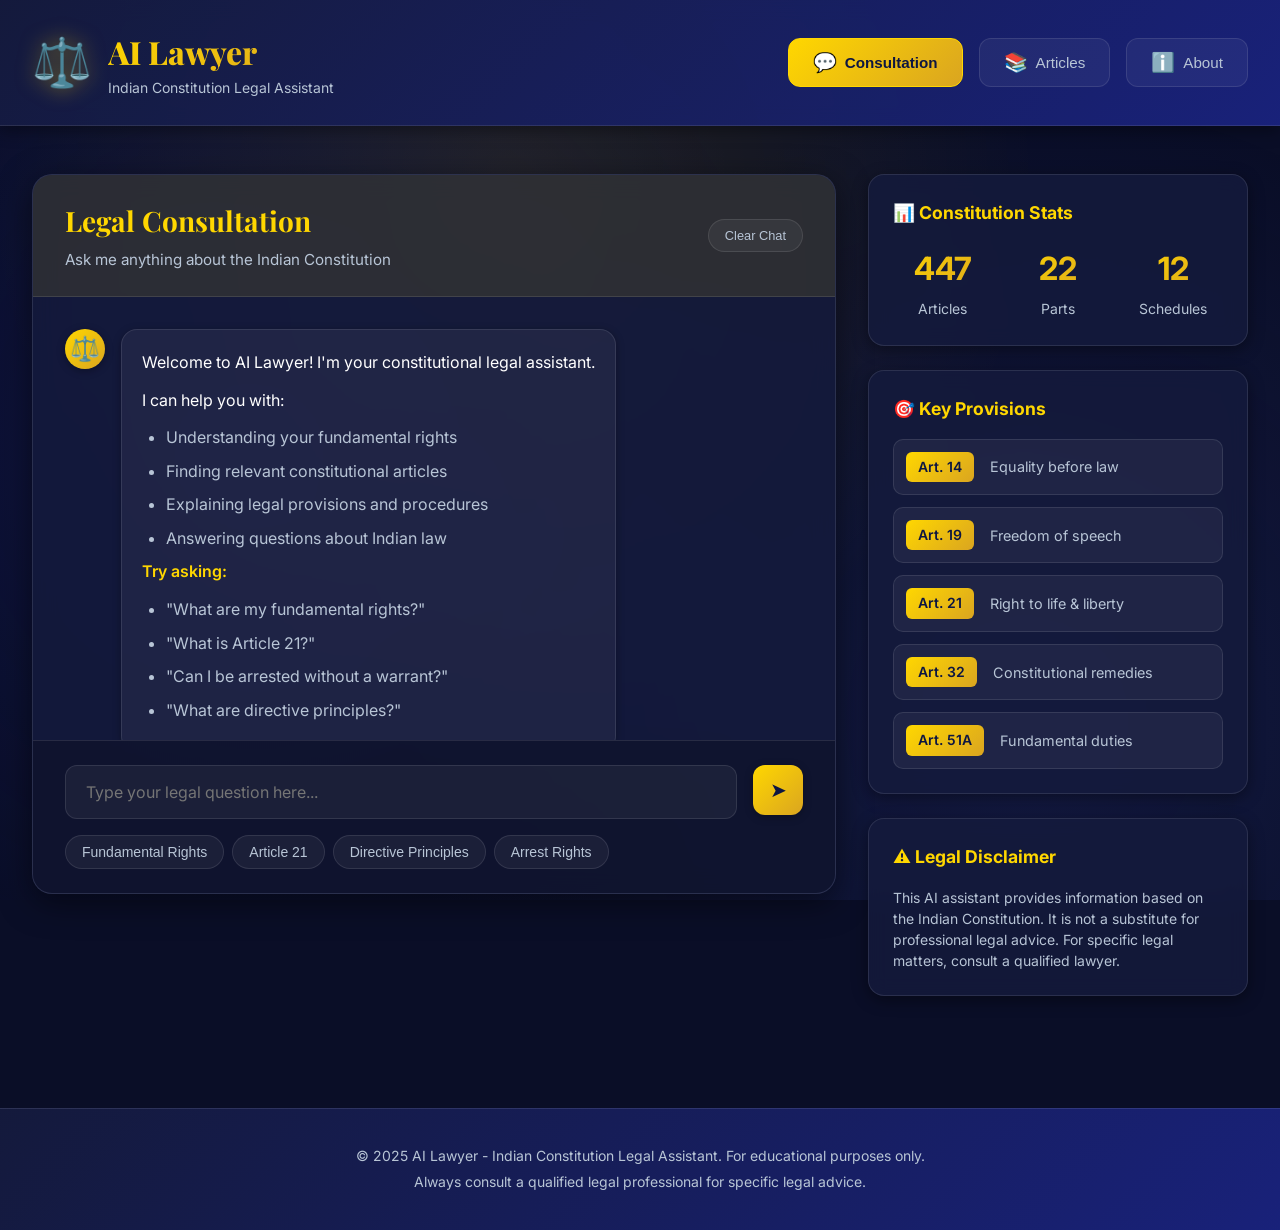
==== index.html @ a1a030ba "Added files" ====
<!DOCTYPE html>
<html lang="en">

<head>
    <meta charset="UTF-8">
    <meta name="viewport" content="width=device-width, initial-scale=1.0">
    <meta http-equiv="Cache-Control" content="no-cache, no-store, must-revalidate">
    <meta http-equiv="Pragma" content="no-cache">
    <meta http-equiv="Expires" content="0">
    <title>AI Lawyer - Indian Constitution Legal Assistant</title>
    <meta name="description"
        content="AI-powered legal consultation based on the Indian Constitution. Get instant legal advice and explore constitutional provisions.">
    <link rel="preconnect" href="https://fonts.googleapis.com">
    <link rel="preconnect" href="https://fonts.gstatic.com" crossorigin>
    <link
        href="https://fonts.googleapis.com/css2?family=Inter:wght@300;400;500;600;700;800&family=Playfair+Display:wght@600;700;800&display=swap"
        rel="stylesheet">
    <link rel="stylesheet" href="static/style.css">
</head>

<body>
    <!-- Header -->
    <header class="header">
        <div class="container">
            <div class="header-content">
                <div class="logo">
                    <div class="logo-icon">⚖️</div>
                    <div class="logo-text">
                        <h1>AI Lawyer</h1>
                        <p>Indian Constitution Legal Assistant</p>
                    </div>
                </div>
                <nav class="nav">
                    <button class="nav-btn active" data-section="consultation">
                        <span class="icon">💬</span>
                        Consultation
                    </button>
                    <button class="nav-btn" data-section="articles">
                        <span class="icon">📚</span>
                        Articles
                    </button>
                    <button class="nav-btn" data-section="about">
                        <span class="icon">ℹ️</span>
                        About
                    </button>
                </nav>
            </div>
        </div>
    </header>

    <!-- Main Content -->
    <main class="main">
        <div class="container">
            <!-- Consultation Section -->
            <section id="consultation" class="section active">
                <div class="consultation-layout">
                    <!-- Chat Interface -->
                    <div class="chat-container">
                        <div class="chat-header">
                            <div class="chat-header-info">
                                <h2>Legal Consultation</h2>
                                <p>Ask me anything about the Indian Constitution</p>
                            </div>
                            <button id="clearChat" class="quick-btn" style="margin-left: auto; padding: 0.5rem 1rem; font-size: 0.8rem;">Clear Chat</button>
                        </div>

                        <div class="chat-messages" id="chatMessages">
                            <div class="message bot-message">
                                <div class="message-avatar">⚖️</div>
                                <div class="message-content">
                                    <div class="message-text">
                                        <p>Welcome to AI Lawyer! I'm your constitutional legal assistant.</p>
                                        <p>I can help you with:</p>
                                        <ul>
                                            <li>Understanding your fundamental rights</li>
                                            <li>Finding relevant constitutional articles</li>
                                            <li>Explaining legal provisions and procedures</li>
                                            <li>Answering questions about Indian law</li>
                                        </ul>
                                        <p><strong>Try asking:</strong></p>
                                        <ul>
                                            <li>"What are my fundamental rights?"</li>
                                            <li>"What is Article 21?"</li>
                                            <li>"Can I be arrested without a warrant?"</li>
                                            <li>"What are directive principles?"</li>
                                        </ul>
                                    </div>
                                </div>
                            </div>
                        </div>

                        <div class="chat-input-container">
                            <div class="chat-input-wrapper">
                                <textarea id="chatInput" class="chat-input"
                                    placeholder="Type your legal question here..." rows="1"></textarea>
                                <button id="sendBtn" class="send-btn">
                                    <span class="send-icon">➤</span>
                                </button>
                            </div>
                            <div class="quick-questions">
                                <button class="quick-btn" data-question="What are my fundamental rights?">Fundamental
                                    Rights</button>
                                <button class="quick-btn" data-question="What is Article 21?">Article 21</button>
                                <button class="quick-btn" data-question="What are directive principles?">Directive
                                    Principles</button>
                                <button class="quick-btn" data-question="What are my rights if arrested?">Arrest
                                    Rights</button>
                            </div>
                        </div>
                    </div>

                    <!-- Sidebar Info -->
                    <div class="sidebar">
                        <div class="info-card">
                            <h3>📊 Constitution Stats</h3>
                            <div class="stats">
                                <div class="stat-item">
                                    <div class="stat-number">447</div>
                                    <div class="stat-label">Articles</div>
                                </div>
                                <div class="stat-item">
                                    <div class="stat-number">22</div>
                                    <div class="stat-label">Parts</div>
                                </div>
                                <div class="stat-item">
                                    <div class="stat-number">12</div>
                                    <div class="stat-label">Schedules</div>
                                </div>
                            </div>
                        </div>

                        <div class="info-card">
                            <h3>🎯 Key Provisions</h3>
                            <div class="provisions-list">
                                <a href="#" class="provision-item" data-article="14">
                                    <span class="provision-number">Art. 14</span>
                                    <span class="provision-text">Equality before law</span>
                                </a>
                                <a href="#" class="provision-item" data-article="19">
                                    <span class="provision-number">Art. 19</span>
                                    <span class="provision-text">Freedom of speech</span>
                                </a>
                                <a href="#" class="provision-item" data-article="21">
                                    <span class="provision-number">Art. 21</span>
                                    <span class="provision-text">Right to life & liberty</span>
                                </a>
                                <a href="#" class="provision-item" data-article="32">
                                    <span class="provision-number">Art. 32</span>
                                    <span class="provision-text">Constitutional remedies</span>
                                </a>
                                <a href="#" class="provision-item" data-article="51A">
                                    <span class="provision-number">Art. 51A</span>
                                    <span class="provision-text">Fundamental duties</span>
                                </a>
                            </div>
                        </div>

                        <div class="info-card disclaimer-card">
                            <h3>⚠️ Legal Disclaimer</h3>
                            <p>This AI assistant provides information based on the Indian Constitution. It is not a
                                substitute for professional legal advice. For specific legal matters, consult a
                                qualified lawyer.</p>
                        </div>
                    </div>
                </div>
            </section>

            <!-- Articles Section -->
            <section id="articles" class="section">
                <div class="articles-header">
                    <h2>Browse Constitutional Articles</h2>
                    <div class="search-container">
                        <input type="text" id="articleSearch" class="search-input"
                            placeholder="Search articles by number, title, or keyword...">
                        <button class="search-btn">🔍</button>
                    </div>
                </div>

                <div class="parts-grid" id="partsGrid">
                    <!-- Parts will be loaded dynamically -->
                </div>

                <div class="articles-list" id="articlesList">
                    <!-- Articles will be loaded dynamically -->
                </div>
            </section>

            <!-- About Section -->
            <section id="about" class="section">
                <div class="about-content">
                    <h2>About AI Lawyer</h2>

                    <div class="about-card">
                        <h3>🏛️ What is AI Lawyer?</h3>
                        <p>AI Lawyer is an intelligent legal assistant that helps you understand and navigate the Indian
                            Constitution. Built with advanced AI technology, it provides instant access to the
                            articles of the Constitution and offers contextual legal guidance.</p>
                    </div>

                    <div class="about-card">
                        <h3>⚡ Features</h3>
                        <ul class="features-list">
                            <li><strong>AI-Powered Consultation:</strong> Ask legal questions in natural language and
                                get instant, relevant answers based on constitutional provisions.</li>
                            <li><strong>Comprehensive Database:</strong> Access articles of the Indian
                                Constitution, organized by parts and topics.</li>
                            <li><strong>Smart Search:</strong> Find specific articles, rights, and provisions quickly
                                with intelligent keyword matching.</li>
                            <li><strong>Contextual Advice:</strong> Get explanations tailored to your specific legal
                                queries with relevant article citations.</li>
                            <li><strong>User-Friendly Interface:</strong> Modern, intuitive design makes legal research
                                accessible to everyone.</li>
                        </ul>
                    </div>

                    <div class="about-card">
                        <h3>📖 Coverage</h3>
                        <div class="coverage-grid">
                            <div class="coverage-item">
                                <h4>Part III</h4>
                                <p>Fundamental Rights (Articles 12-35)</p>
                            </div>
                            <div class="coverage-item">
                                <h4>Part IV</h4>
                                <p>Directive Principles (Articles 36-51)</p>
                            </div>
                            <div class="coverage-item">
                                <h4>Part IVA</h4>
                                <p>Fundamental Duties (Article 51A)</p>
                            </div>
                            <div class="coverage-item">
                                <h4>Part V</h4>
                                <p>The Union (Articles 52-151)</p>
                            </div>
                            <div class="coverage-item">
                                <h4>All Parts</h4>
                                <p>Complete Constitution Coverage</p>
                            </div>
                            <div class="coverage-item">
                                <h4>Amendments</h4>
                                <p>Including Latest Updates</p>
                            </div>
                        </div>
                    </div>

                    <div class="about-card">
                        <h3>🔒 Privacy & Accuracy</h3>
                        <p>Your queries are processed securely and are not stored. All constitutional text is sourced
                            from official government publications. However, this tool is for informational purposes only
                            and does not constitute legal advice.</p>
                    </div>

                    <div class="about-card tech-stack">
                        <h3>🛠️ Technology Stack</h3>
                        <div class="tech-tags">
                            <span class="tech-tag">HTML5</span>
                            <span class="tech-tag">CSS3</span>
                            <span class="tech-tag">JavaScript</span>
                        </div>
                    </div>
                </div>
            </section>
        </div>
    </main>

    <!-- Footer -->
    <footer class="footer">
        <div class="container">
            <p>&copy; 2025 AI Lawyer - Indian Constitution Legal Assistant. For educational purposes only.</p>
            <p>Always consult a qualified legal professional for specific legal advice.</p>
        </div>
    </footer>

    <!-- Loading Overlay -->
    <div class="loading-overlay" id="loadingOverlay">
        <div class="loading-spinner"></div>
        <p>Processing your query...</p>
    </div>

    <!-- Article Detail Modal -->
    <div class="article-modal" id="articleModal">
        <div class="article-modal-backdrop"></div>
        <div class="article-modal-container">
            <div class="article-modal-header">
                <div class="article-modal-number" id="modalArticleNumber"></div>
                <div class="article-modal-title-section">
                    <h2 class="article-modal-title" id="modalArticleTitle"></h2>
                    <p class="article-modal-part" id="modalArticlePart"></p>
                </div>
                <button class="article-modal-close" id="modalCloseBtn" aria-label="Close modal">
                    <span>✕</span>
                </button>
            </div>
            <div class="article-modal-body">
                <div class="article-modal-text" id="modalArticleText"></div>
            </div>
        </div>
    </div>

    <button id="scrollTopBtn" class="scroll-top-btn" title="Go to top">↑</button>

    <script src="static/script.js"></script>
</body>

</html>
---- static/style.css ----
/* ===== CSS Variables ===== */
:root {
    --primary-color: #1a237e;
    --primary-light: #3949ab;
    --primary-dark: #0d1642;
    --accent-gold: #ffd700;
    --accent-gold-dark: #daa520;
    --bg-dark: #0a0e27;
    --bg-card: #151b3d;
    --bg-card-hover: #1e2651;
    --text-primary: #ffffff;
    --text-secondary: #b8c5d6;
    --text-muted: #7a8ba3;
    --border-color: rgba(255, 255, 255, 0.1);
    --success-color: #4caf50;
    --error-color: #f44336;
    --shadow-sm: 0 2px 8px rgba(0, 0, 0, 0.3);
    --shadow-md: 0 4px 16px rgba(0, 0, 0, 0.4);
    --shadow-lg: 0 8px 32px rgba(0, 0, 0, 0.5);
    --gradient-primary: linear-gradient(135deg, #1a237e 0%, #3949ab 100%);
    --gradient-gold: linear-gradient(135deg, #ffd700 0%, #daa520 100%);
    --gradient-card: linear-gradient(135deg, rgba(21, 27, 61, 0.95) 0%, rgba(26, 35, 126, 0.95) 100%);
}

/* ===== Reset & Base Styles ===== */
* {
    margin: 0;
    padding: 0;
    box-sizing: border-box;
}

body {
    font-family: 'Inter', -apple-system, BlinkMacSystemFont, 'Segoe UI', Roboto, sans-serif;
    background: var(--bg-dark);
    color: var(--text-primary);
    line-height: 1.6;
    overflow-x: hidden;
}

/* Animated background */
body::before {
    content: '';
    position: fixed;
    top: 0;
    left: 0;
    width: 100%;
    height: 100%;
    background:
        radial-gradient(circle at 20% 50%, rgba(26, 35, 126, 0.3) 0%, transparent 50%),
        radial-gradient(circle at 80% 80%, rgba(57, 73, 171, 0.2) 0%, transparent 50%),
        radial-gradient(circle at 40% 20%, rgba(255, 215, 0, 0.1) 0%, transparent 50%);
    z-index: -1;
    animation: backgroundShift 20s ease-in-out infinite;
}

@keyframes backgroundShift {

    0%,
    100% {
        opacity: 1;
        transform: scale(1);
    }

    50% {
        opacity: 0.8;
        transform: scale(1.1);
    }
}

.container {
    max-width: 1400px;
    margin: 0 auto;
    padding: 0 2rem;
}

/* ===== Header ===== */
.header {
    background: var(--gradient-card);
    backdrop-filter: blur(10px);
    border-bottom: 1px solid var(--border-color);
    padding: 1.5rem 0;
    position: sticky;
    top: 0;
    z-index: 100;
    box-shadow: var(--shadow-md);
}

.header-content {
    display: flex;
    justify-content: space-between;
    align-items: center;
    gap: 2rem;
}

.logo {
    display: flex;
    align-items: center;
    gap: 1rem;
}

.logo-icon {
    font-size: 3rem;
    filter: drop-shadow(0 0 10px rgba(255, 215, 0, 0.5));
    animation: pulse 3s ease-in-out infinite;
}

@keyframes pulse {

    0%,
    100% {
        transform: scale(1);
    }

    50% {
        transform: scale(1.1);
    }
}

.logo-text h1 {
    font-family: 'Playfair Display', serif;
    font-size: 2rem;
    font-weight: 800;
    background: var(--gradient-gold);
    -webkit-background-clip: text;
    -webkit-text-fill-color: transparent;
    background-clip: text;
    margin: 0;
}

.logo-text p {
    font-size: 0.875rem;
    color: var(--text-secondary);
    margin: 0;
}

.nav {
    display: flex;
    gap: 1rem;
}

.nav-btn {
    background: rgba(255, 255, 255, 0.05);
    border: 1px solid var(--border-color);
    color: var(--text-secondary);
    padding: 0.75rem 1.5rem;
    border-radius: 12px;
    cursor: pointer;
    font-size: 0.95rem;
    font-weight: 500;
    display: flex;
    align-items: center;
    gap: 0.5rem;
    transition: all 0.3s ease;
}

.nav-btn:hover {
    background: rgba(255, 255, 255, 0.1);
    border-color: var(--accent-gold);
    color: var(--text-primary);
    transform: translateY(-2px);
}

.nav-btn.active {
    background: var(--gradient-gold);
    border-color: var(--accent-gold);
    color: var(--primary-dark);
    font-weight: 600;
}

.nav-btn .icon {
    font-size: 1.2rem;
}

/* ===== Main Content ===== */
.main {
    padding: 3rem 0;
    min-height: calc(100vh - 200px);
}

.section {
    display: none;
    animation: fadeIn 0.5s ease;
}

.section.active {
    display: block;
}

@keyframes fadeIn {
    from {
        opacity: 0;
        transform: translateY(20px);
    }

    to {
        opacity: 1;
        transform: translateY(0);
    }
}

/* ===== Consultation Section ===== */
.consultation-layout {
    display: grid;
    grid-template-columns: 1fr 380px;
    gap: 2rem;
}

.chat-container {
    background: rgba(21, 27, 61, 0.85);
    backdrop-filter: blur(12px);
    border: 1px solid rgba(255, 255, 255, 0.1);
    border-radius: 20px;
    overflow: hidden;
    box-shadow: var(--shadow-lg);
    display: flex;
    flex-direction: column;
    height: calc(100vh - 180px);
}

.chat-header {
    background: rgba(255, 215, 0, 0.1);
    border-bottom: 1px solid var(--border-color);
    padding: 1.5rem 2rem;
    display: flex;
    align-items: center;
}

.chat-header h2 {
    font-family: 'Playfair Display', serif;
    font-size: 1.75rem;
    margin-bottom: 0.25rem;
    color: var(--accent-gold);
}

.chat-header p {
    color: var(--text-secondary);
    font-size: 0.95rem;
}

.chat-messages {
    flex: 1;
    overflow-y: auto;
    padding: 2rem;
    display: flex;
    flex-direction: column;
    gap: 1.5rem;
}

/* Custom scrollbar */
.chat-messages::-webkit-scrollbar {
    width: 8px;
}

.chat-messages::-webkit-scrollbar-track {
    background: rgba(255, 255, 255, 0.05);
}

.chat-messages::-webkit-scrollbar-thumb {
    background: var(--accent-gold);
    border-radius: 4px;
}

.message {
    display: flex;
    gap: 1rem;
    animation: messageSlide 0.4s ease;
}

@keyframes messageSlide {
    from {
        opacity: 0;
        transform: translateX(-20px);
    }

    to {
        opacity: 1;
        transform: translateX(0);
    }
}

.user-message {
    flex-direction: row-reverse;
}

.user-message .message-content {
    background: var(--gradient-primary);
}

.message-avatar {
    width: 40px;
    height: 40px;
    border-radius: 50%;
    background: var(--gradient-gold);
    display: flex;
    align-items: center;
    justify-content: center;
    font-size: 1.5rem;
    flex-shrink: 0;
    box-shadow: var(--shadow-sm);
}

.user-message .message-avatar {
    background: var(--gradient-primary);
}

.message-content {
    background: rgba(255, 255, 255, 0.05);
    border: 1px solid var(--border-color);
    border-radius: 16px;
    padding: 1.25rem;
    max-width: 75%;
    box-shadow: var(--shadow-sm);
}

.message-text {
    color: var(--text-primary);
    line-height: 1.6;
}

.message-text p {
    margin-bottom: 0.75rem;
}

.message-text p:last-child {
    margin-bottom: 0;
}

.message-text ul {
    margin: 0.5rem 0;
    padding-left: 1.5rem;
}

.message-text li {
    margin: 0.5rem 0;
    color: var(--text-secondary);
}

.message-text strong {
    color: var(--accent-gold);
    font-weight: 600;
}

.article-reference {
    background: rgba(255, 215, 0, 0.1);
    border-left: 3px solid var(--accent-gold);
    padding: 1rem;
    margin: 1rem 0;
    border-radius: 8px;
}

.article-reference h4 {
    color: var(--accent-gold);
    margin-bottom: 0.5rem;
    font-size: 1.1rem;
}

.disclaimer {
    background: rgba(244, 67, 54, 0.1);
    border-left: 3px solid var(--error-color);
    padding: 0.75rem 1rem;
    margin-top: 1rem;
    border-radius: 8px;
    font-size: 0.875rem;
    color: var(--text-secondary);
}

.chat-input-container {
    border-top: 1px solid var(--border-color);
    padding: 1.5rem 2rem;
    background: rgba(0, 0, 0, 0.2);
}

.chat-input-wrapper {
    display: flex;
    gap: 1rem;
    margin-bottom: 1rem;
}

.chat-input {
    flex: 1;
    background: rgba(255, 255, 255, 0.05);
    border: 1px solid var(--border-color);
    border-radius: 12px;
    padding: 1rem 1.25rem;
    color: var(--text-primary);
    font-size: 1rem;
    font-family: inherit;
    resize: none;
    max-height: 120px;
    transition: all 0.3s ease;
}

.chat-input:focus {
    outline: none;
    border-color: var(--accent-gold);
    background: rgba(255, 255, 255, 0.08);
    box-shadow: 0 0 0 3px rgba(255, 215, 0, 0.1);
}

.send-btn {
    background: var(--gradient-gold);
    border: none;
    width: 50px;
    height: 50px;
    border-radius: 12px;
    cursor: pointer;
    display: flex;
    align-items: center;
    justify-content: center;
    transition: all 0.3s ease;
    box-shadow: var(--shadow-sm);
}

.send-btn:hover {
    transform: translateY(-2px);
    box-shadow: var(--shadow-md);
}

.send-btn:active {
    transform: translateY(0);
}

.send-icon {
    font-size: 1.25rem;
    color: var(--primary-dark);
}

.quick-questions {
    display: flex;
    flex-wrap: wrap;
    gap: 0.5rem;
}

.quick-btn {
    background: rgba(255, 255, 255, 0.05);
    border: 1px solid var(--border-color);
    color: var(--text-secondary);
    padding: 0.5rem 1rem;
    border-radius: 20px;
    font-size: 0.875rem;
    cursor: pointer;
    transition: all 0.3s ease;
}

.quick-btn:hover {
    background: rgba(255, 215, 0, 0.1);
    border-color: var(--accent-gold);
    color: var(--accent-gold);
}

/* ===== Sidebar ===== */
.sidebar {
    display: flex;
    flex-direction: column;
    gap: 1.5rem;
}

.info-card {
    background: rgba(21, 27, 61, 0.85);
    backdrop-filter: blur(10px);
    border: 1px solid rgba(255, 255, 255, 0.1);
    border-radius: 16px;
    padding: 1.5rem;
    box-shadow: var(--shadow-md);
    transition: all 0.3s ease;
}

.info-card:hover {
    transform: translateY(-4px);
    box-shadow: var(--shadow-lg);
}

.info-card h3 {
    font-size: 1.1rem;
    margin-bottom: 1rem;
    color: var(--accent-gold);
    display: flex;
    align-items: center;
    gap: 0.5rem;
}

.stats {
    display: grid;
    grid-template-columns: repeat(3, 1fr);
    gap: 1rem;
}

.stat-item {
    text-align: center;
}

.stat-number {
    font-size: 2rem;
    font-weight: 700;
    background: var(--gradient-gold);
    -webkit-background-clip: text;
    -webkit-text-fill-color: transparent;
    background-clip: text;
}

.stat-label {
    font-size: 0.875rem;
    color: var(--text-secondary);
    margin-top: 0.25rem;
}

.provisions-list {
    display: flex;
    flex-direction: column;
    gap: 0.75rem;
}

.provision-item {
    display: flex;
    align-items: center;
    gap: 1rem;
    padding: 0.75rem;
    background: rgba(255, 255, 255, 0.05);
    border: 1px solid var(--border-color);
    border-radius: 10px;
    text-decoration: none;
    transition: all 0.3s ease;
}

.provision-item:hover {
    background: rgba(255, 215, 0, 0.1);
    border-color: var(--accent-gold);
    transform: translateX(5px);
}

.provision-number {
    background: var(--gradient-gold);
    color: var(--primary-dark);
    padding: 0.25rem 0.75rem;
    border-radius: 6px;
    font-weight: 600;
    font-size: 0.875rem;
    white-space: nowrap;
}

.provision-text {
    color: var(--text-secondary);
    font-size: 0.9rem;
}

.disclaimer-card p {
    color: var(--text-secondary);
    font-size: 0.875rem;
    line-height: 1.5;
}

/* ===== Articles Section ===== */
.articles-header {
    margin-bottom: 2rem;
}

.articles-header h2 {
    font-family: 'Playfair Display', serif;
    font-size: 2.5rem;
    margin-bottom: 1.5rem;
    background: var(--gradient-gold);
    -webkit-background-clip: text;
    -webkit-text-fill-color: transparent;
    background-clip: text;
}

.search-container {
    display: flex;
    gap: 1rem;
    max-width: 600px;
}

.search-input {
    flex: 1;
    background: rgba(255, 255, 255, 0.05);
    border: 1px solid var(--border-color);
    border-radius: 12px;
    padding: 1rem 1.5rem;
    color: var(--text-primary);
    font-size: 1rem;
    transition: all 0.3s ease;
}

.search-input:focus {
    outline: none;
    border-color: var(--accent-gold);
    background: rgba(255, 255, 255, 0.08);
    box-shadow: 0 0 0 3px rgba(255, 215, 0, 0.1);
}

.search-btn {
    background: var(--gradient-gold);
    border: none;
    padding: 1rem 1.5rem;
    border-radius: 12px;
    cursor: pointer;
    font-size: 1.25rem;
    transition: all 0.3s ease;
}

.search-btn:hover {
    transform: translateY(-2px);
    box-shadow: var(--shadow-md);
}

.parts-grid {
    display: grid;
    grid-template-columns: repeat(auto-fill, minmax(280px, 1fr));
    gap: 1.5rem;
    margin-bottom: 3rem;
}

.part-card {
    background: var(--gradient-card);
    border: 1px solid var(--border-color);
    border-radius: 16px;
    padding: 1.5rem;
    cursor: pointer;
    transition: all 0.3s ease;
    box-shadow: var(--shadow-md);
}

.part-card:hover {
    transform: translateY(-5px);
    box-shadow: var(--shadow-lg);
    border-color: var(--accent-gold);
}

.part-number {
    font-size: 2rem;
    font-weight: 700;
    background: var(--gradient-gold);
    -webkit-background-clip: text;
    -webkit-text-fill-color: transparent;
    background-clip: text;
    margin-bottom: 0.5rem;
}

.part-title {
    font-size: 1.1rem;
    font-weight: 600;
    color: var(--text-primary);
    margin-bottom: 0.5rem;
}

.part-count {
    font-size: 0.875rem;
    color: var(--text-secondary);
}

.articles-list {
    display: flex;
    flex-direction: column;
    gap: 1.5rem;
}

.article-card {
    background: rgba(21, 27, 61, 0.85);
    backdrop-filter: blur(10px);
    border: 1px solid rgba(255, 255, 255, 0.1);
    border-radius: 16px;
    padding: 2rem;
    box-shadow: var(--shadow-md);
    transition: all 0.3s ease;
}

.article-card:hover {
    transform: translateY(-3px);
    box-shadow: var(--shadow-lg);
    border-color: var(--accent-gold);
}

.article-header {
    display: flex;
    align-items: flex-start;
    gap: 1.5rem;
    margin-bottom: 1rem;
}

.article-number-badge {
    background: var(--gradient-gold);
    color: var(--primary-dark);
    padding: 0.5rem 1rem;
    border-radius: 10px;
    font-weight: 700;
    font-size: 1.1rem;
    white-space: nowrap;
}

.article-title-section {
    flex: 1;
}

.article-title {
    font-size: 1.3rem;
    font-weight: 600;
    color: var(--text-primary);
    margin-bottom: 0.5rem;
}

.article-part {
    font-size: 0.875rem;
    color: var(--text-secondary);
}

.article-text {
    color: var(--text-secondary);
    line-height: 1.8;
    margin-top: 1rem;
}

/* ===== About Section ===== */
.about-content {
    max-width: 900px;
    margin: 0 auto;
}

.about-content h2 {
    font-family: 'Playfair Display', serif;
    font-size: 2.5rem;
    margin-bottom: 2rem;
    background: var(--gradient-gold);
    -webkit-background-clip: text;
    -webkit-text-fill-color: transparent;
    background-clip: text;
    text-align: center;
}

.about-card {
    background: var(--gradient-card);
    border: 1px solid var(--border-color);
    border-radius: 16px;
    padding: 2rem;
    margin-bottom: 2rem;
    box-shadow: var(--shadow-md);
}

.about-card h3 {
    font-size: 1.5rem;
    margin-bottom: 1rem;
    color: var(--accent-gold);
}

.about-card p {
    color: var(--text-secondary);
    line-height: 1.8;
    margin-bottom: 1rem;
}

.about-card p:last-child {
    margin-bottom: 0;
}

.features-list {
    list-style: none;
    padding: 0;
}

.features-list li {
    padding: 1rem;
    margin-bottom: 1rem;
    background: rgba(255, 255, 255, 0.05);
    border-left: 3px solid var(--accent-gold);
    border-radius: 8px;
    color: var(--text-secondary);
    line-height: 1.6;
}

.features-list li:last-child {
    margin-bottom: 0;
}

.coverage-grid {
    display: grid;
    grid-template-columns: repeat(auto-fit, minmax(200px, 1fr));
    gap: 1rem;
    margin-top: 1rem;
}

.coverage-item {
    background: rgba(255, 255, 255, 0.05);
    border: 1px solid var(--border-color);
    border-radius: 12px;
    padding: 1.5rem;
    text-align: center;
    transition: all 0.3s ease;
}

.coverage-item:hover {
    background: rgba(255, 215, 0, 0.1);
    border-color: var(--accent-gold);
    transform: translateY(-3px);
}

.coverage-item h4 {
    color: var(--accent-gold);
    font-size: 1.2rem;
    margin-bottom: 0.5rem;
}

.coverage-item p {
    color: var(--text-secondary);
    font-size: 0.9rem;
    margin: 0;
}

.tech-stack {
    margin-top: 0;
}

.tech-tags {
    display: flex;
    flex-wrap: wrap;
    gap: 0.75rem;
    margin-top: 1rem;
}

.tech-tag {
    background: var(--gradient-primary);
    color: var(--text-primary);
    padding: 0.5rem 1rem;
    border-radius: 20px;
    font-size: 0.875rem;
    font-weight: 500;
}

/* ===== Footer ===== */
.footer {
    background: var(--gradient-card);
    border-top: 1px solid var(--border-color);
    padding: 2rem 0;
    text-align: center;
    margin-top: 4rem;
}

.footer p {
    color: var(--text-secondary);
    font-size: 0.875rem;
    margin: 0.25rem 0;
}

/* ===== Loading Overlay ===== */
.loading-overlay {
    position: fixed;
    top: 0;
    left: 0;
    width: 100%;
    height: 100%;
    background: rgba(10, 14, 39, 0.95);
    display: none;
    align-items: center;
    justify-content: center;
    flex-direction: column;
    gap: 1rem;
    z-index: 1000;
}

.loading-overlay.active {
    display: flex;
}

.loading-spinner {
    width: 60px;
    height: 60px;
    border: 4px solid rgba(255, 215, 0, 0.2);
    border-top-color: var(--accent-gold);
    border-radius: 50%;
    animation: spin 1s linear infinite;
}

@keyframes spin {
    to {
        transform: rotate(360deg);
    }
}

.loading-overlay p {
    color: var(--text-secondary);
    font-size: 1.1rem;
}

/* ===== Scroll Top Button ===== */
.scroll-top-btn {
    position: fixed;
    bottom: 30px;
    right: 30px;
    width: 50px;
    height: 50px;
    background: var(--gradient-gold);
    color: var(--primary-dark);
    border: none;
    border-radius: 50%;
    font-size: 1.5rem;
    font-weight: bold;
    cursor: pointer;
    box-shadow: var(--shadow-lg);
    display: none;
    align-items: center;
    justify-content: center;
    z-index: 999;
    transition: all 0.3s ease;
}

.scroll-top-btn:hover {
    transform: translateY(-5px);
    box-shadow: 0 0 20px rgba(255, 215, 0, 0.4);
}

.copy-btn {
    background: rgba(255, 255, 255, 0.1);
    border: 1px solid var(--border-color);
    color: var(--accent-gold);
    padding: 4px 8px;
    border-radius: 4px;
    font-size: 0.7rem;
    cursor: pointer;
    margin-left: 10px;
    transition: all 0.2s ease;
}

.copy-btn:hover {
    background: var(--accent-gold);
    color: var(--primary-dark);
}

/* ===== Responsive Design ===== */
@media (max-width: 1024px) {
    .consultation-layout {
        grid-template-columns: 1fr;
    }

    .sidebar {
        display: grid;
        grid-template-columns: repeat(auto-fit, minmax(250px, 1fr));
        gap: 1.5rem;
    }
}

@media (max-width: 768px) {
    .container {
        padding: 0 1rem;
    }

    .header-content {
        flex-direction: column;
        gap: 1rem;
    }

    .nav {
        width: 100%;
        justify-content: center;
    }

    .nav-btn {
        flex: 1;
        justify-content: center;
        padding: 0.75rem 1rem;
        font-size: 0.875rem;
    }

    .logo-text h1 {
        font-size: 1.5rem;
    }

    .chat-container {
        height: calc(100vh - 300px);
    }

    .message-content {
        max-width: 85%;
    }

    .parts-grid {
        grid-template-columns: 1fr;
    }

    .stats {
        grid-template-columns: repeat(3, 1fr);
    }
}

@media (max-width: 480px) {
    .logo-icon {
        font-size: 2rem;
    }

    .logo-text h1 {
        font-size: 1.25rem;
    }

    .nav-btn .icon {
        font-size: 1rem;
    }

    .chat-header h2 {
        font-size: 1.5rem;
    }

    .about-content h2,
    .articles-header h2 {
        font-size: 2rem;
    }
}

/* ===== Article Detail Modal ===== */
.article-modal {
    position: fixed;
    top: 0;
    left: 0;
    width: 100%;
    height: 100%;
    z-index: 2000;
    display: none;
    align-items: center;
    justify-content: center;
    padding: 2rem;
}

.article-modal.active {
    display: flex;
    animation: modalFadeIn 0.3s ease;
}

.article-modal-backdrop {
    position: absolute;
    top: 0;
    left: 0;
    width: 100%;
    height: 100%;
    background: rgba(10, 14, 39, 0.95);
    backdrop-filter: blur(8px);
    cursor: pointer;
}

.article-modal-container {
    position: relative;
    max-width: 900px;
    width: 100%;
    max-height: 85vh;
    background: rgba(21, 27, 61, 0.95);
    backdrop-filter: blur(15px);
    border: 1px solid rgba(255, 255, 255, 0.1);
    border-radius: 24px;
    box-shadow: var(--shadow-lg);
    display: flex;
    flex-direction: column;
    overflow: hidden;
    animation: modalSlideIn 0.4s cubic-bezier(0.34, 1.56, 0.64, 1);
}

@keyframes modalFadeIn {
    from {
        opacity: 0;
    }

    to {
        opacity: 1;
    }
}

@keyframes modalSlideIn {
    from {
        opacity: 0;
        transform: translateY(30px) scale(0.95);
    }

    to {
        opacity: 1;
        transform: translateY(0) scale(1);
    }
}

.article-modal-header {
    display: flex;
    align-items: flex-start;
    gap: 1.5rem;
    padding: 2rem;
    background: rgba(255, 215, 0, 0.1);
    border-bottom: 1px solid var(--border-color);
}

.article-modal-number {
    background: var(--gradient-gold);
    color: var(--primary-dark);
    padding: 0.75rem 1.25rem;
    border-radius: 12px;
    font-weight: 700;
    font-size: 1.25rem;
    white-space: nowrap;
    box-shadow: var(--shadow-sm);
}

.article-modal-title-section {
    flex: 1;
}

.article-modal-title {
    font-family: 'Playfair Display', serif;
    font-size: 1.75rem;
    font-weight: 700;
    color: var(--text-primary);
    margin: 0 0 0.5rem 0;
    line-height: 1.3;
}

.article-modal-part {
    color: var(--text-secondary);
    font-size: 0.95rem;
    margin: 0;
}

.article-modal-close {
    background: rgba(255, 255, 255, 0.1);
    border: 1px solid var(--border-color);
    width: 40px;
    height: 40px;
    border-radius: 10px;
    cursor: pointer;
    display: flex;
    align-items: center;
    justify-content: center;
    transition: all 0.3s ease;
    flex-shrink: 0;
}

.article-modal-close:hover {
    background: var(--accent-gold);
    border-color: var(--accent-gold);
    transform: rotate(90deg);
}

.article-modal-close span {
    font-size: 1.5rem;
    color: var(--text-primary);
    font-weight: 300;
    line-height: 1;
}

.article-modal-close:hover span {
    color: var(--primary-dark);
}

.article-modal-body {
    flex: 1;
    overflow-y: auto;
    padding: 2rem;
}

.article-modal-body::-webkit-scrollbar {
    width: 8px;
}

.article-modal-body::-webkit-scrollbar-track {
    background: rgba(255, 255, 255, 0.05);
}

.article-modal-body::-webkit-scrollbar-thumb {
    background: var(--accent-gold);
    border-radius: 4px;
}

.article-modal-text {
    color: var(--text-secondary);
    font-size: 1.05rem;
    line-height: 1.8;
    white-space: pre-wrap;
}

.article-modal-text p {
    margin-bottom: 1rem;
}

.article-modal-text p:last-child {
    margin-bottom: 0;
}
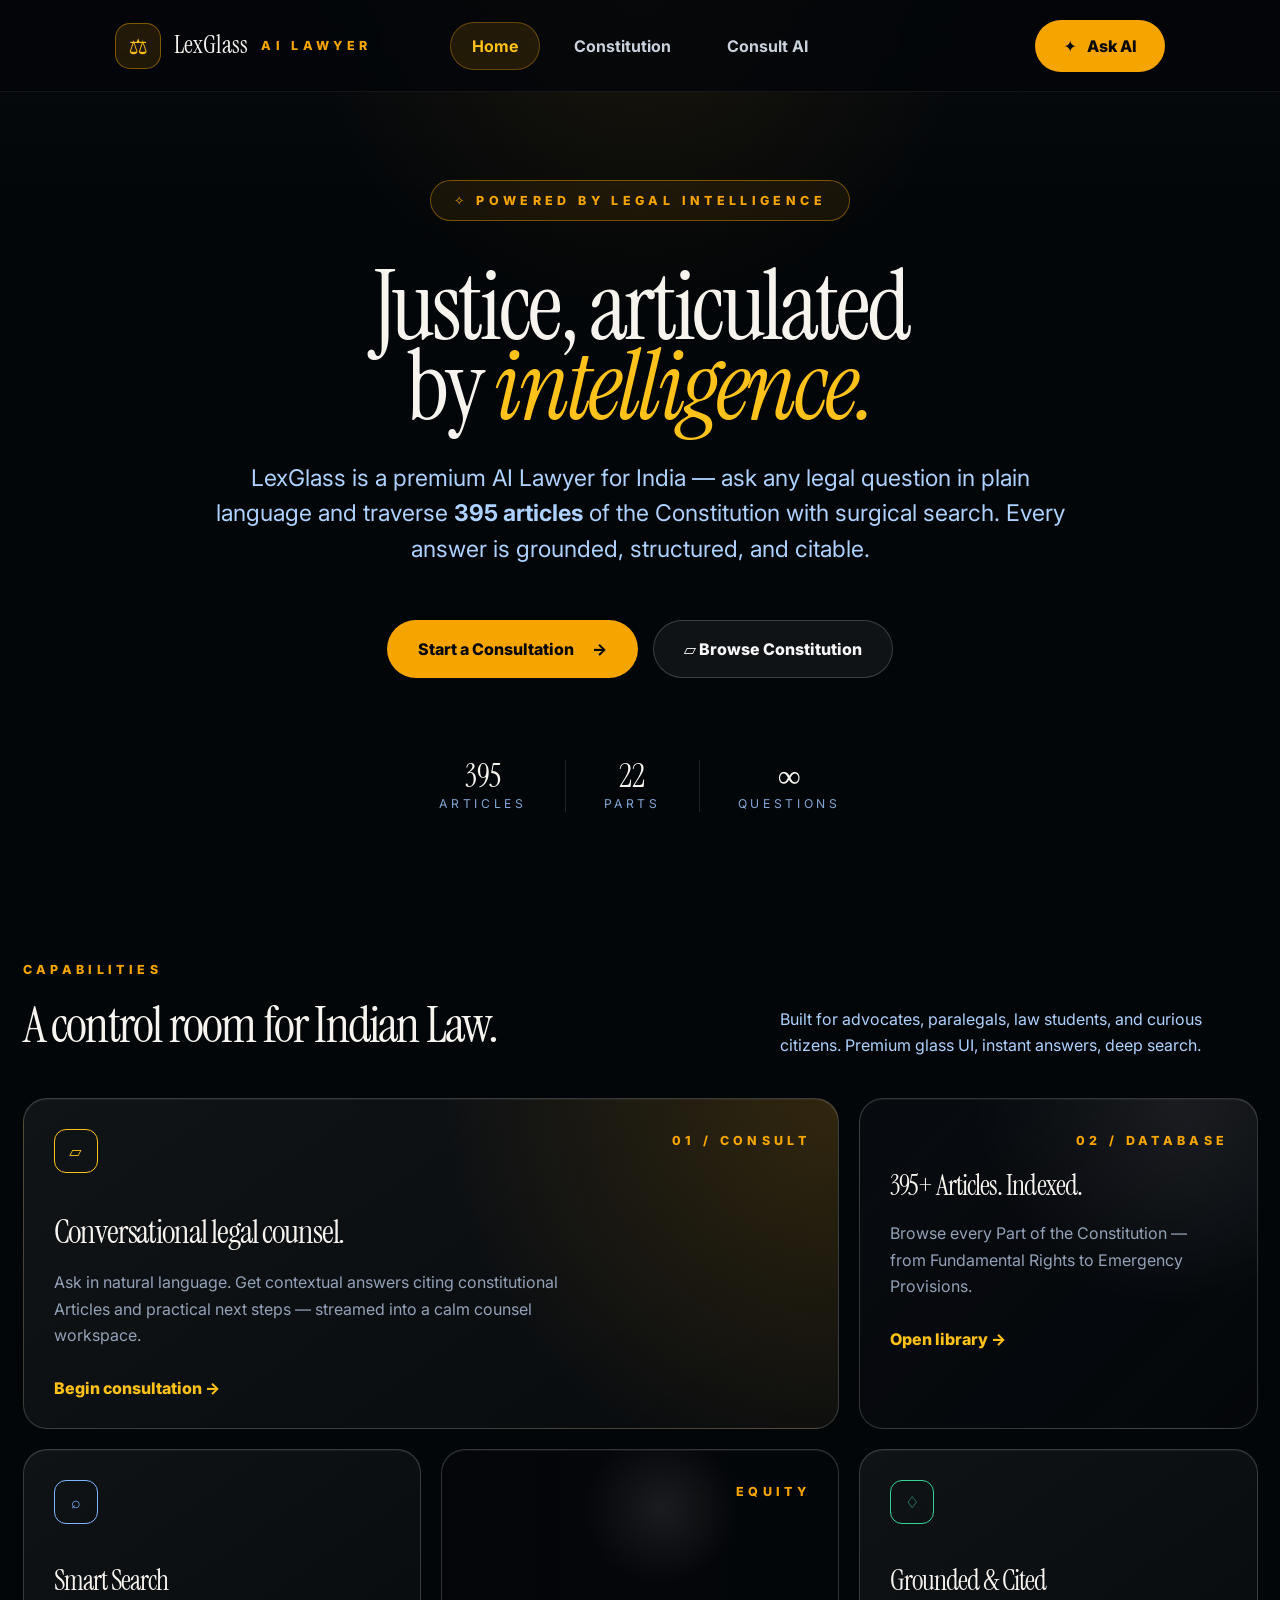
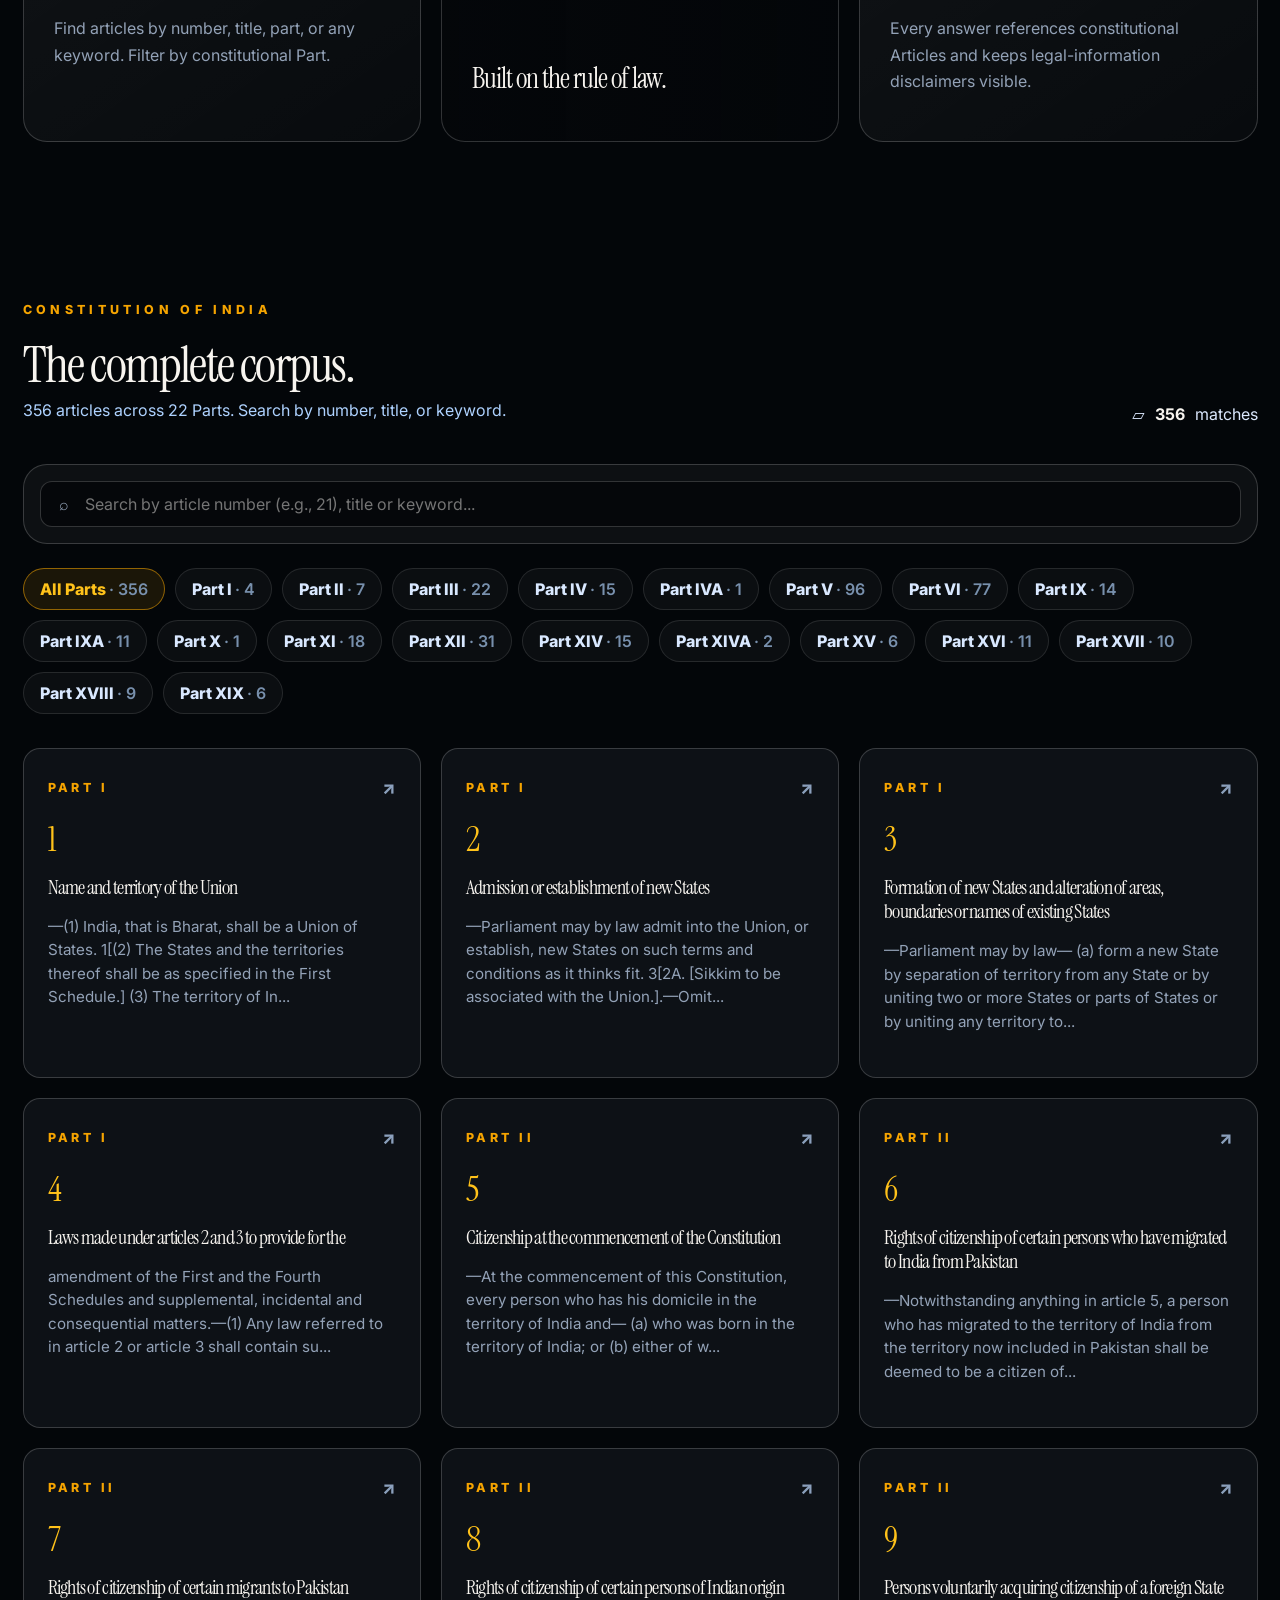
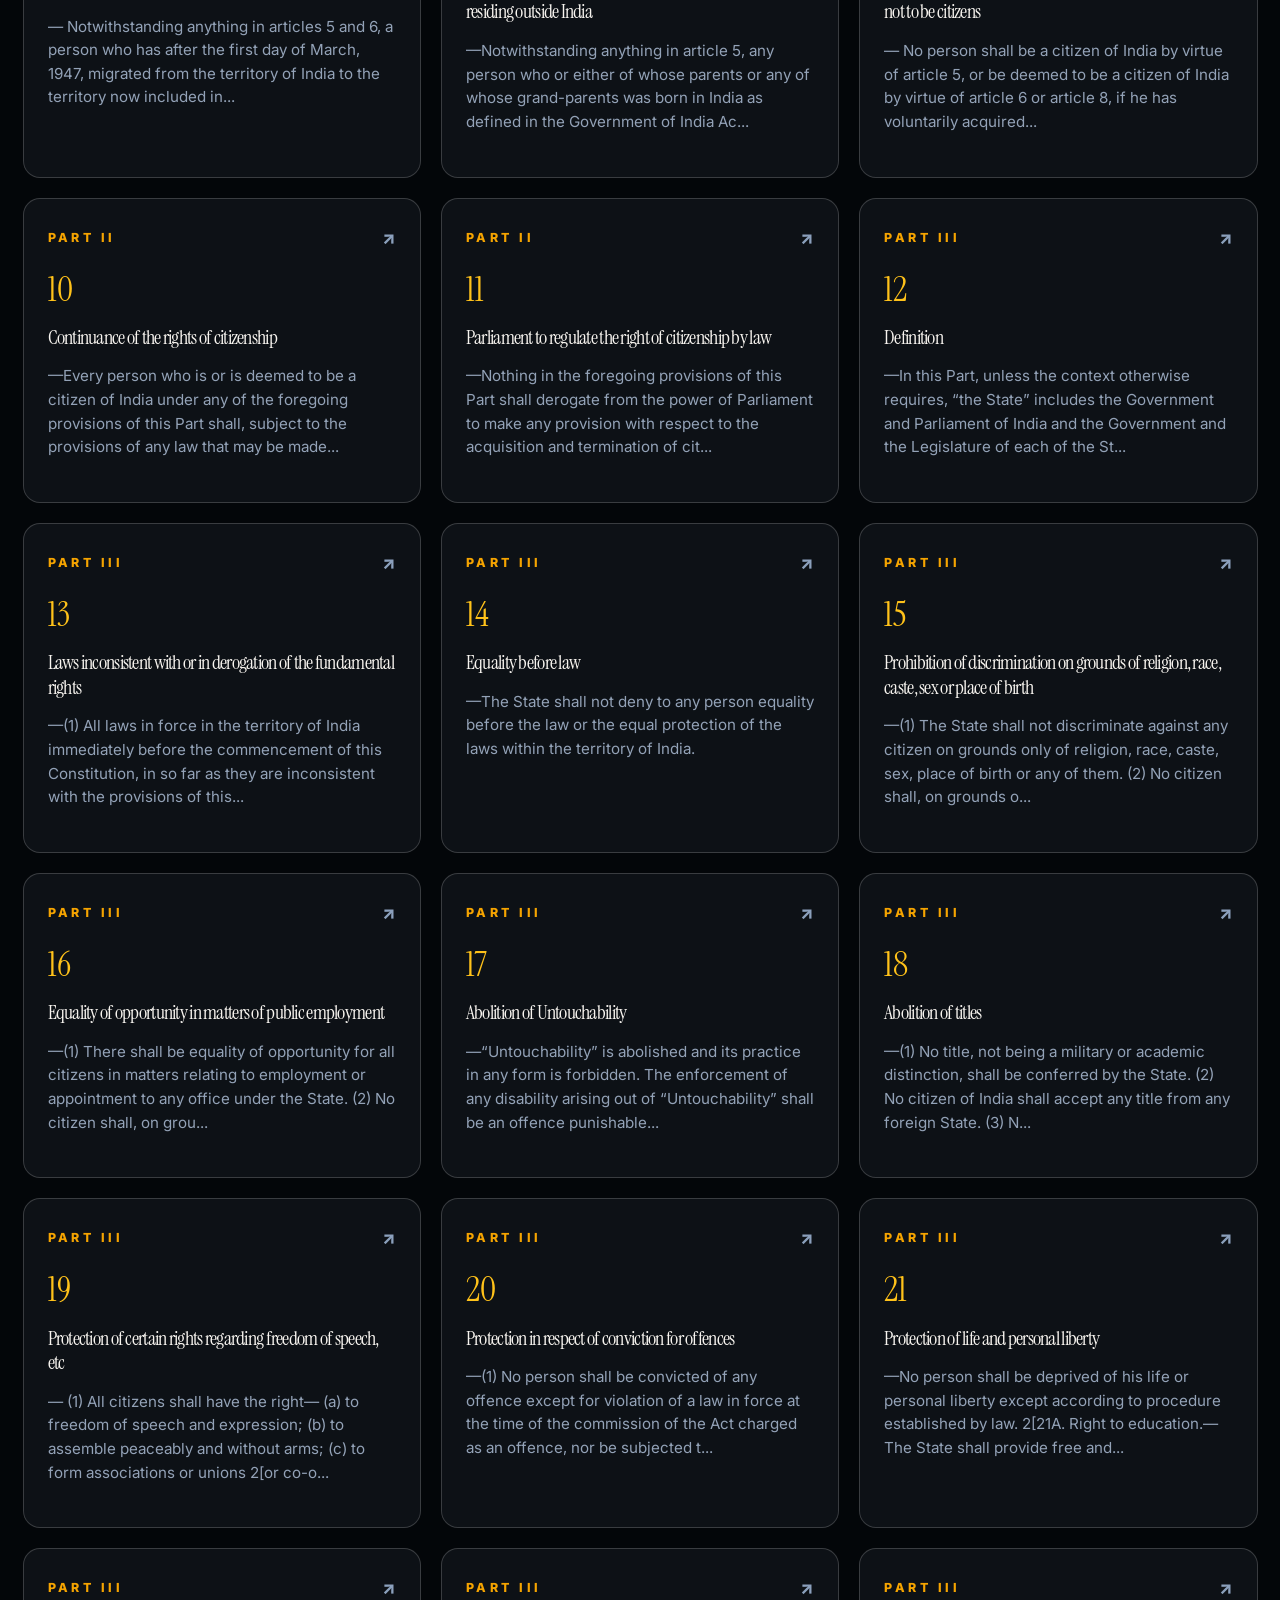
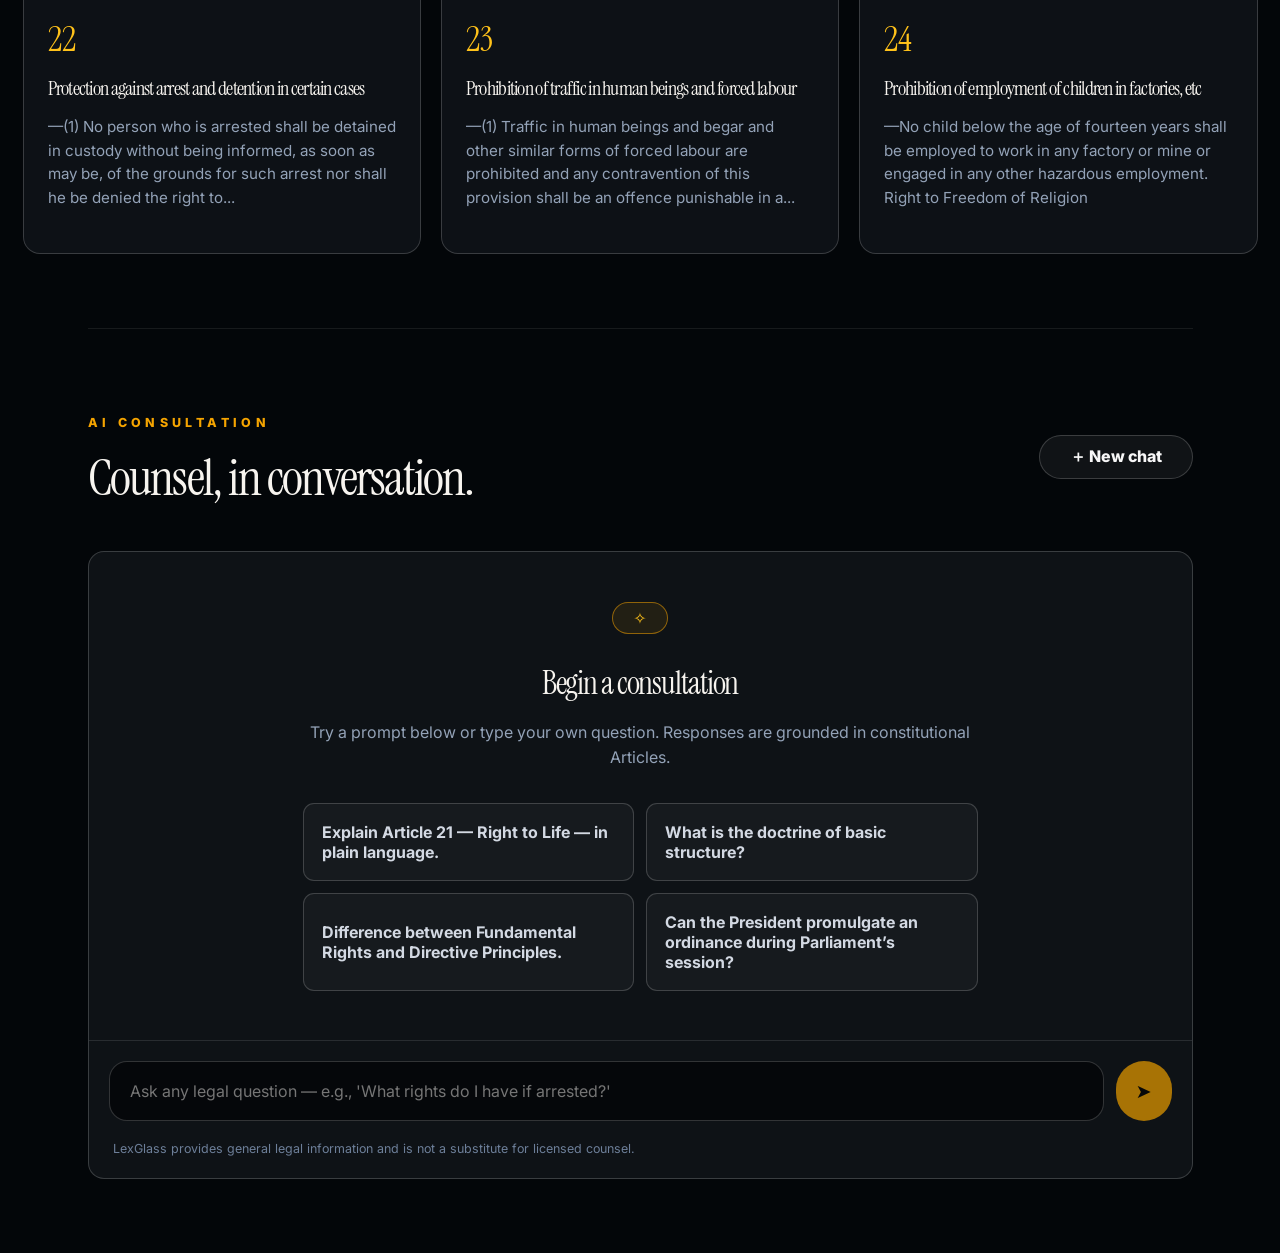
==== commit e05bd009: "Modified Files and changed the UI and Logic of the Web app" ====
--- a/index.html
+++ b/index.html
@@ -1,305 +1,132 @@
-<!DOCTYPE html>
+<!doctype html>
 <html lang="en">
+<head>
+  <meta charset="utf-8">
+  <meta name="viewport" content="width=device-width, initial-scale=1">
+  <title>LexGlass AI Lawyer — Indian Constitutional Intelligence</title>
+  <link rel="preconnect" href="https://fonts.googleapis.com">
+  <link rel="preconnect" href="https://fonts.gstatic.com" crossorigin>
+  <link href="https://fonts.googleapis.com/css2?family=Instrument+Serif:ital@0;1&family=Inter:wght@400;500;600;700;800&display=swap" rel="stylesheet">
+  <link rel="stylesheet" href="static/styles.css">
+</head>
+<body>
+  <header class="topbar">
+    <a class="brand" href="#home" aria-label="LexGlass home">
+      <span class="brand-mark">⚖</span>
+      <span class="brand-name">LexGlass</span>
+      <span class="brand-kicker">AI Lawyer</span>
+    </a>
+    <nav class="nav" aria-label="Primary navigation">
+      <a class="active" href="#home">Home</a>
+      <a href="#constitution">Constitution</a>
+      <a href="#consult">Consult AI</a>
+    </nav>
+    <a class="ask-pill" href="#consult">✦ <span>Ask AI</span></a>
+  </header>
 
-<head>
-    <meta charset="UTF-8">
-    <meta name="viewport" content="width=device-width, initial-scale=1.0">
-    <meta http-equiv="Cache-Control" content="no-cache, no-store, must-revalidate">
-    <meta http-equiv="Pragma" content="no-cache">
-    <meta http-equiv="Expires" content="0">
-    <title>AI Lawyer - Indian Constitution Legal Assistant</title>
-    <meta name="description"
-        content="AI-powered legal consultation based on the Indian Constitution. Get instant legal advice and explore constitutional provisions.">
-    <link rel="preconnect" href="https://fonts.googleapis.com">
-    <link rel="preconnect" href="https://fonts.gstatic.com" crossorigin>
-    <link
-        href="https://fonts.googleapis.com/css2?family=Inter:wght@300;400;500;600;700;800&family=Playfair+Display:wght@600;700;800&display=swap"
-        rel="stylesheet">
-    <link rel="stylesheet" href="static/style.css">
-</head>
+  <main>
+    <section id="home" class="hero section-shell">
+      <div class="model-pill">✧ Powered by legal intelligence</div>
+      <h1>Justice, articulated<br>by <em>intelligence.</em></h1>
+      <p class="hero-copy">LexGlass is a premium AI Lawyer for India — ask any legal question in plain language and traverse <strong>395 articles</strong> of the Constitution with surgical search. Every answer is grounded, structured, and citable.</p>
+      <div class="hero-actions">
+        <a class="primary-btn" href="#consult">Start a Consultation <span>→</span></a>
+        <a class="secondary-btn" href="#constitution">▱ Browse Constitution</a>
+      </div>
+      <div class="stats" aria-label="Platform statistics">
+        <div><strong>395</strong><span>Articles</span></div>
+        <div><strong>22</strong><span>Parts</span></div>
+        <div><strong>∞</strong><span>Questions</span></div>
+      </div>
+    </section>
 
-<body>
-    <!-- Header -->
-    <header class="header">
-        <div class="container">
-            <div class="header-content">
-                <div class="logo">
-                    <div class="logo-icon">⚖️</div>
-                    <div class="logo-text">
-                        <h1>AI Lawyer</h1>
-                        <p>Indian Constitution Legal Assistant</p>
-                    </div>
-                </div>
-                <nav class="nav">
-                    <button class="nav-btn active" data-section="consultation">
-                        <span class="icon">💬</span>
-                        Consultation
-                    </button>
-                    <button class="nav-btn" data-section="articles">
-                        <span class="icon">📚</span>
-                        Articles
-                    </button>
-                    <button class="nav-btn" data-section="about">
-                        <span class="icon">ℹ️</span>
-                        About
-                    </button>
-                </nav>
+    <section class="capabilities section-shell" aria-labelledby="capabilities-title">
+      <div class="section-heading split">
+        <div>
+          <p class="eyebrow">Capabilities</p>
+          <h2 id="capabilities-title">A control room for Indian Law.</h2>
+        </div>
+        <p>Built for advocates, paralegals, law students, and curious citizens. Premium glass UI, instant answers, deep search.</p>
+      </div>
+      <div class="feature-grid">
+        <article class="feature-card feature-wide warm-card">
+          <span class="icon-box amber">▱</span>
+          <span class="card-index">01 / Consult</span>
+          <h3>Conversational legal counsel.</h3>
+          <p>Ask in natural language. Get contextual answers citing constitutional Articles and practical next steps — streamed into a calm counsel workspace.</p>
+          <a href="#consult">Begin consultation →</a>
+        </article>
+        <article class="feature-card book-card">
+          <span class="card-index">02 / Database</span>
+          <h3>395+ Articles. Indexed.</h3>
+          <p>Browse every Part of the Constitution — from Fundamental Rights to Emergency Provisions.</p>
+          <a href="#constitution">Open library →</a>
+        </article>
+        <article class="feature-card compact-card">
+          <span class="icon-box blue">⌕</span>
+          <h3>Smart Search</h3>
+          <p>Find articles by number, title, part, or any keyword. Filter by constitutional Part.</p>
+        </article>
+        <article class="feature-card statue-card">
+          <span class="card-index">Equity</span>
+          <h3>Built on the rule of law.</h3>
+        </article>
+        <article class="feature-card compact-card">
+          <span class="icon-box green">♢</span>
+          <h3>Grounded &amp; Cited</h3>
+          <p>Every answer references constitutional Articles and keeps legal-information disclaimers visible.</p>
+        </article>
+      </div>
+    </section>
+
+    <section id="constitution" class="library section-shell" aria-labelledby="constitution-title">
+      <div class="section-heading split">
+        <div>
+          <p class="eyebrow">Constitution of India</p>
+          <h2 id="constitution-title">The complete corpus.</h2>
+          <p class="subline"><span id="articleTotal">395</span> articles across 22 Parts. Search by number, title, or keyword.</p>
+        </div>
+        <div class="match-count">▱ <strong id="matchCount">395</strong> matches</div>
+      </div>
+      <div class="search-panel">
+        <label class="search-box" for="search"><span>⌕</span><input id="search" type="search" placeholder="Search by article number (e.g., 21), title or keyword..."></label>
+      </div>
+      <div id="partFilters" class="part-filters" aria-label="Constitution part filters"></div>
+      <div id="results" class="article-grid"></div>
+    </section>
+
+    <section id="consult" class="consult section-shell" aria-labelledby="consult-title">
+      <div class="section-heading split consult-heading">
+        <div>
+          <p class="eyebrow">AI Consultation</p>
+          <h2 id="consult-title">Counsel, in conversation.</h2>
+        </div>
+        <button id="newChat" type="button" class="ghost-btn">＋ New chat</button>
+      </div>
+      <div class="chat-shell">
+        <div id="answer" class="chat-window">
+          <div class="empty-state">
+            <span class="spark">✧</span>
+            <h3>Begin a consultation</h3>
+            <p>Try a prompt below or type your own question. Responses are grounded in constitutional Articles.</p>
+            <div class="prompt-grid">
+              <button type="button" class="prompt">Explain Article 21 — Right to Life — in plain language.</button>
+              <button type="button" class="prompt">What is the doctrine of basic structure?</button>
+              <button type="button" class="prompt">Difference between Fundamental Rights and Directive Principles.</button>
+              <button type="button" class="prompt">Can the President promulgate an ordinance during Parliament’s session?</button>
             </div>
+          </div>
         </div>
-    </header>
+        <form id="consultForm" class="composer">
+          <input id="question" autocomplete="off" placeholder="Ask any legal question — e.g., 'What rights do I have if arrested?'">
+          <button type="submit" aria-label="Send question">➤</button>
+        </form>
+        <p class="fineprint">LexGlass provides general legal information and is not a substitute for licensed counsel.</p>
+      </div>
+    </section>
+  </main>
 
-    <!-- Main Content -->
-    <main class="main">
-        <div class="container">
-            <!-- Consultation Section -->
-            <section id="consultation" class="section active">
-                <div class="consultation-layout">
-                    <!-- Chat Interface -->
-                    <div class="chat-container">
-                        <div class="chat-header">
-                            <div class="chat-header-info">
-                                <h2>Legal Consultation</h2>
-                                <p>Ask me anything about the Indian Constitution</p>
-                            </div>
-                            <button id="clearChat" class="quick-btn" style="margin-left: auto; padding: 0.5rem 1rem; font-size: 0.8rem;">Clear Chat</button>
-                        </div>
-
-                        <div class="chat-messages" id="chatMessages">
-                            <div class="message bot-message">
-                                <div class="message-avatar">⚖️</div>
-                                <div class="message-content">
-                                    <div class="message-text">
-                                        <p>Welcome to AI Lawyer! I'm your constitutional legal assistant.</p>
-                                        <p>I can help you with:</p>
-                                        <ul>
-                                            <li>Understanding your fundamental rights</li>
-                                            <li>Finding relevant constitutional articles</li>
-                                            <li>Explaining legal provisions and procedures</li>
-                                            <li>Answering questions about Indian law</li>
-                                        </ul>
-                                        <p><strong>Try asking:</strong></p>
-                                        <ul>
-                                            <li>"What are my fundamental rights?"</li>
-                                            <li>"What is Article 21?"</li>
-                                            <li>"Can I be arrested without a warrant?"</li>
-                                            <li>"What are directive principles?"</li>
-                                        </ul>
-                                    </div>
-                                </div>
-                            </div>
-                        </div>
-
-                        <div class="chat-input-container">
-                            <div class="chat-input-wrapper">
-                                <textarea id="chatInput" class="chat-input"
-                                    placeholder="Type your legal question here..." rows="1"></textarea>
-                                <button id="sendBtn" class="send-btn">
-                                    <span class="send-icon">➤</span>
-                                </button>
-                            </div>
-                            <div class="quick-questions">
-                                <button class="quick-btn" data-question="What are my fundamental rights?">Fundamental
-                                    Rights</button>
-                                <button class="quick-btn" data-question="What is Article 21?">Article 21</button>
-                                <button class="quick-btn" data-question="What are directive principles?">Directive
-                                    Principles</button>
-                                <button class="quick-btn" data-question="What are my rights if arrested?">Arrest
-                                    Rights</button>
-                            </div>
-                        </div>
-                    </div>
-
-                    <!-- Sidebar Info -->
-                    <div class="sidebar">
-                        <div class="info-card">
-                            <h3>📊 Constitution Stats</h3>
-                            <div class="stats">
-                                <div class="stat-item">
-                                    <div class="stat-number">447</div>
-                                    <div class="stat-label">Articles</div>
-                                </div>
-                                <div class="stat-item">
-                                    <div class="stat-number">22</div>
-                                    <div class="stat-label">Parts</div>
-                                </div>
-                                <div class="stat-item">
-                                    <div class="stat-number">12</div>
-                                    <div class="stat-label">Schedules</div>
-                                </div>
-                            </div>
-                        </div>
-
-                        <div class="info-card">
-                            <h3>🎯 Key Provisions</h3>
-                            <div class="provisions-list">
-                                <a href="#" class="provision-item" data-article="14">
-                                    <span class="provision-number">Art. 14</span>
-                                    <span class="provision-text">Equality before law</span>
-                                </a>
-                                <a href="#" class="provision-item" data-article="19">
-                                    <span class="provision-number">Art. 19</span>
-                                    <span class="provision-text">Freedom of speech</span>
-                                </a>
-                                <a href="#" class="provision-item" data-article="21">
-                                    <span class="provision-number">Art. 21</span>
-                                    <span class="provision-text">Right to life & liberty</span>
-                                </a>
-                                <a href="#" class="provision-item" data-article="32">
-                                    <span class="provision-number">Art. 32</span>
-                                    <span class="provision-text">Constitutional remedies</span>
-                                </a>
-                                <a href="#" class="provision-item" data-article="51A">
-                                    <span class="provision-number">Art. 51A</span>
-                                    <span class="provision-text">Fundamental duties</span>
-                                </a>
-                            </div>
-                        </div>
-
-                        <div class="info-card disclaimer-card">
-                            <h3>⚠️ Legal Disclaimer</h3>
-                            <p>This AI assistant provides information based on the Indian Constitution. It is not a
-                                substitute for professional legal advice. For specific legal matters, consult a
-                                qualified lawyer.</p>
-                        </div>
-                    </div>
-                </div>
-            </section>
-
-            <!-- Articles Section -->
-            <section id="articles" class="section">
-                <div class="articles-header">
-                    <h2>Browse Constitutional Articles</h2>
-                    <div class="search-container">
-                        <input type="text" id="articleSearch" class="search-input"
-                            placeholder="Search articles by number, title, or keyword...">
-                        <button class="search-btn">🔍</button>
-                    </div>
-                </div>
-
-                <div class="parts-grid" id="partsGrid">
-                    <!-- Parts will be loaded dynamically -->
-                </div>
-
-                <div class="articles-list" id="articlesList">
-                    <!-- Articles will be loaded dynamically -->
-                </div>
-            </section>
-
-            <!-- About Section -->
-            <section id="about" class="section">
-                <div class="about-content">
-                    <h2>About AI Lawyer</h2>
-
-                    <div class="about-card">
-                        <h3>🏛️ What is AI Lawyer?</h3>
-                        <p>AI Lawyer is an intelligent legal assistant that helps you understand and navigate the Indian
-                            Constitution. Built with advanced AI technology, it provides instant access to the
-                            articles of the Constitution and offers contextual legal guidance.</p>
-                    </div>
-
-                    <div class="about-card">
-                        <h3>⚡ Features</h3>
-                        <ul class="features-list">
-                            <li><strong>AI-Powered Consultation:</strong> Ask legal questions in natural language and
-                                get instant, relevant answers based on constitutional provisions.</li>
-                            <li><strong>Comprehensive Database:</strong> Access articles of the Indian
-                                Constitution, organized by parts and topics.</li>
-                            <li><strong>Smart Search:</strong> Find specific articles, rights, and provisions quickly
-                                with intelligent keyword matching.</li>
-                            <li><strong>Contextual Advice:</strong> Get explanations tailored to your specific legal
-                                queries with relevant article citations.</li>
-                            <li><strong>User-Friendly Interface:</strong> Modern, intuitive design makes legal research
-                                accessible to everyone.</li>
-                        </ul>
-                    </div>
-
-                    <div class="about-card">
-                        <h3>📖 Coverage</h3>
-                        <div class="coverage-grid">
-                            <div class="coverage-item">
-                                <h4>Part III</h4>
-                                <p>Fundamental Rights (Articles 12-35)</p>
-                            </div>
-                            <div class="coverage-item">
-                                <h4>Part IV</h4>
-                                <p>Directive Principles (Articles 36-51)</p>
-                            </div>
-                            <div class="coverage-item">
-                                <h4>Part IVA</h4>
-                                <p>Fundamental Duties (Article 51A)</p>
-                            </div>
-                            <div class="coverage-item">
-                                <h4>Part V</h4>
-                                <p>The Union (Articles 52-151)</p>
-                            </div>
-                            <div class="coverage-item">
-                                <h4>All Parts</h4>
-                                <p>Complete Constitution Coverage</p>
-                            </div>
-                            <div class="coverage-item">
-                                <h4>Amendments</h4>
-                                <p>Including Latest Updates</p>
-                            </div>
-                        </div>
-                    </div>
-
-                    <div class="about-card">
-                        <h3>🔒 Privacy & Accuracy</h3>
-                        <p>Your queries are processed securely and are not stored. All constitutional text is sourced
-                            from official government publications. However, this tool is for informational purposes only
-                            and does not constitute legal advice.</p>
-                    </div>
-
-                    <div class="about-card tech-stack">
-                        <h3>🛠️ Technology Stack</h3>
-                        <div class="tech-tags">
-                            <span class="tech-tag">HTML5</span>
-                            <span class="tech-tag">CSS3</span>
-                            <span class="tech-tag">JavaScript</span>
-                        </div>
-                    </div>
-                </div>
-            </section>
-        </div>
-    </main>
-
-    <!-- Footer -->
-    <footer class="footer">
-        <div class="container">
-            <p>&copy; 2025 AI Lawyer - Indian Constitution Legal Assistant. For educational purposes only.</p>
-            <p>Always consult a qualified legal professional for specific legal advice.</p>
-        </div>
-    </footer>
-
-    <!-- Loading Overlay -->
-    <div class="loading-overlay" id="loadingOverlay">
-        <div class="loading-spinner"></div>
-        <p>Processing your query...</p>
-    </div>
-
-    <!-- Article Detail Modal -->
-    <div class="article-modal" id="articleModal">
-        <div class="article-modal-backdrop"></div>
-        <div class="article-modal-container">
-            <div class="article-modal-header">
-                <div class="article-modal-number" id="modalArticleNumber"></div>
-                <div class="article-modal-title-section">
-                    <h2 class="article-modal-title" id="modalArticleTitle"></h2>
-                    <p class="article-modal-part" id="modalArticlePart"></p>
-                </div>
-                <button class="article-modal-close" id="modalCloseBtn" aria-label="Close modal">
-                    <span>✕</span>
-                </button>
-            </div>
-            <div class="article-modal-body">
-                <div class="article-modal-text" id="modalArticleText"></div>
-            </div>
-        </div>
-    </div>
-
-    <button id="scrollTopBtn" class="scroll-top-btn" title="Go to top">↑</button>
-
-    <script src="static/script.js"></script>
+  <script src="static/constitution-data.js"></script>
+  <script src="static/app.js"></script>
 </body>
-
 </html>
--- a/static/styles.css
+++ b/static/styles.css
@@ -0,0 +1,797 @@
+:root {
+  color-scheme: dark;
+  --bg: #030609;
+  --panel: #0d1116;
+  --panel-2: #11161b;
+  --line: rgba(255, 255, 255, .11);
+  --line-strong: rgba(255, 255, 255, .18);
+  --text: #f7f4ef;
+  --muted: #93a2b7;
+  --blue: #aed2ff;
+  --gold: #f5a400;
+  --gold-2: #ffc21a;
+  --green: #36d399;
+  --radius: 24px;
+  --serif: 'Instrument Serif', Georgia, serif;
+  --sans: Inter, ui-sans-serif, system-ui, -apple-system, Segoe UI, sans-serif;
+}
+
+* {
+  box-sizing: border-box;
+}
+
+html {
+  scroll-behavior: smooth;
+}
+
+body {
+  margin: 0;
+  min-height: 100vh;
+  background: var(--bg);
+  color: var(--text);
+  font-family: var(--sans);
+  overflow-x: hidden;
+}
+
+body::before {
+  content: '';
+  position: fixed;
+  inset: 0;
+  pointer-events: none;
+  background: radial-gradient(circle at 50% 0, rgba(245, 164, 0, .08), transparent 30%), linear-gradient(180deg, rgba(255, 255, 255, .025), transparent 28%);
+}
+
+a {
+  color: inherit;
+  text-decoration: none;
+}
+
+button,
+input {
+  font: inherit;
+}
+
+.topbar {
+  position: sticky;
+  top: 0;
+  z-index: 20;
+  height: 92px;
+  display: grid;
+  grid-template-columns: 1fr auto 1fr;
+  align-items: center;
+  padding: 0 clamp(22px, 9vw, 185px);
+  background: rgba(3, 6, 9, .82);
+  backdrop-filter: blur(20px);
+  border-bottom: 1px solid rgba(255, 255, 255, .06);
+}
+
+.brand,
+.nav,
+.ask-pill {
+  display: flex;
+  align-items: center;
+}
+
+.brand {
+  gap: 13px;
+  justify-self: start;
+}
+
+.brand-mark {
+  display: grid;
+  place-items: center;
+  width: 46px;
+  height: 46px;
+  border-radius: 15px;
+  color: var(--gold-2);
+  background: rgba(245, 164, 0, .13);
+  border: 1px solid rgba(245, 164, 0, .45);
+  font-size: 1.35rem;
+}
+
+.brand-name {
+  font: 1.55rem/1 var(--serif);
+}
+
+.brand-kicker,
+.eyebrow,
+.model-pill,
+.card-index {
+  color: var(--gold);
+  text-transform: uppercase;
+  letter-spacing: .35em;
+  font-weight: 800;
+  font-size: .78rem;
+}
+
+.nav {
+  gap: 12px;
+  padding: 4px;
+  border-radius: 999px;
+}
+
+.nav a {
+  color: #c9d1dd;
+  padding: 14px 22px;
+  border-radius: 999px;
+  font-weight: 700;
+}
+
+.nav a.active,
+.nav a:hover {
+  color: var(--gold-2);
+  background: rgba(245, 164, 0, .12);
+  box-shadow: inset 0 0 0 1px rgba(245, 164, 0, .32);
+}
+
+.ask-pill {
+  justify-self: end;
+  gap: 10px;
+  background: var(--gold);
+  color: #070707;
+  border-radius: 999px;
+  padding: 16px 28px;
+  font-weight: 800;
+}
+
+.section-shell {
+  width: min(1235px, calc(100% - 36px));
+  margin: 0 auto;
+}
+
+.hero {
+  min-height: 760px;
+  display: grid;
+  justify-items: center;
+  align-content: center;
+  text-align: center;
+  padding: 88px 0 64px;
+}
+
+.model-pill {
+  border: 1px solid rgba(245, 164, 0, .42);
+  background: rgba(245, 164, 0, .08);
+  border-radius: 999px;
+  padding: 12px 23px;
+  margin-bottom: 46px;
+}
+
+h1,
+h2,
+h3 {
+  margin: 0;
+  font-family: var(--serif);
+  font-weight: 500;
+  letter-spacing: -.035em;
+}
+
+h1 {
+  font-size: clamp(4.4rem, 7.6vw, 7.9rem);
+  line-height: .82;
+  max-width: 950px;
+}
+
+h1 em {
+  color: var(--gold-2);
+}
+
+.hero-copy {
+  max-width: 870px;
+  color: var(--blue);
+  font-size: clamp(1.15rem, 1.8vw, 1.46rem);
+  line-height: 1.55;
+  margin: 34px 0 0;
+}
+
+.hero-actions {
+  display: flex;
+  gap: 15px;
+  margin-top: 52px;
+  flex-wrap: wrap;
+  justify-content: center;
+}
+
+.primary-btn,
+.secondary-btn,
+.ghost-btn {
+  min-height: 58px;
+  display: inline-flex;
+  align-items: center;
+  justify-content: center;
+  border-radius: 999px;
+  font-weight: 800;
+}
+
+.primary-btn {
+  gap: 18px;
+  background: var(--gold);
+  color: #050505;
+  padding: 0 31px;
+}
+
+.secondary-btn,
+.ghost-btn {
+  color: #f7f7f7;
+  background: rgba(255, 255, 255, .055);
+  border: 1px solid var(--line-strong);
+  padding: 0 30px;
+}
+
+.stats {
+  display: flex;
+  gap: 0;
+  margin-top: 82px;
+}
+
+.stats div {
+  min-width: 130px;
+  padding: 0 38px;
+  border-right: 1px solid var(--line);
+}
+
+.stats div:last-child {
+  border-right: 0;
+}
+
+.stats strong {
+  display: block;
+  font: 2rem/1 var(--serif);
+}
+
+.stats span {
+  color: #80a4d3;
+  letter-spacing: .3em;
+  text-transform: uppercase;
+  font-size: .76rem;
+}
+
+.capabilities,
+.library,
+.consult {
+  padding: 74px 0;
+}
+
+.section-heading {
+  margin-bottom: 40px;
+}
+
+.split {
+  display: grid;
+  grid-template-columns: 1.2fr .8fr;
+  gap: 40px;
+  align-items: end;
+}
+
+.section-heading h2 {
+  font-size: clamp(2.7rem, 4vw, 4.25rem);
+  margin-top: 14px;
+}
+
+.section-heading p:not(.eyebrow),
+.subline {
+  color: var(--blue);
+  line-height: 1.6;
+  margin: 0;
+}
+
+.feature-grid {
+  display: grid;
+  grid-template-columns: repeat(6, 1fr);
+  gap: 20px;
+}
+
+.feature-card {
+  min-height: 240px;
+  position: relative;
+  overflow: hidden;
+  border-radius: var(--radius);
+  border: 1px solid var(--line-strong);
+  background: linear-gradient(145deg, rgba(255, 255, 255, .055), rgba(255, 255, 255, .022));
+  padding: 30px;
+  box-shadow: inset 0 1px 0 rgba(255, 255, 255, .06);
+}
+
+.feature-wide {
+  grid-column: span 4;
+  min-height: 320px;
+}
+
+.book-card {
+  grid-column: span 2;
+  background: linear-gradient(135deg, rgba(10, 13, 18, .75), rgba(10, 13, 18, .2)), radial-gradient(circle at 80% 0, rgba(255, 255, 255, .16), transparent 45%);
+}
+
+.compact-card,
+.statue-card {
+  grid-column: span 2;
+}
+
+.warm-card {
+  background: radial-gradient(circle at 100% 0, rgba(245, 164, 0, .16), transparent 45%), linear-gradient(145deg, rgba(255, 255, 255, .06), rgba(255, 255, 255, .025));
+}
+
+.statue-card {
+  display: flex;
+  flex-direction: column;
+  justify-content: end;
+  background: linear-gradient(90deg, rgba(5, 7, 10, .8), rgba(5, 7, 10, .38)), radial-gradient(circle at 55% 20%, rgba(255, 255, 255, .2), transparent 24%);
+}
+
+.icon-box {
+  display: grid;
+  place-items: center;
+  width: 44px;
+  height: 44px;
+  border-radius: 12px;
+  margin-bottom: 34px;
+  border: 1px solid currentColor;
+}
+
+.amber,
+.feature-card a {
+  color: var(--gold-2);
+}
+
+.blue {
+  color: #7db5ff;
+}
+
+.green {
+  color: var(--green);
+}
+
+.card-index {
+  position: absolute;
+  right: 28px;
+  top: 34px;
+}
+
+.feature-card h3 {
+  font-size: 2.05rem;
+  margin: 38px 0 14px;
+}
+
+.compact-card h3,
+.statue-card h3,
+.book-card h3 {
+  font-size: 1.75rem;
+}
+
+.feature-card p {
+  color: var(--muted);
+  line-height: 1.65;
+  max-width: 560px;
+}
+
+.feature-card a {
+  display: inline-block;
+  margin-top: 14px;
+  font-weight: 800;
+}
+
+.match-count {
+  justify-self: end;
+  color: #dce9ff;
+}
+
+.match-count strong {
+  color: var(--text);
+  margin: 0 6px;
+}
+
+.search-panel {
+  padding: 16px;
+  border-radius: var(--radius);
+  border: 1px solid var(--line-strong);
+  background: rgba(255, 255, 255, .045);
+}
+
+.search-box {
+  min-height: 46px;
+  display: flex;
+  align-items: center;
+  gap: 14px;
+  border: 1px solid var(--line-strong);
+  border-radius: 12px;
+  background: #05070a;
+  padding: 0 18px;
+  color: var(--muted);
+}
+
+.search-box input {
+  width: 100%;
+  border: 0;
+  outline: 0;
+  color: var(--text);
+  background: transparent;
+}
+
+.part-filters {
+  display: flex;
+  gap: 10px;
+  flex-wrap: wrap;
+  margin: 24px 0 34px;
+}
+
+.part-chip {
+  border: 1px solid var(--line);
+  color: #d9e8ff;
+  background: rgba(255, 255, 255, .035);
+  border-radius: 999px;
+  padding: 10px 16px;
+  cursor: pointer;
+  font-weight: 800;
+}
+
+.part-chip span {
+  color: #7890ad;
+  font-weight: 600;
+}
+
+.part-chip.active {
+  color: var(--gold-2);
+  border-color: rgba(245, 164, 0, .55);
+  background: rgba(245, 164, 0, .1);
+}
+
+.article-grid {
+  display: grid;
+  grid-template-columns: repeat(3, 1fr);
+  gap: 20px;
+}
+
+.article-card {
+  min-height: 245px;
+  border-radius: 17px;
+  border: 1px solid var(--line-strong);
+  background: var(--panel);
+  padding: 28px 24px;
+}
+
+.article-top {
+  display: flex;
+  justify-content: space-between;
+  align-items: center;
+  color: var(--gold);
+  text-transform: uppercase;
+  letter-spacing: .28em;
+  font-weight: 800;
+  font-size: .78rem;
+}
+
+.article-top a {
+  color: #8ba0bc;
+  font-size: 1.1rem;
+  letter-spacing: 0;
+}
+
+.article-card strong {
+  display: block;
+  color: var(--gold-2);
+  font: 2.2rem/1 var(--serif);
+  margin: 24px 0 18px;
+}
+
+.article-card h3 {
+  font-size: 1.28rem;
+  line-height: 1.2;
+}
+
+.article-card p {
+  color: var(--muted);
+  line-height: 1.55;
+  font-size: .95rem;
+}
+
+.empty-results {
+  color: var(--muted);
+  grid-column: 1/-1;
+}
+
+.consult {
+  border-top: 1px solid rgba(255, 255, 255, .08);
+}
+
+.consult.section-shell {
+  width: min(1105px, calc(100% - 36px));
+}
+
+.consult-heading {
+  align-items: center;
+}
+
+.ghost-btn {
+  justify-self: end;
+  min-height: 44px;
+  cursor: pointer;
+}
+
+.chat-shell {
+  border: 1px solid var(--line-strong);
+  border-radius: 16px;
+  background: #0e1216;
+  overflow: hidden;
+}
+
+.chat-window {
+  min-height: 488px;
+  display: grid;
+  place-items: center;
+  padding: 42px;
+}
+
+.empty-state {
+  max-width: 675px;
+  text-align: center;
+}
+
+.spark {
+  display: inline-grid;
+  place-items: center;
+  color: var(--gold-2);
+  width: 56px;
+  height: 32px;
+  border-radius: 999px;
+  border: 1px solid rgba(245, 164, 0, .52);
+  background: rgba(245, 164, 0, .09);
+}
+
+.empty-state h3 {
+  font-size: 2rem;
+  margin-top: 28px;
+}
+
+.empty-state p {
+  color: var(--muted);
+  line-height: 1.6;
+}
+
+.prompt-grid {
+  display: grid;
+  grid-template-columns: repeat(2, 1fr);
+  gap: 12px;
+  margin-top: 32px;
+}
+
+.prompt {
+  text-align: left;
+  color: #d3d9e3;
+  border: 1px solid var(--line-strong);
+  background: rgba(255, 255, 255, .035);
+  border-radius: 11px;
+  padding: 18px;
+  min-height: 74px;
+  cursor: pointer;
+  font-weight: 700;
+}
+
+.composer {
+  display: grid;
+  grid-template-columns: 1fr 56px;
+  gap: 12px;
+  padding: 20px;
+  border-top: 1px solid var(--line);
+}
+
+.composer input {
+  min-height: 60px;
+  border-radius: 18px;
+  border: 1px solid var(--line-strong);
+  background: #05070a;
+  color: var(--text);
+  outline: 0;
+  padding: 0 20px;
+}
+
+.composer button {
+  border: 0;
+  border-radius: 999px;
+  background: #a87305;
+  color: #080808;
+  font-size: 1.2rem;
+  cursor: pointer;
+}
+
+.fineprint {
+  color: #6d7f99;
+  font-size: .78rem;
+  padding: 0 24px 22px;
+  margin: 0;
+}
+
+.message {
+  width: 100%;
+  max-width: 760px;
+  display: grid;
+  gap: 18px;
+}
+
+.question-bubble {
+  justify-self: end;
+  max-width: 78%;
+  background: rgba(245, 164, 0, .15);
+  border: 1px solid rgba(245, 164, 0, .34);
+  border-radius: 18px 18px 4px 18px;
+  padding: 14px 18px;
+}
+
+.answer-card {
+  background: rgba(255, 255, 255, .045);
+  border: 1px solid var(--line-strong);
+  border-radius: 18px;
+  padding: 22px;
+}
+
+.answer-card span {
+  color: var(--gold);
+  text-transform: uppercase;
+  letter-spacing: .2em;
+  font-size: .75rem;
+  font-weight: 900;
+}
+
+.answer-card p {
+  color: #d6e2f2;
+  line-height: 1.65;
+}
+
+.answer-card ul {
+  display: grid;
+  gap: 8px;
+  padding: 0;
+  margin: 18px 0 0;
+  list-style: none;
+}
+
+.answer-card li {
+  color: var(--gold-2);
+  font-weight: 800;
+}
+
+.answer-card li span {
+  display: block;
+  color: var(--muted);
+  text-transform: none;
+  letter-spacing: 0;
+  font-size: .88rem;
+  font-weight: 600;
+}
+
+.answer-body {
+  color: #d6e2f2;
+  line-height: 1.7;
+}
+
+.cursor-blink {
+  animation: blink 1s steps(1) infinite;
+  color: var(--gold-2);
+  font-weight: 300;
+}
+
+@keyframes blink {
+
+  0%,
+  100% {
+    opacity: 1;
+  }
+
+  50% {
+    opacity: 0;
+  }
+}
+
+.answer-body p {
+  margin: 0 0 10px;
+}
+
+.answer-body p:last-child {
+  margin-bottom: 0;
+}
+
+.answer-body strong {
+  color: var(--text);
+}
+
+.answer-body ol {
+  margin: 10px 0 14px 18px;
+  padding: 0;
+  display: flex;
+  flex-direction: column;
+  gap: 8px;
+}
+
+.answer-body li {
+  color: #d6e2f2;
+}
+
+.related-list {
+  display: grid;
+  gap: 8px;
+  padding: 0;
+  margin: 18px 0 0;
+  list-style: none;
+  border-top: 1px solid var(--line);
+  padding-top: 16px;
+}
+
+.related-list li {
+  color: var(--gold-2);
+  font-weight: 800;
+}
+
+.related-list li span {
+  display: block;
+  color: var(--muted);
+  text-transform: none;
+  letter-spacing: 0;
+  font-size: .88rem;
+  font-weight: 600;
+}
+
+@media (max-width: 960px) {
+  .topbar {
+    grid-template-columns: 1fr;
+    height: auto;
+    gap: 14px;
+    padding: 18px;
+  }
+
+  .brand,
+  .ask-pill {
+    justify-self: center;
+  }
+
+  .nav {
+    order: 3;
+    overflow-x: auto;
+    max-width: 100%;
+  }
+
+  .split,
+  .article-grid {
+    grid-template-columns: 1fr;
+  }
+
+  .feature-wide,
+  .book-card,
+  .compact-card,
+  .statue-card {
+    grid-column: 1 / -1;
+  }
+
+  .hero {
+    min-height: auto;
+  }
+
+  .stats {
+    flex-wrap: wrap;
+    justify-content: center;
+  }
+
+  .prompt-grid {
+    grid-template-columns: 1fr;
+  }
+}
+
+@media (max-width: 620px) {
+  h1 {
+    font-size: 4rem;
+  }
+
+  .hero-copy {
+    font-size: 1rem;
+  }
+
+  .topbar {
+    position: relative;
+  }
+
+  .stats div {
+    min-width: 95px;
+    padding: 0 16px;
+  }
+
+  .composer {
+    grid-template-columns: 1fr;
+  }
+}
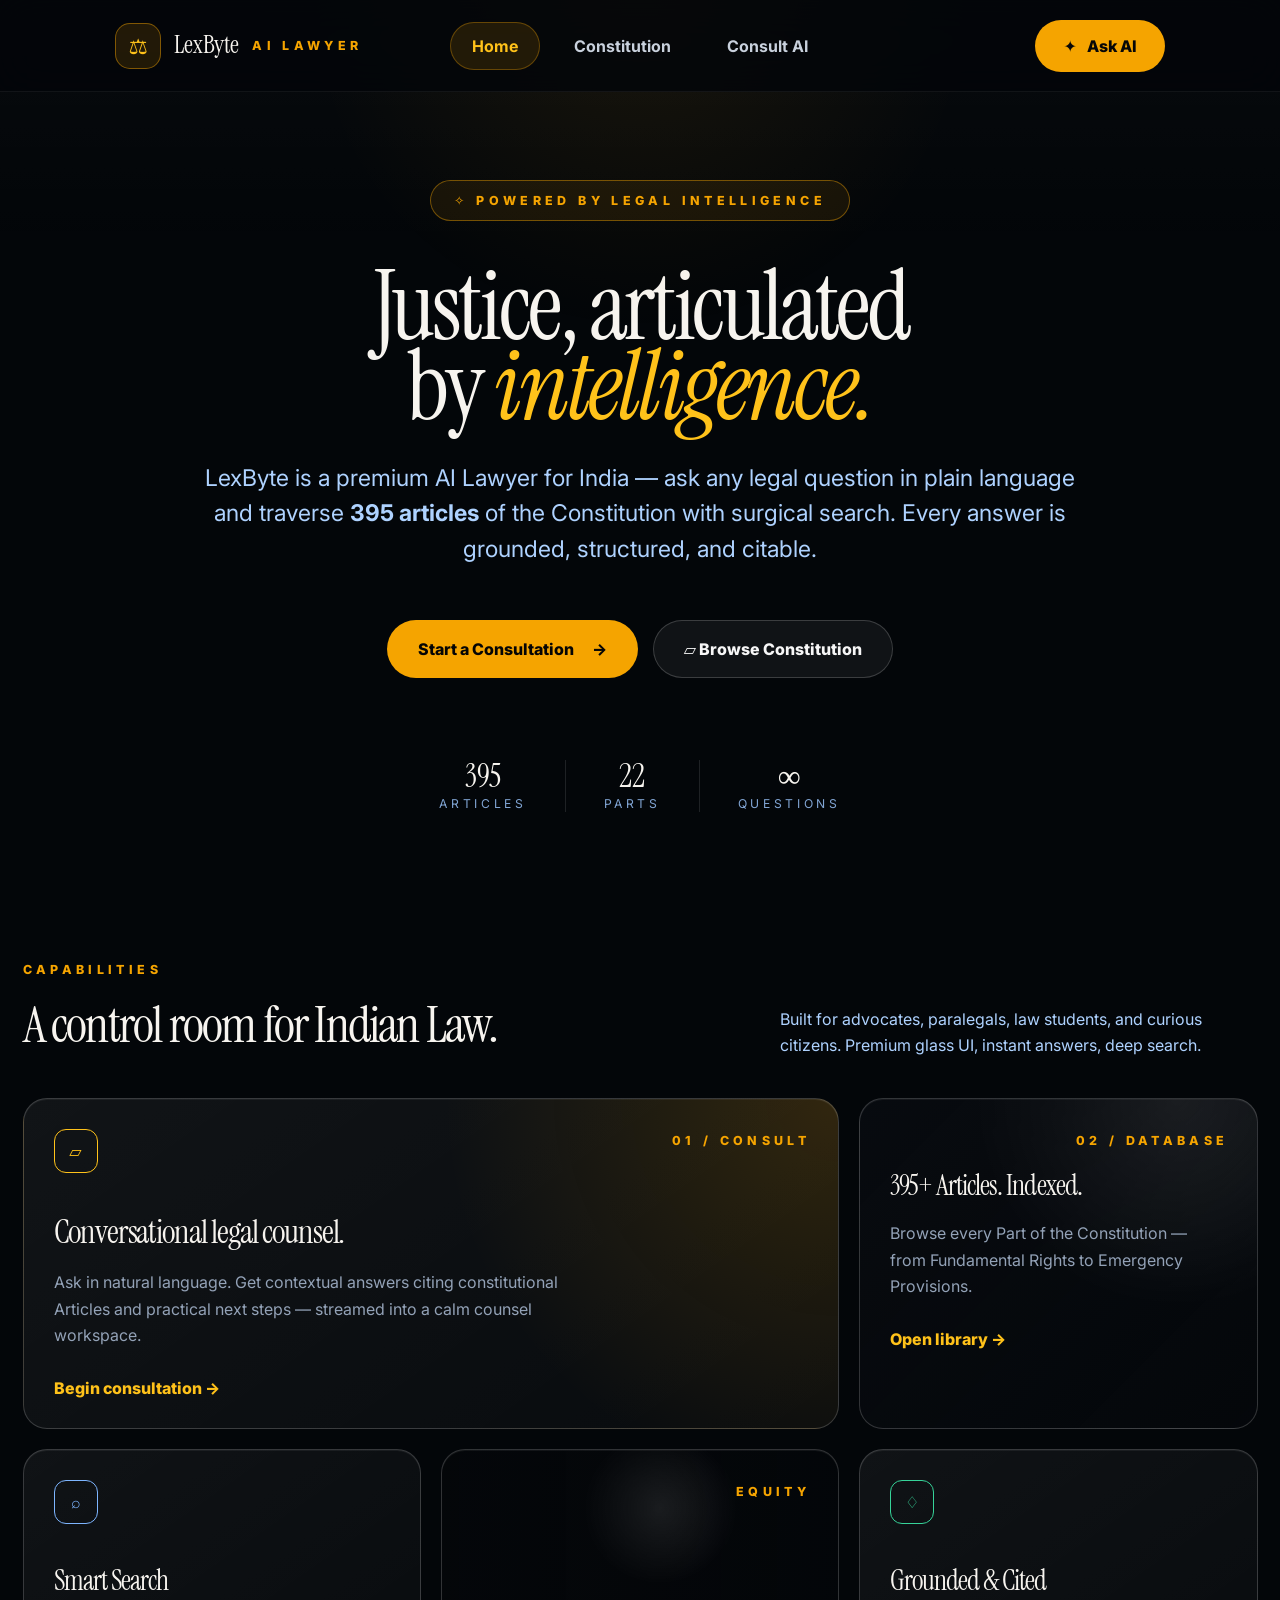
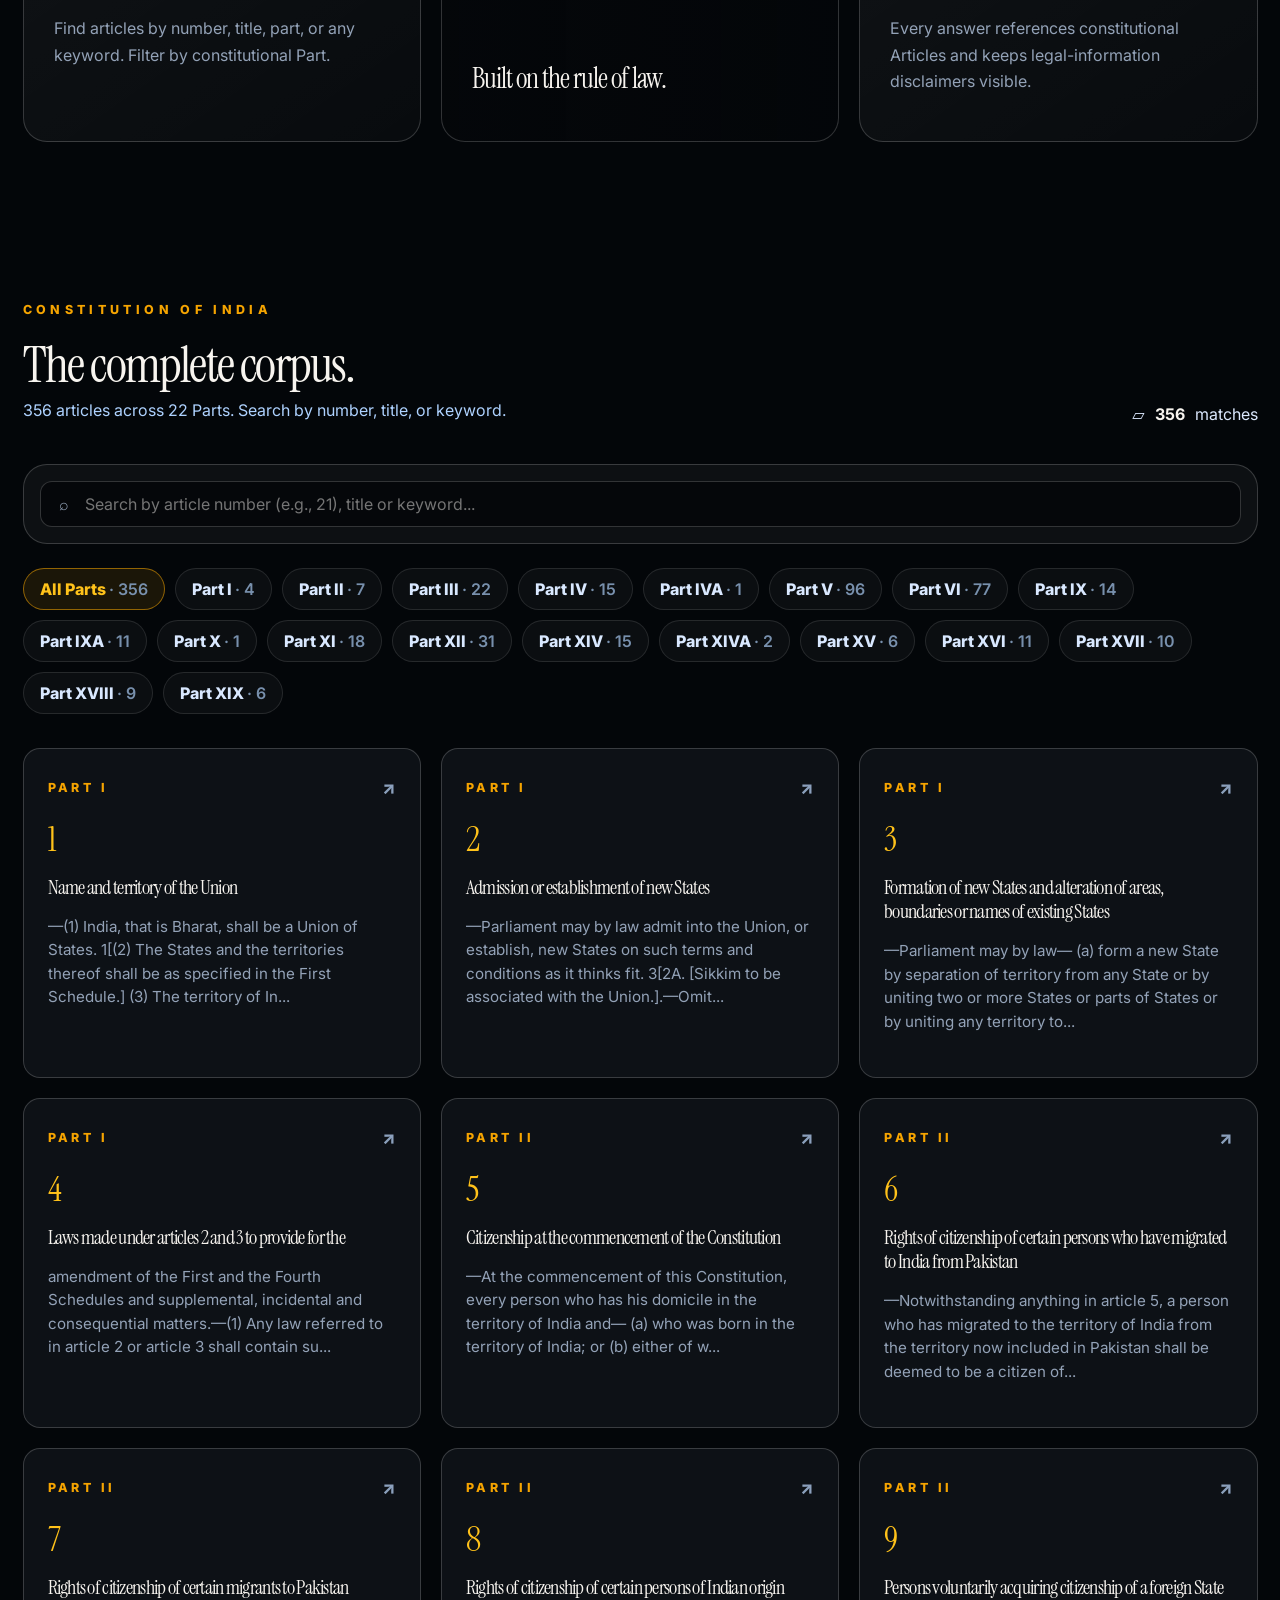
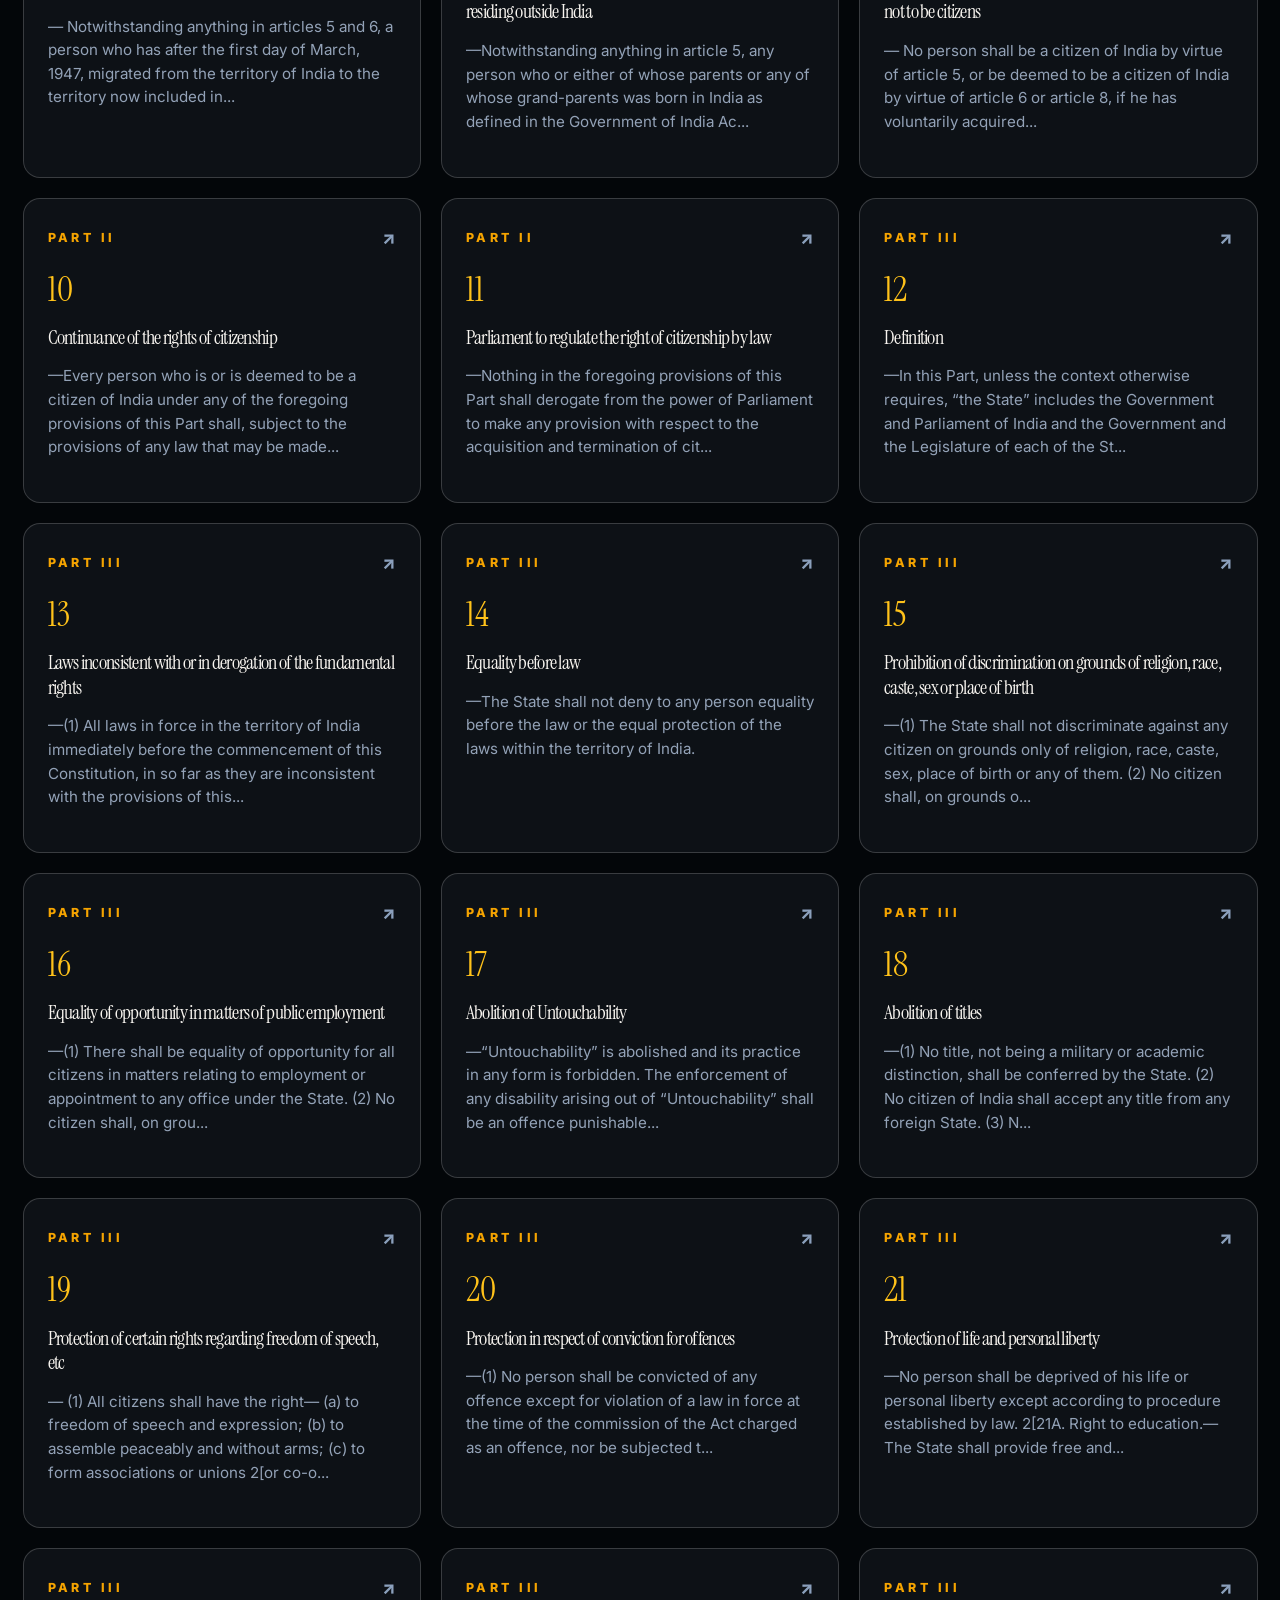
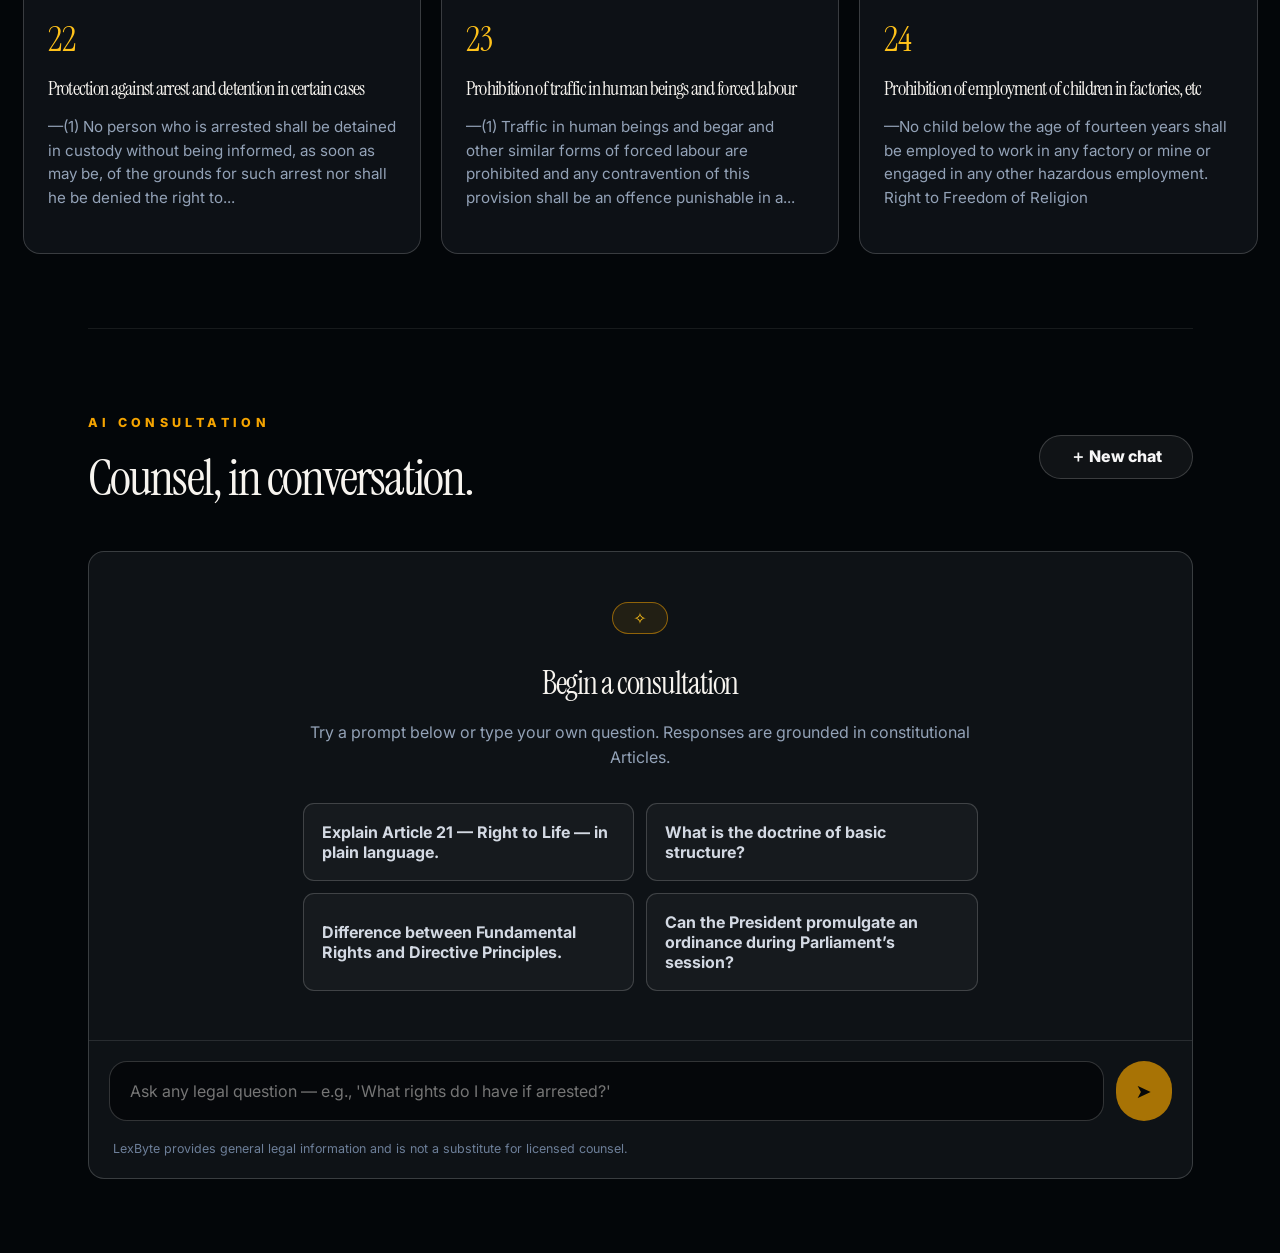
==== commit 785e2577: "Modified Files" ====
--- a/index.html
+++ b/index.html
@@ -1,19 +1,23 @@
 <!doctype html>
 <html lang="en">
+
 <head>
   <meta charset="utf-8">
   <meta name="viewport" content="width=device-width, initial-scale=1">
-  <title>LexGlass AI Lawyer — Indian Constitutional Intelligence</title>
+  <title>LexByte AI Lawyer — Indian Constitutional Intelligence</title>
   <link rel="preconnect" href="https://fonts.googleapis.com">
   <link rel="preconnect" href="https://fonts.gstatic.com" crossorigin>
-  <link href="https://fonts.googleapis.com/css2?family=Instrument+Serif:ital@0;1&family=Inter:wght@400;500;600;700;800&display=swap" rel="stylesheet">
+  <link
+    href="https://fonts.googleapis.com/css2?family=Instrument+Serif:ital@0;1&family=Inter:wght@400;500;600;700;800&display=swap"
+    rel="stylesheet">
   <link rel="stylesheet" href="static/styles.css">
 </head>
+
 <body>
   <header class="topbar">
-    <a class="brand" href="#home" aria-label="LexGlass home">
+    <a class="brand" href="#home" aria-label="LexByte home">
       <span class="brand-mark">⚖</span>
-      <span class="brand-name">LexGlass</span>
+      <span class="brand-name">LexByte</span>
       <span class="brand-kicker">AI Lawyer</span>
     </a>
     <nav class="nav" aria-label="Primary navigation">
@@ -28,7 +32,9 @@
     <section id="home" class="hero section-shell">
       <div class="model-pill">✧ Powered by legal intelligence</div>
       <h1>Justice, articulated<br>by <em>intelligence.</em></h1>
-      <p class="hero-copy">LexGlass is a premium AI Lawyer for India — ask any legal question in plain language and traverse <strong>395 articles</strong> of the Constitution with surgical search. Every answer is grounded, structured, and citable.</p>
+      <p class="hero-copy">LexByte is a premium AI Lawyer for India — ask any legal question in plain language and
+        traverse <strong>395 articles</strong> of the Constitution with surgical search. Every answer is grounded,
+        structured, and citable.</p>
       <div class="hero-actions">
         <a class="primary-btn" href="#consult">Start a Consultation <span>→</span></a>
         <a class="secondary-btn" href="#constitution">▱ Browse Constitution</a>
@@ -46,14 +52,16 @@
           <p class="eyebrow">Capabilities</p>
           <h2 id="capabilities-title">A control room for Indian Law.</h2>
         </div>
-        <p>Built for advocates, paralegals, law students, and curious citizens. Premium glass UI, instant answers, deep search.</p>
+        <p>Built for advocates, paralegals, law students, and curious citizens. Premium glass UI, instant answers, deep
+          search.</p>
       </div>
       <div class="feature-grid">
         <article class="feature-card feature-wide warm-card">
           <span class="icon-box amber">▱</span>
           <span class="card-index">01 / Consult</span>
           <h3>Conversational legal counsel.</h3>
-          <p>Ask in natural language. Get contextual answers citing constitutional Articles and practical next steps — streamed into a calm counsel workspace.</p>
+          <p>Ask in natural language. Get contextual answers citing constitutional Articles and practical next steps —
+            streamed into a calm counsel workspace.</p>
           <a href="#consult">Begin consultation →</a>
         </article>
         <article class="feature-card book-card">
@@ -84,12 +92,14 @@
         <div>
           <p class="eyebrow">Constitution of India</p>
           <h2 id="constitution-title">The complete corpus.</h2>
-          <p class="subline"><span id="articleTotal">395</span> articles across 22 Parts. Search by number, title, or keyword.</p>
+          <p class="subline"><span id="articleTotal">395</span> articles across 22 Parts. Search by number, title, or
+            keyword.</p>
         </div>
         <div class="match-count">▱ <strong id="matchCount">395</strong> matches</div>
       </div>
       <div class="search-panel">
-        <label class="search-box" for="search"><span>⌕</span><input id="search" type="search" placeholder="Search by article number (e.g., 21), title or keyword..."></label>
+        <label class="search-box" for="search"><span>⌕</span><input id="search" type="search"
+            placeholder="Search by article number (e.g., 21), title or keyword..."></label>
       </div>
       <div id="partFilters" class="part-filters" aria-label="Constitution part filters"></div>
       <div id="results" class="article-grid"></div>
@@ -112,16 +122,20 @@
             <div class="prompt-grid">
               <button type="button" class="prompt">Explain Article 21 — Right to Life — in plain language.</button>
               <button type="button" class="prompt">What is the doctrine of basic structure?</button>
-              <button type="button" class="prompt">Difference between Fundamental Rights and Directive Principles.</button>
-              <button type="button" class="prompt">Can the President promulgate an ordinance during Parliament’s session?</button>
+              <button type="button" class="prompt">Difference between Fundamental Rights and Directive
+                Principles.</button>
+              <button type="button" class="prompt">Can the President promulgate an ordinance during Parliament’s
+                session?</button>
             </div>
           </div>
         </div>
         <form id="consultForm" class="composer">
-          <input id="question" autocomplete="off" placeholder="Ask any legal question — e.g., 'What rights do I have if arrested?'">
+          <input id="question" autocomplete="off"
+            placeholder="Ask any legal question — e.g., 'What rights do I have if arrested?'">
           <button type="submit" aria-label="Send question">➤</button>
         </form>
-        <p class="fineprint">LexGlass provides general legal information and is not a substitute for licensed counsel.</p>
+        <p class="fineprint">LexByte provides general legal information and is not a substitute for licensed counsel.
+        </p>
       </div>
     </section>
   </main>
@@ -129,4 +143,5 @@
   <script src="static/constitution-data.js"></script>
   <script src="static/app.js"></script>
 </body>
-</html>
+
+</html>
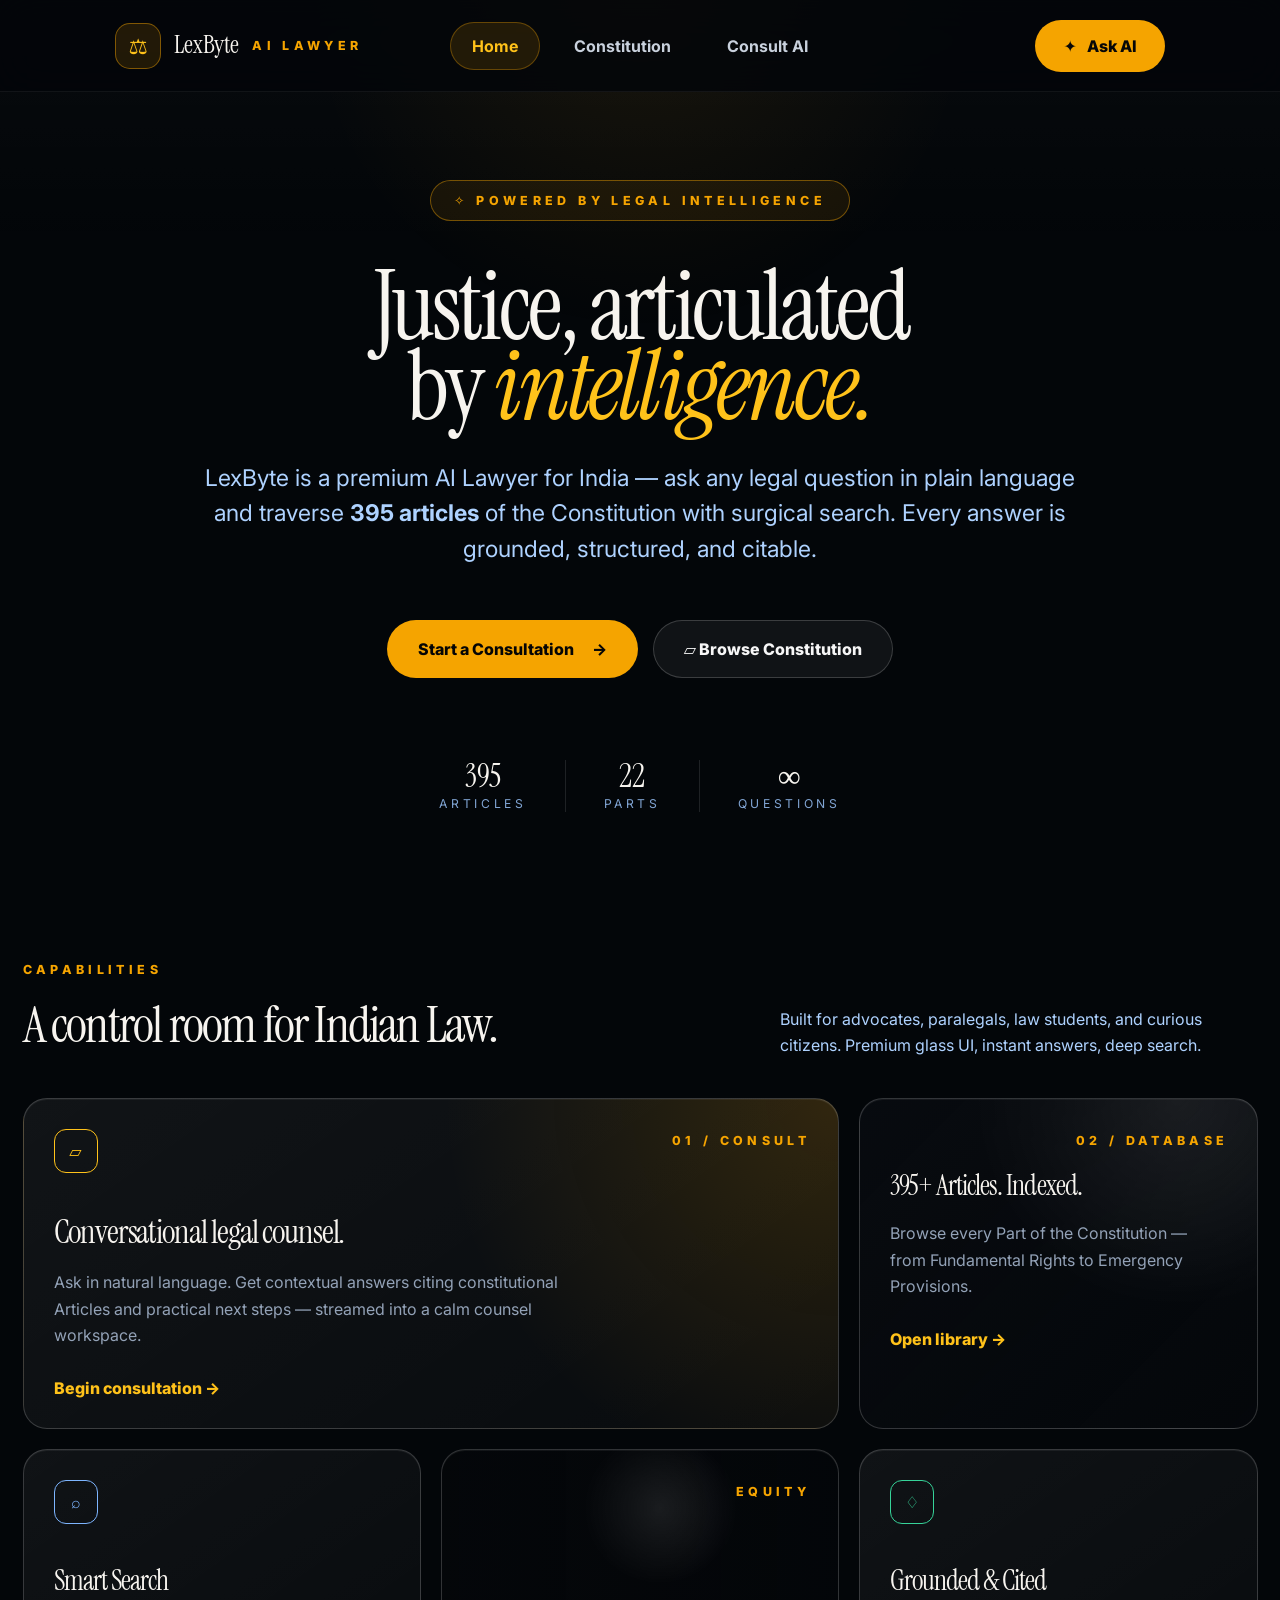
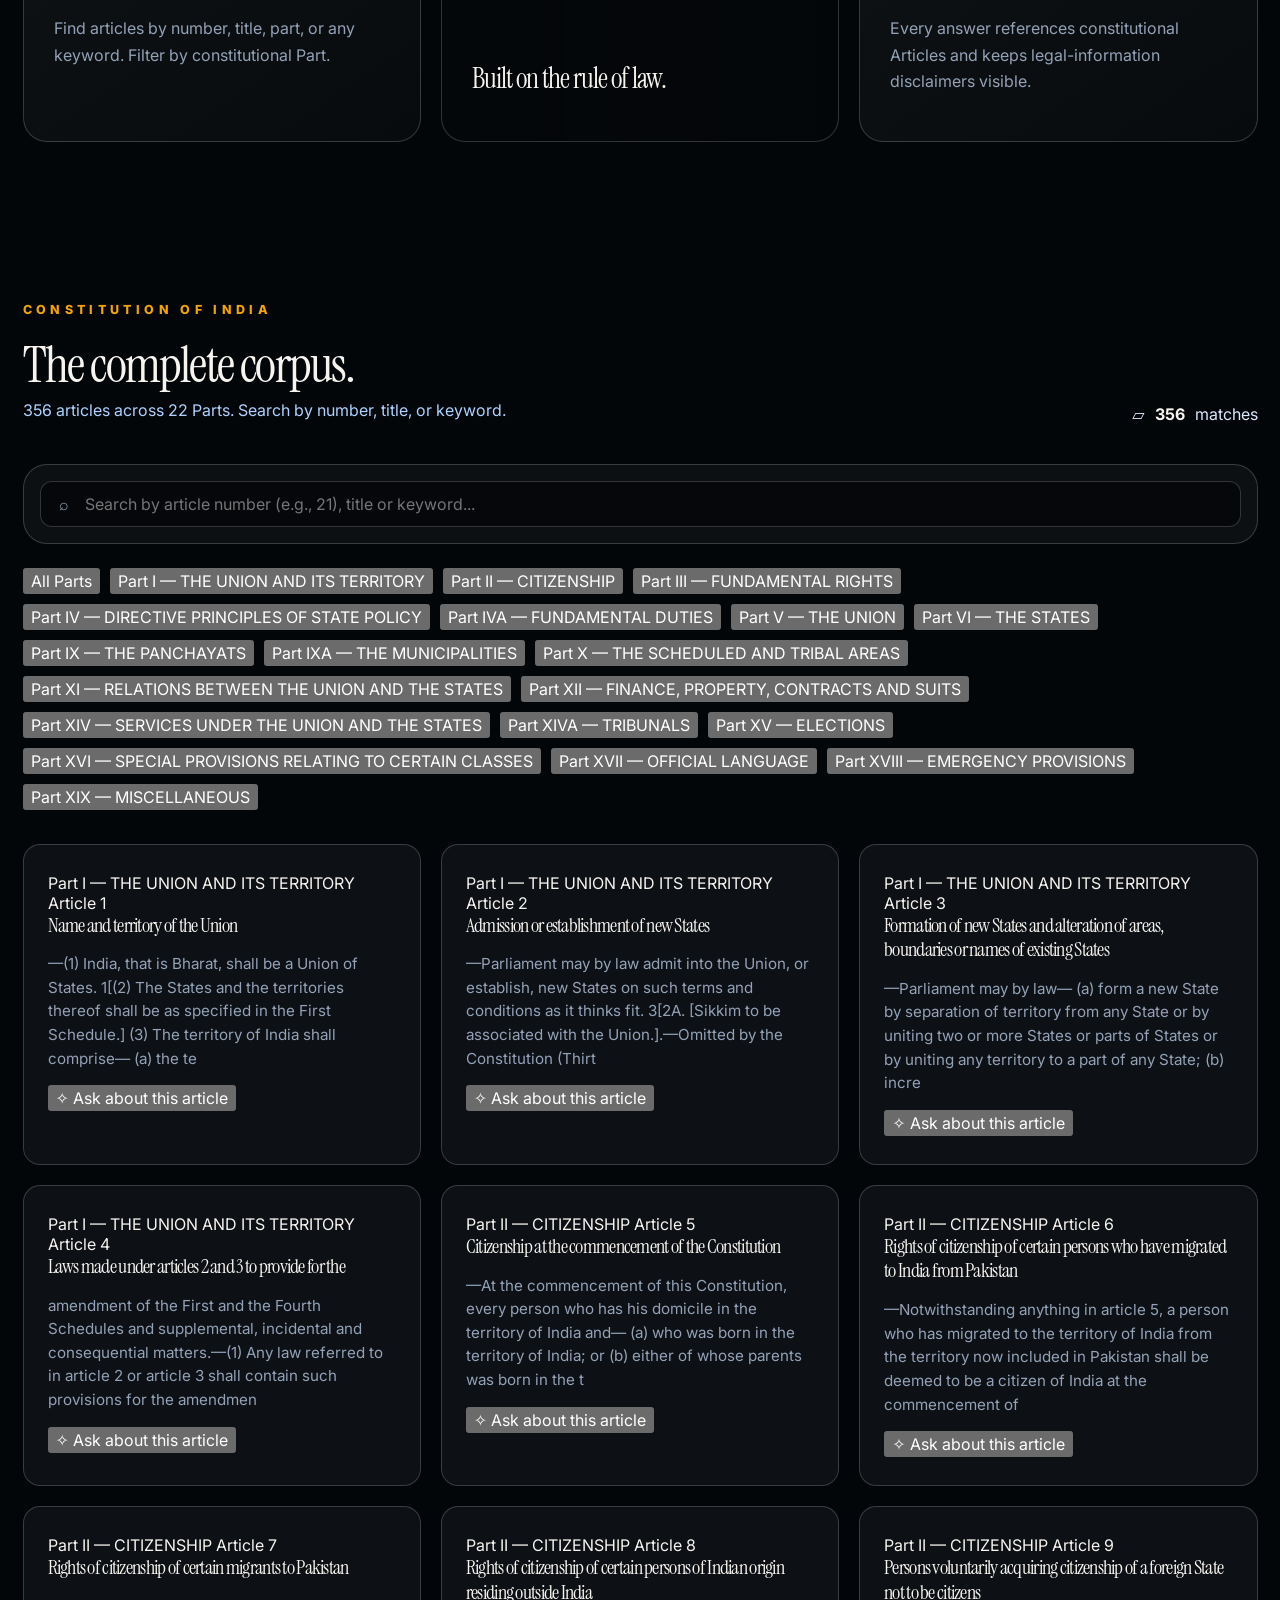
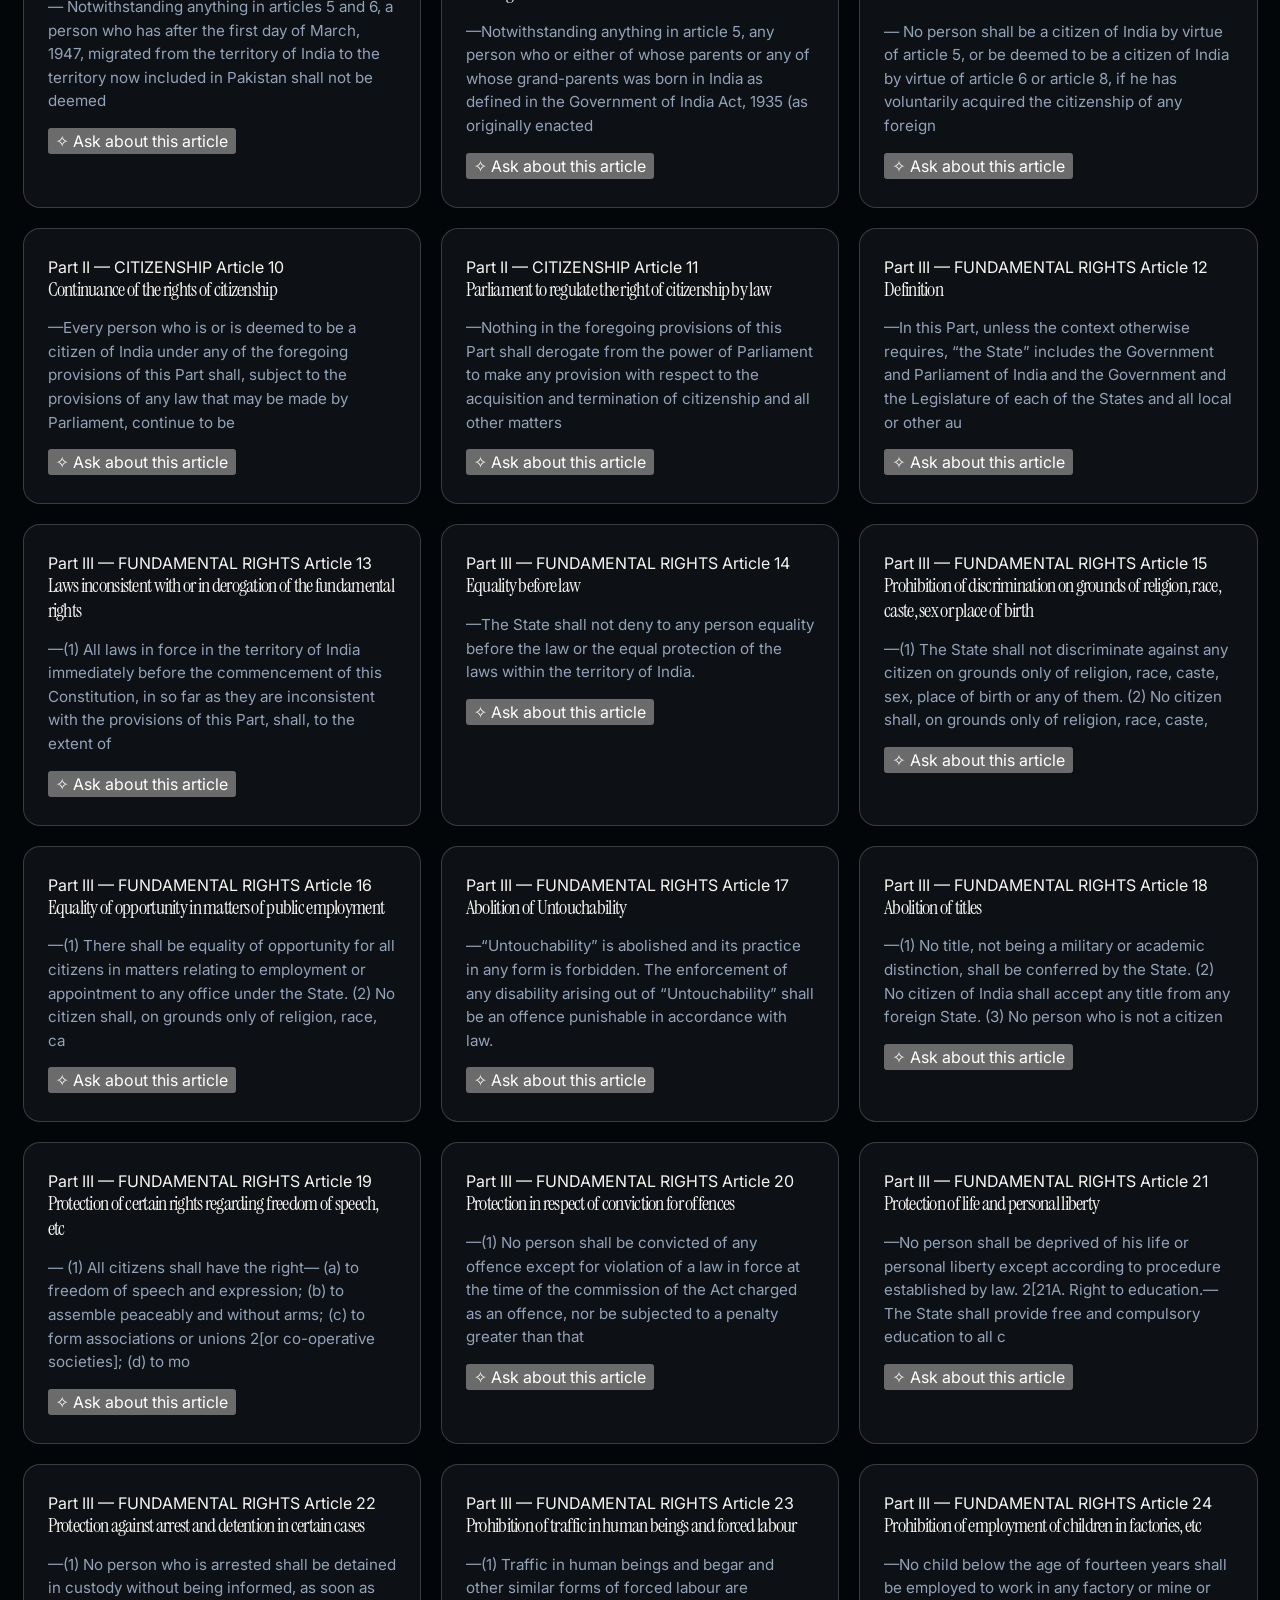
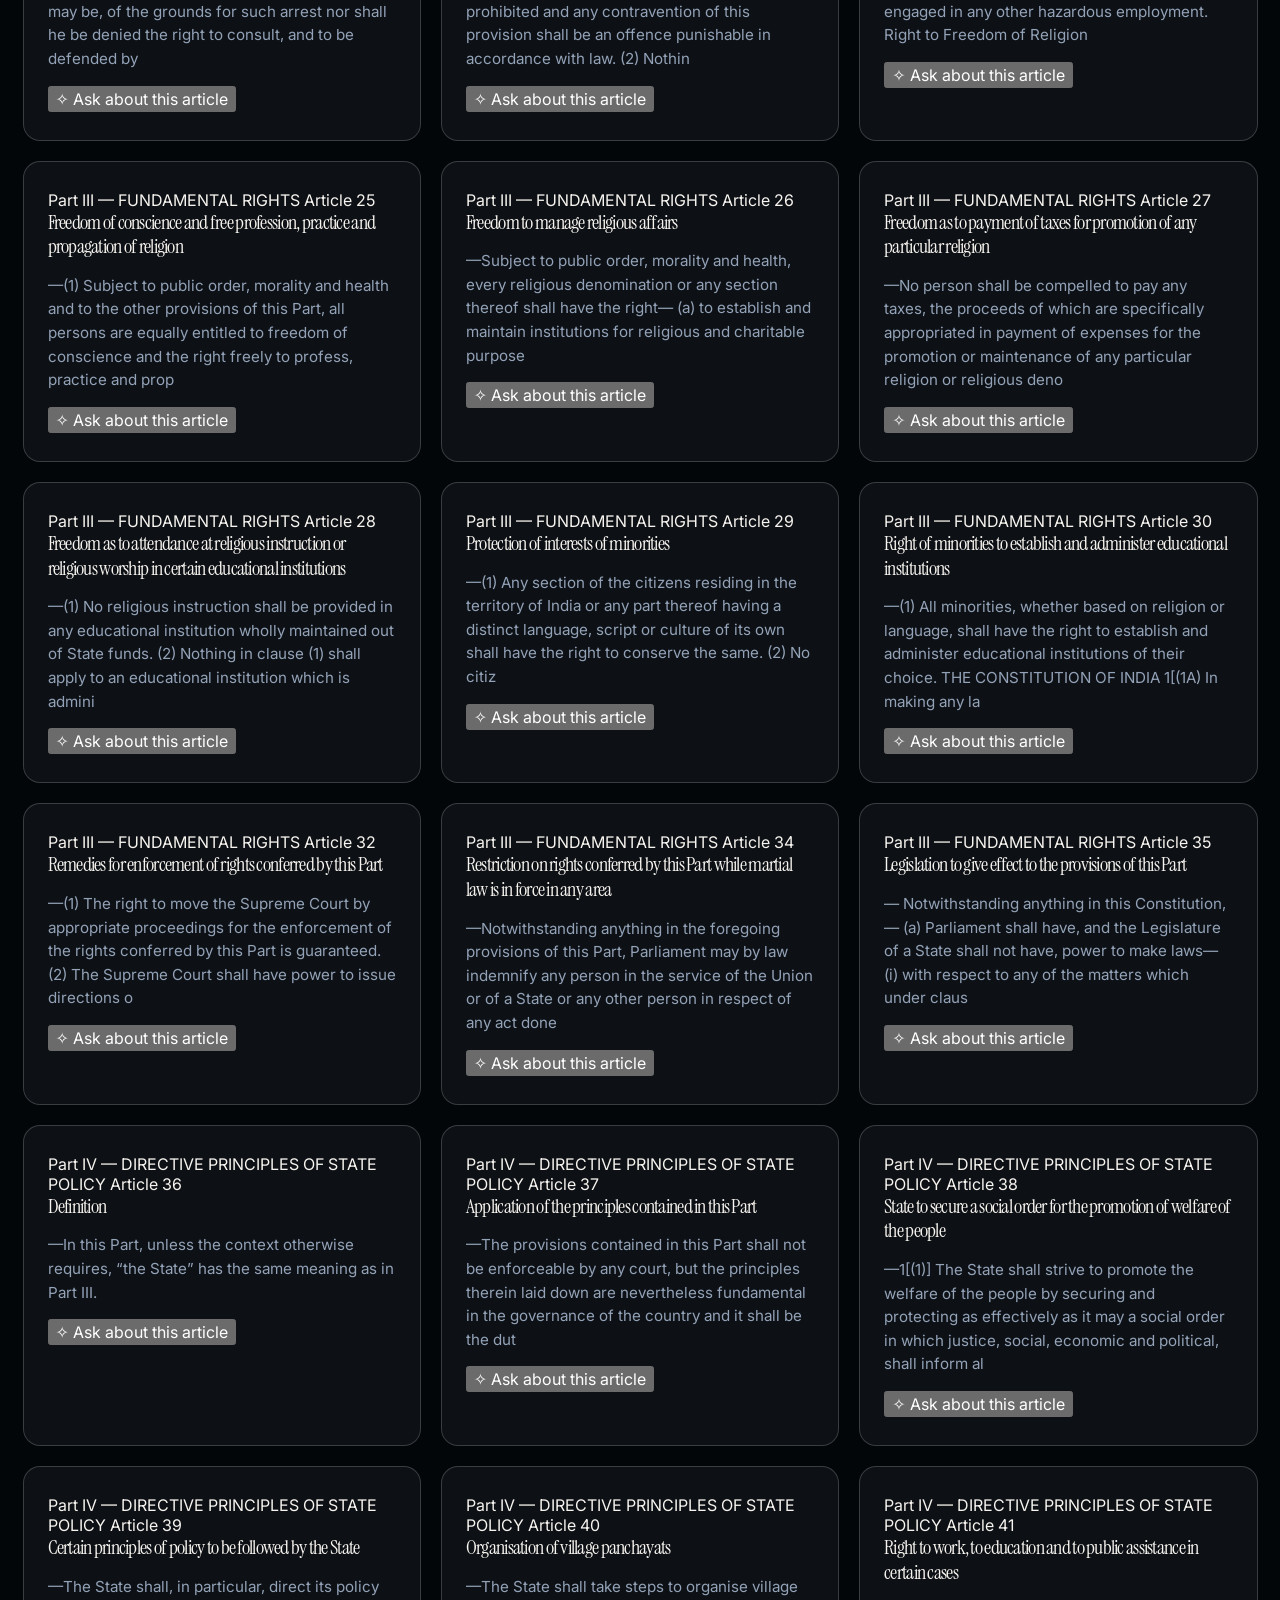
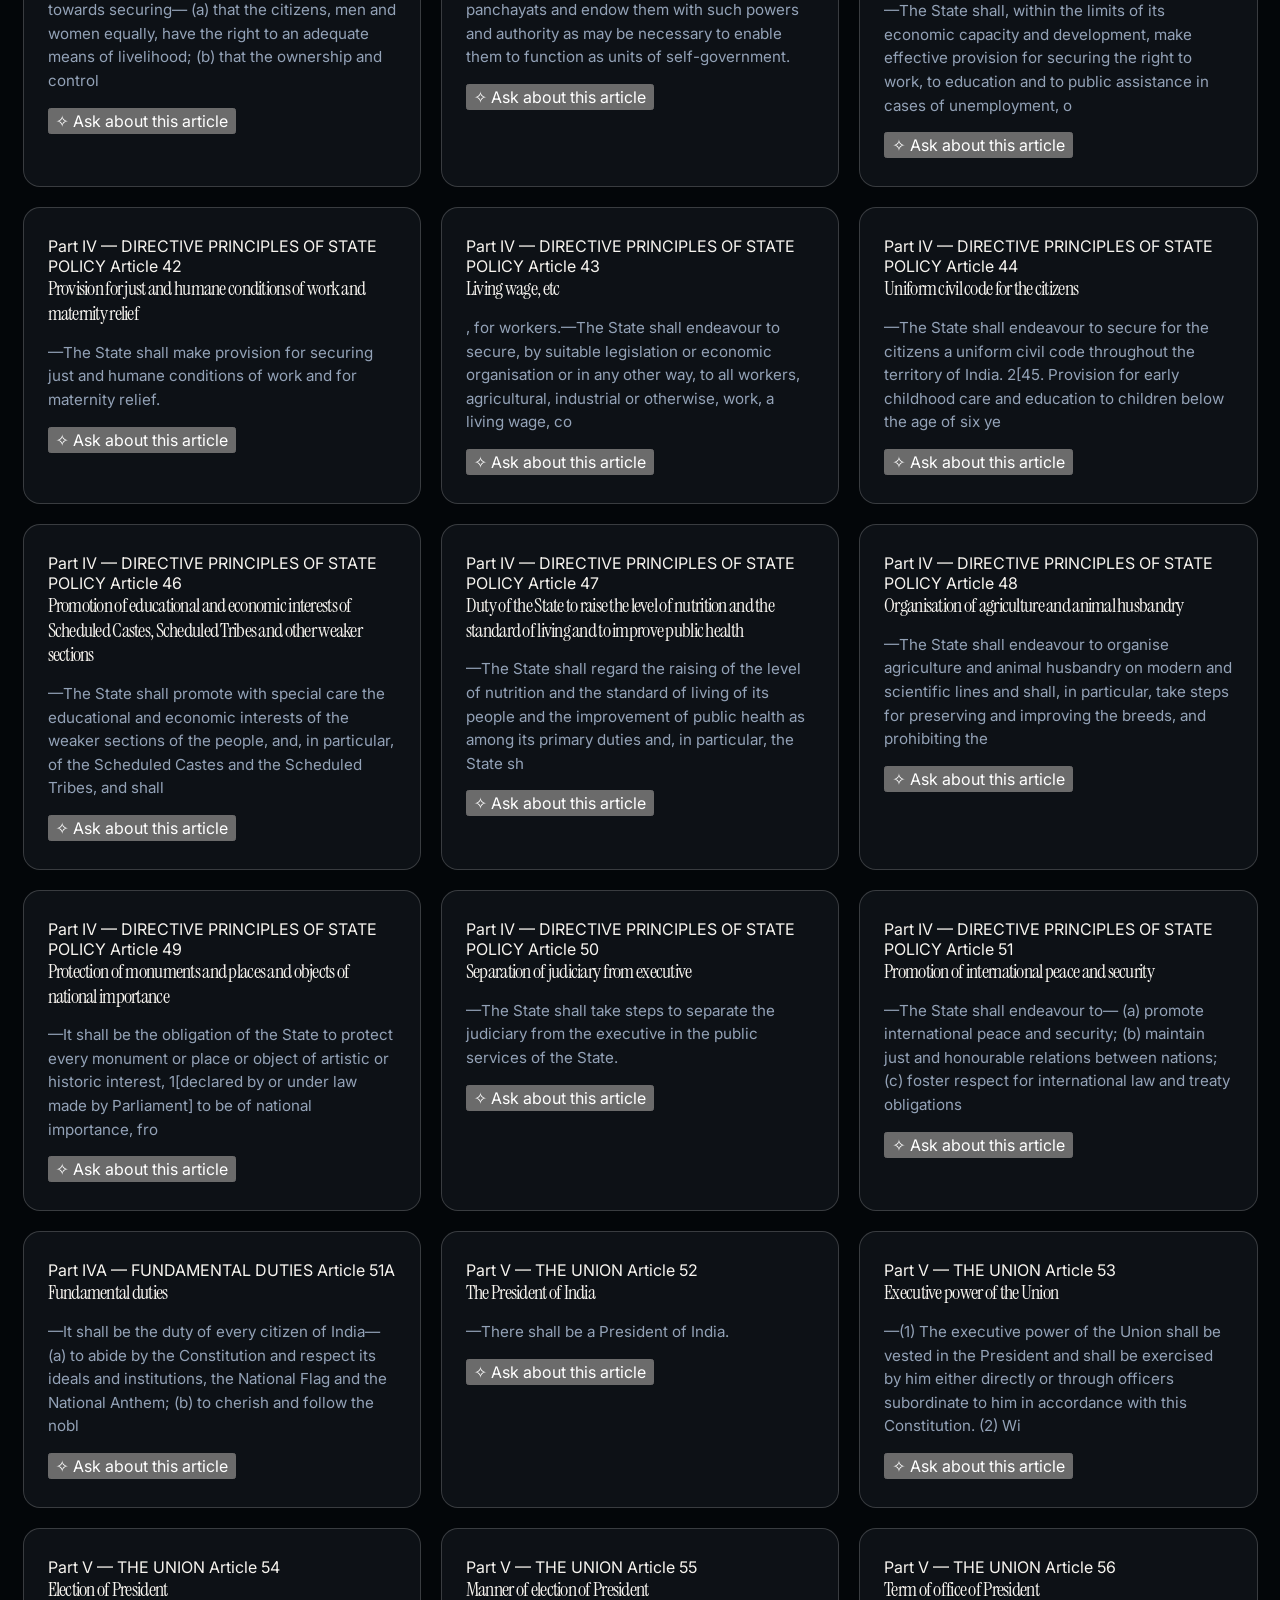
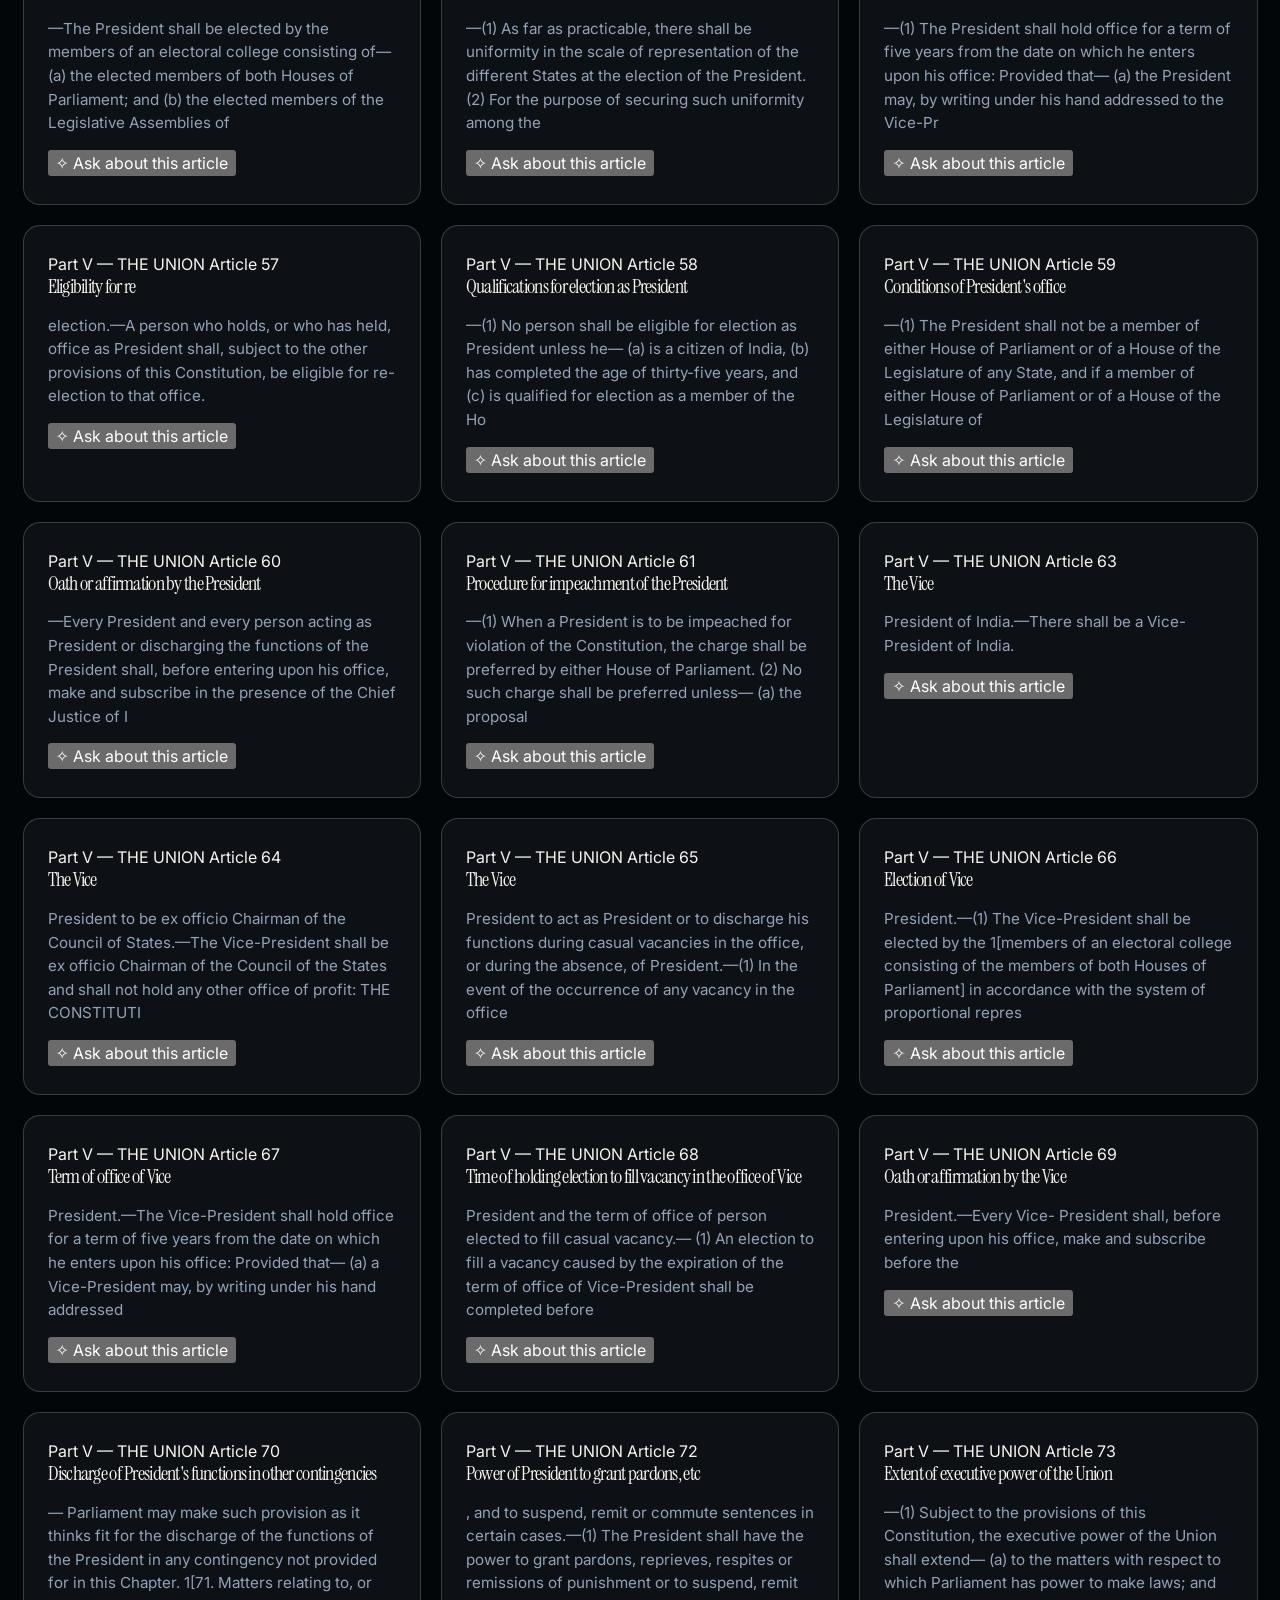
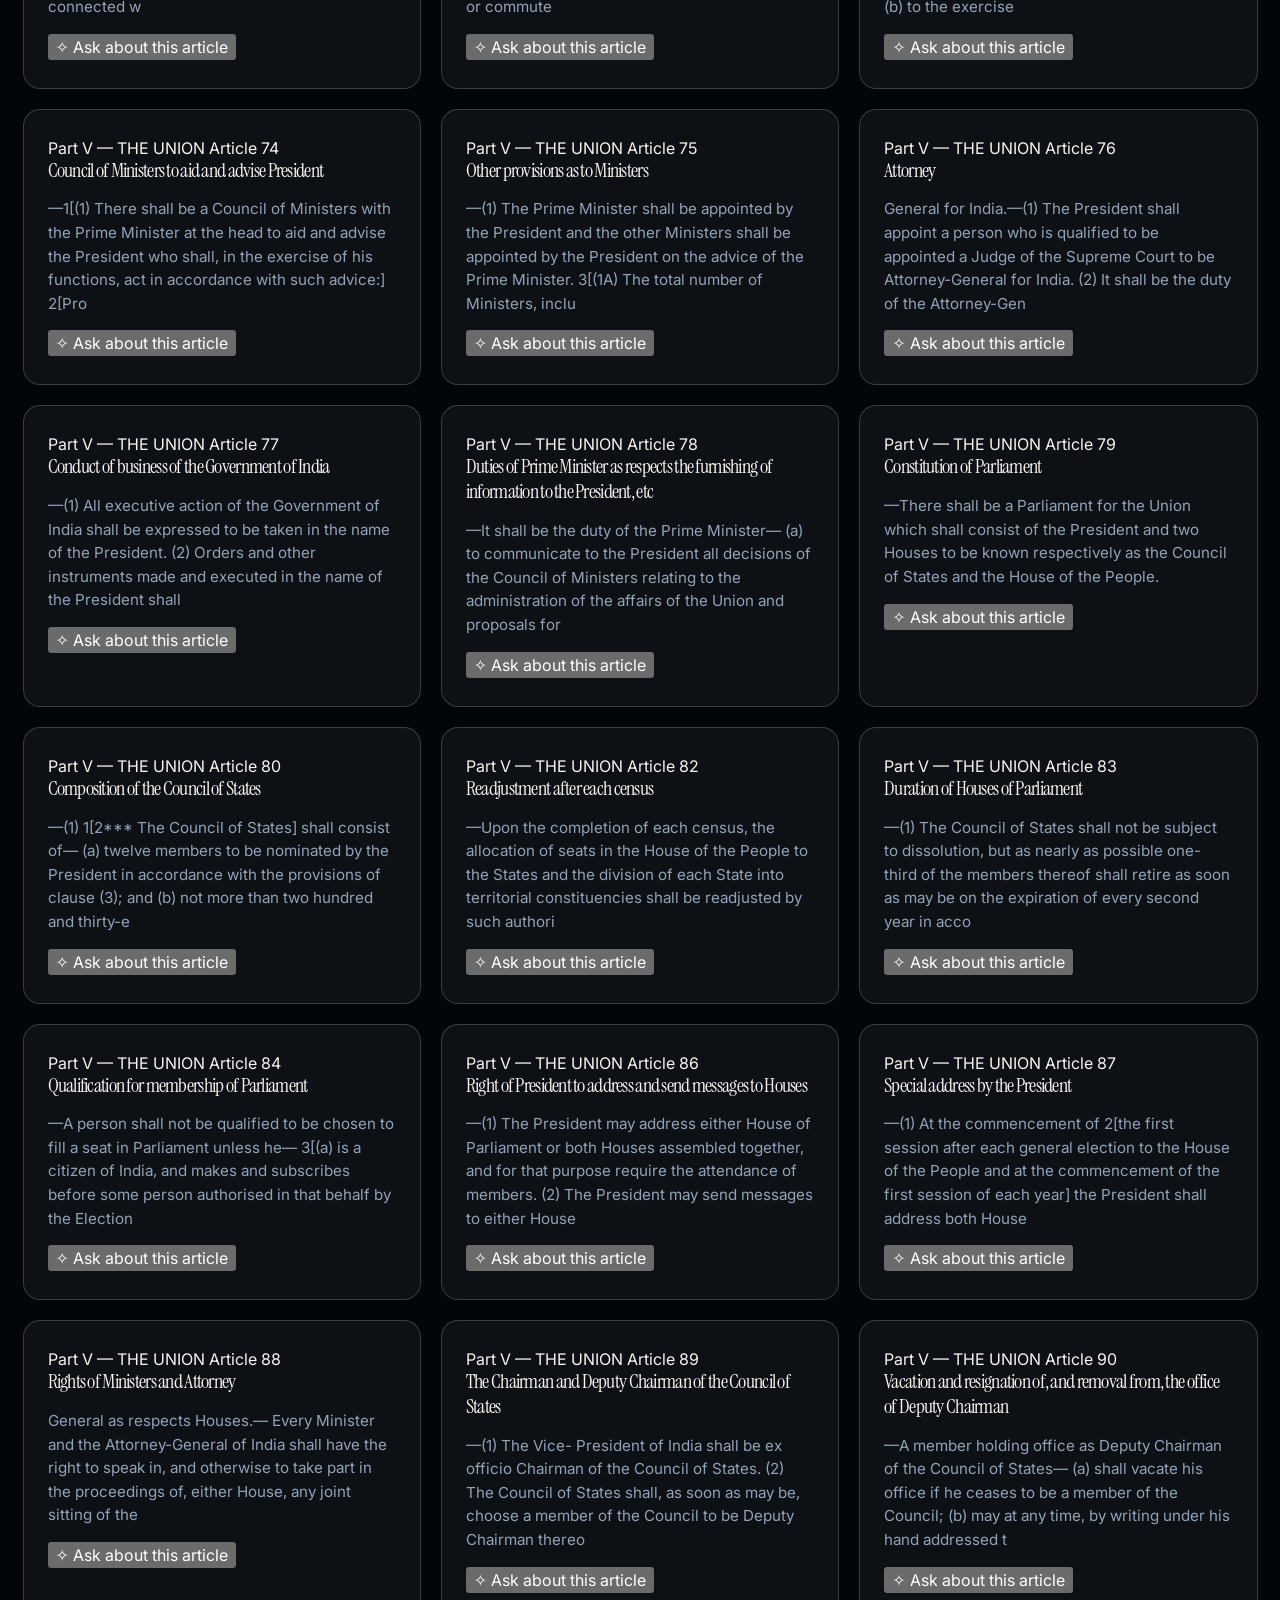
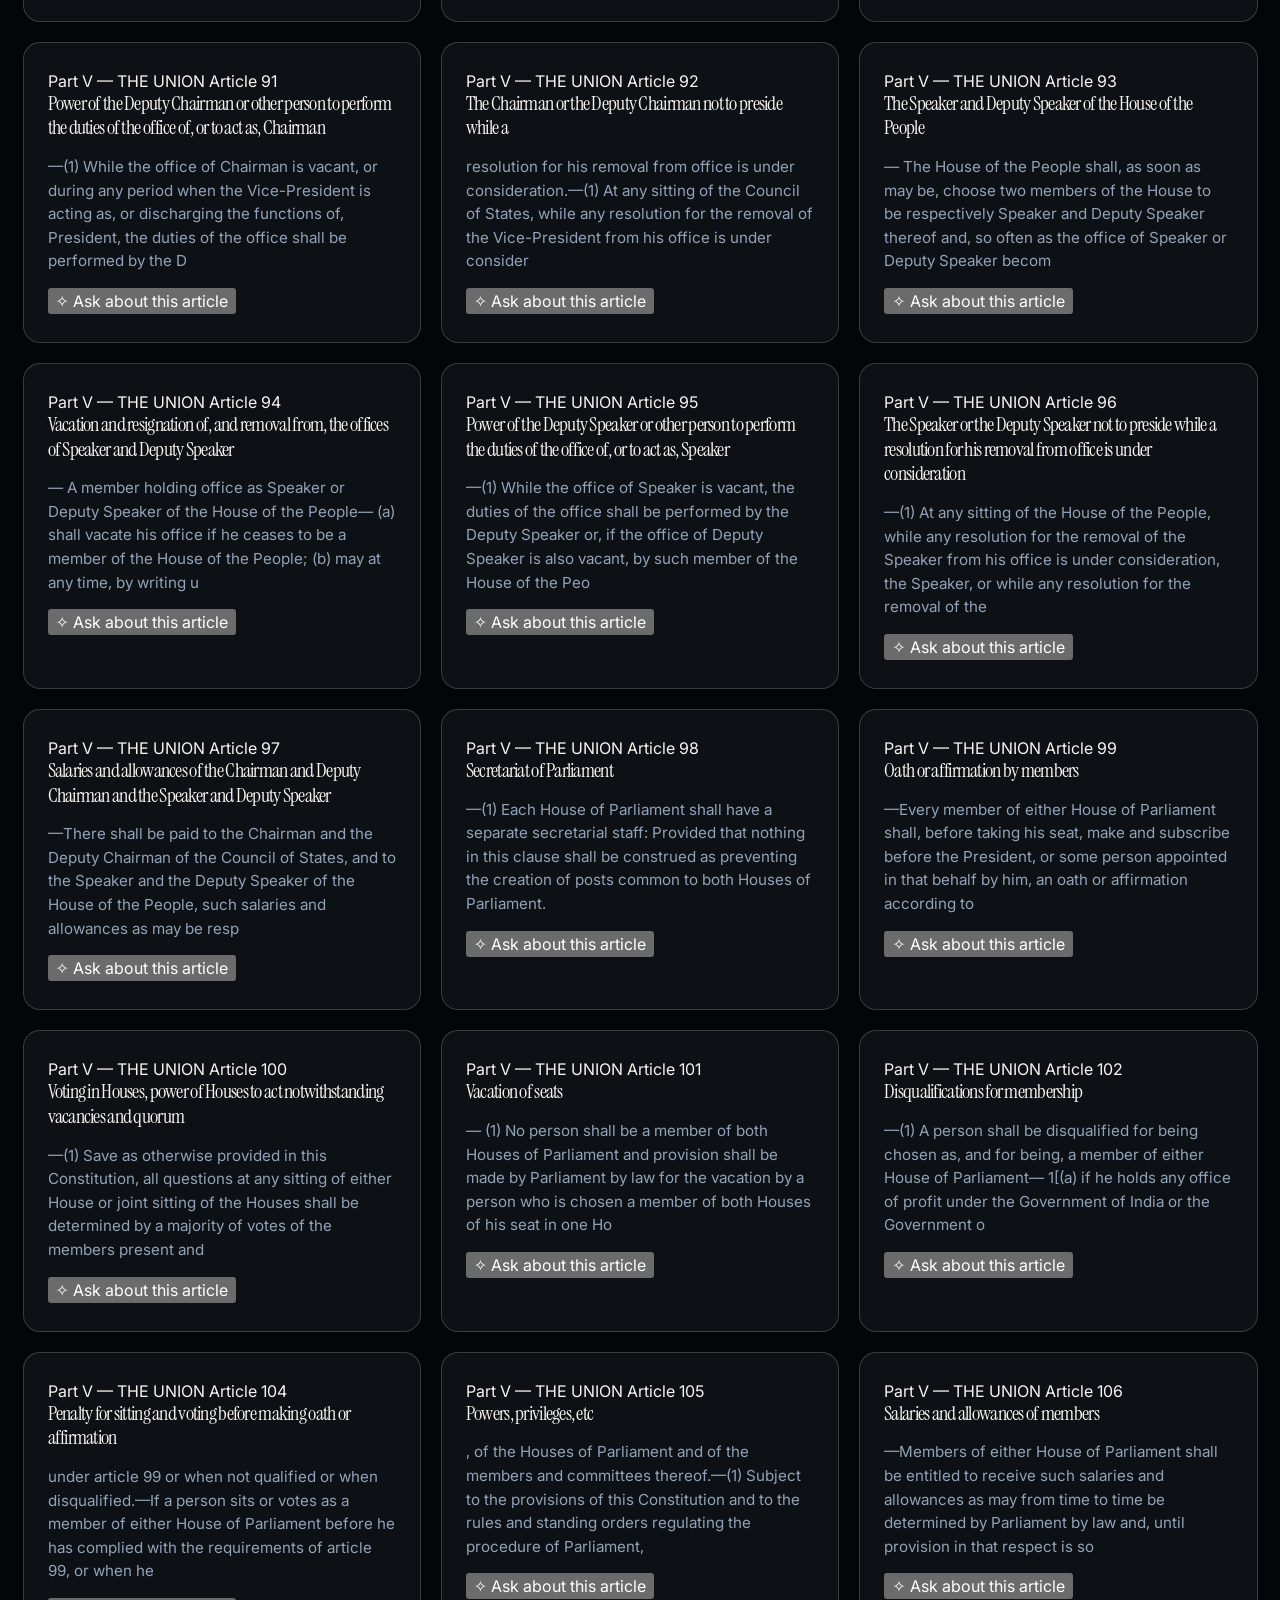
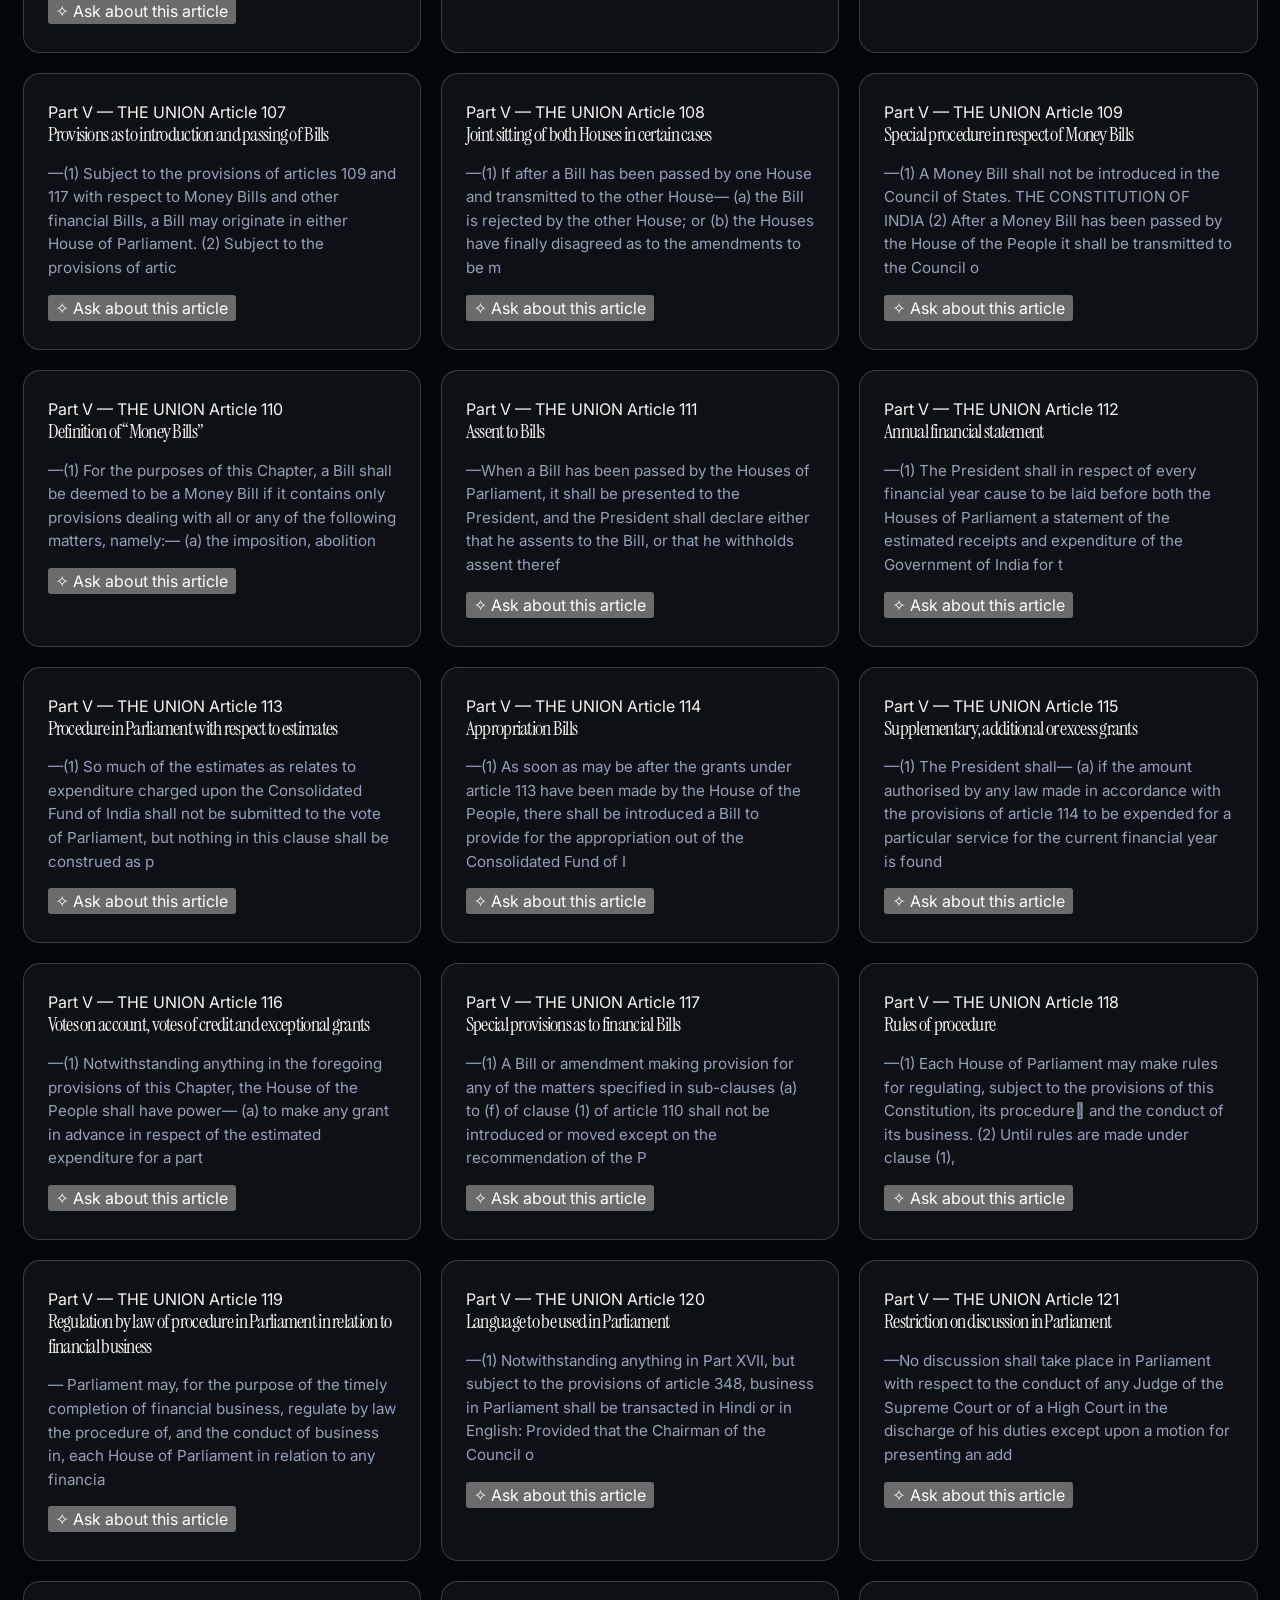
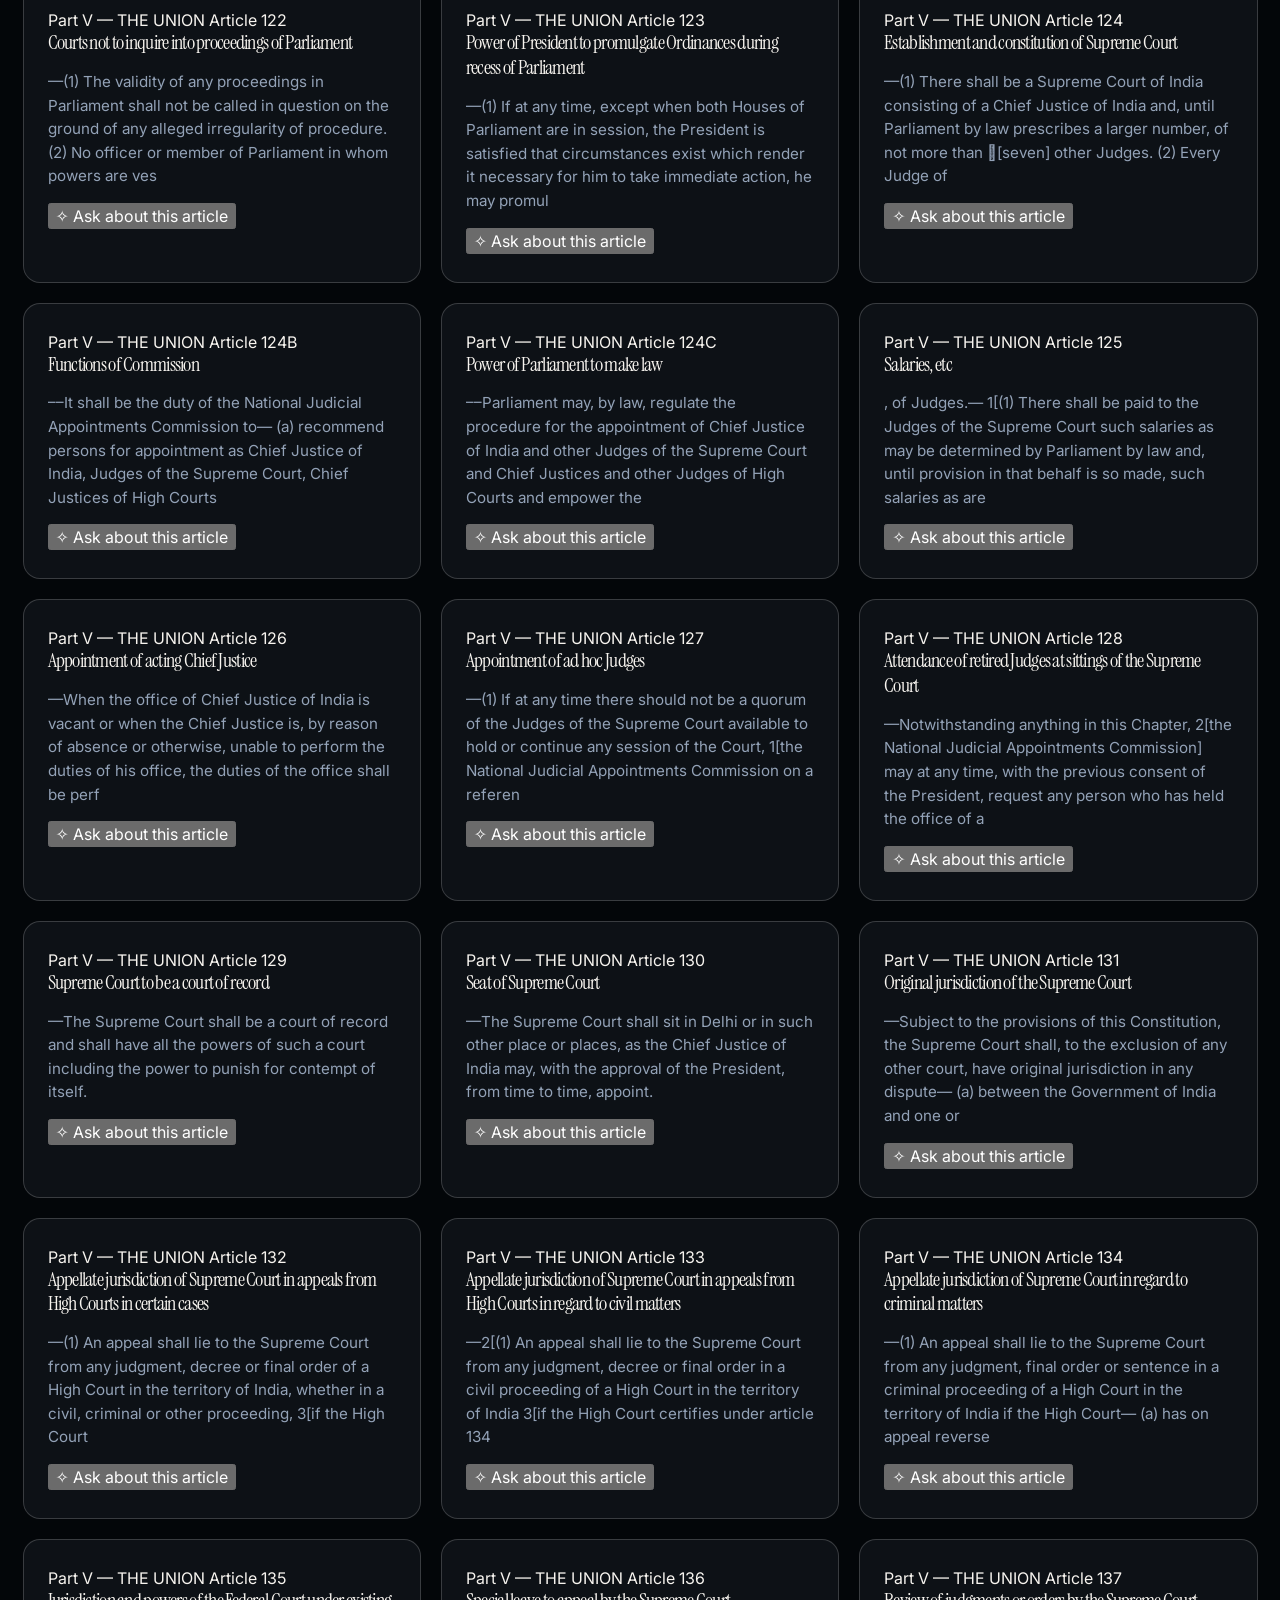
==== commit 6136c245: "Modified Files" ====
--- a/index.html
+++ b/index.html
@@ -10,7 +10,7 @@
   <link
     href="https://fonts.googleapis.com/css2?family=Instrument+Serif:ital@0;1&family=Inter:wght@400;500;600;700;800&display=swap"
     rel="stylesheet">
-  <link rel="stylesheet" href="static/styles.css">
+  <link rel="stylesheet" href="./static/styles.css">
 </head>
 
 <body>
@@ -140,8 +140,8 @@
     </section>
   </main>
 
-  <script src="static/constitution-data.js"></script>
-  <script src="static/app.js"></script>
+  <script src="./static/constitution-data.js"></script>
+  <script src="./static/app.js"></script>
 </body>
 
 </html>
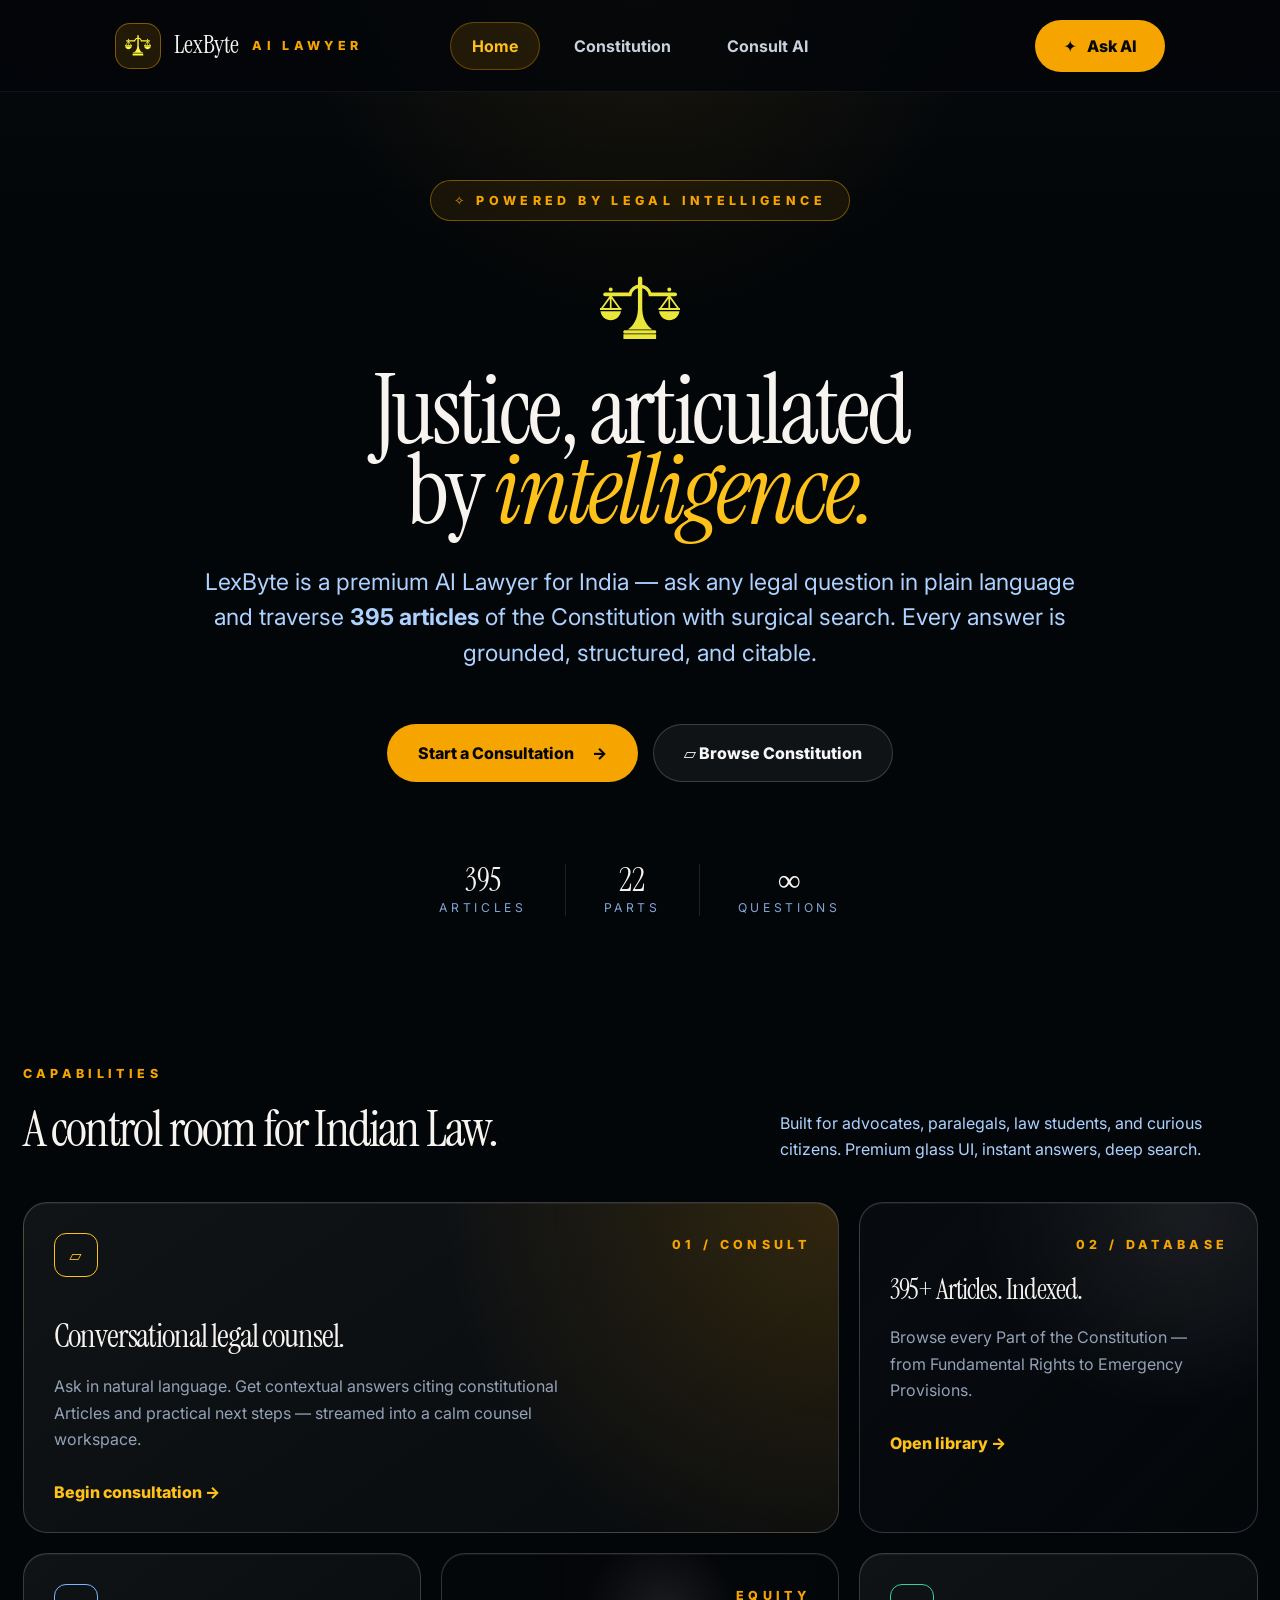
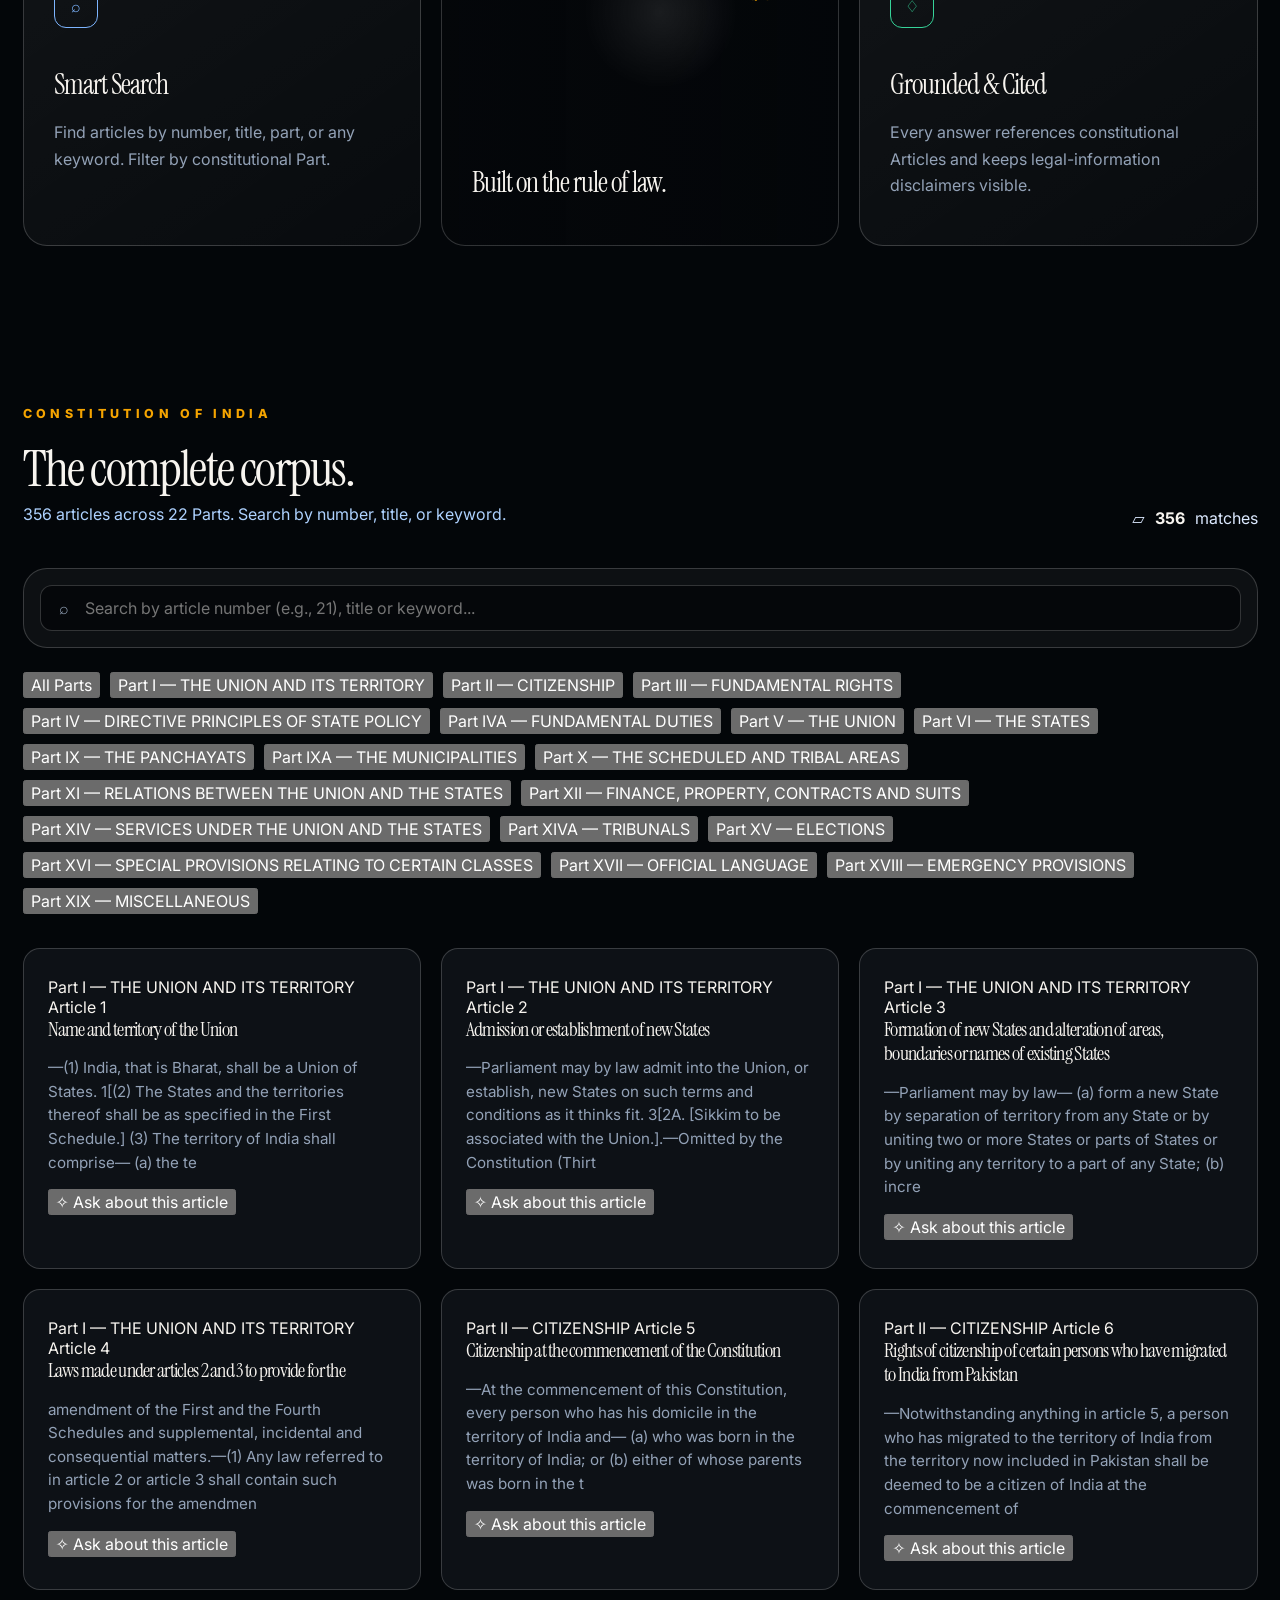
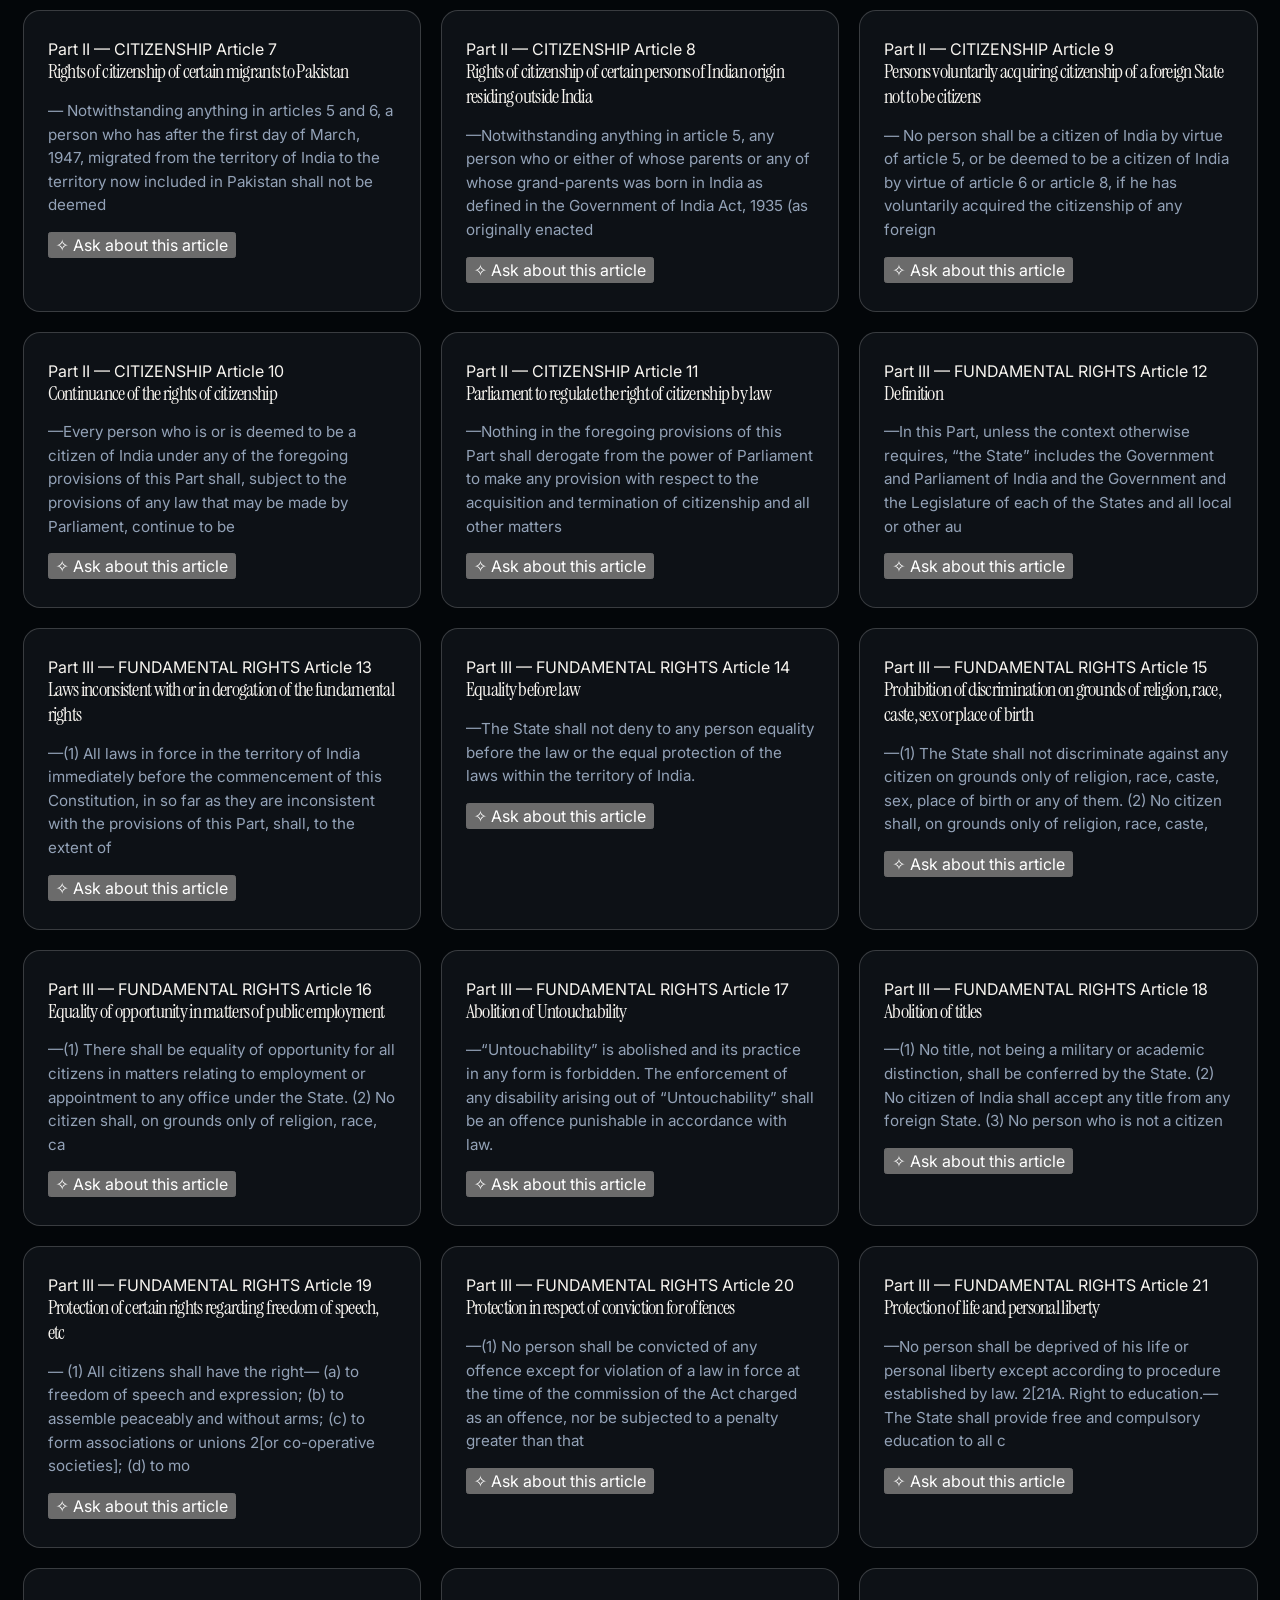
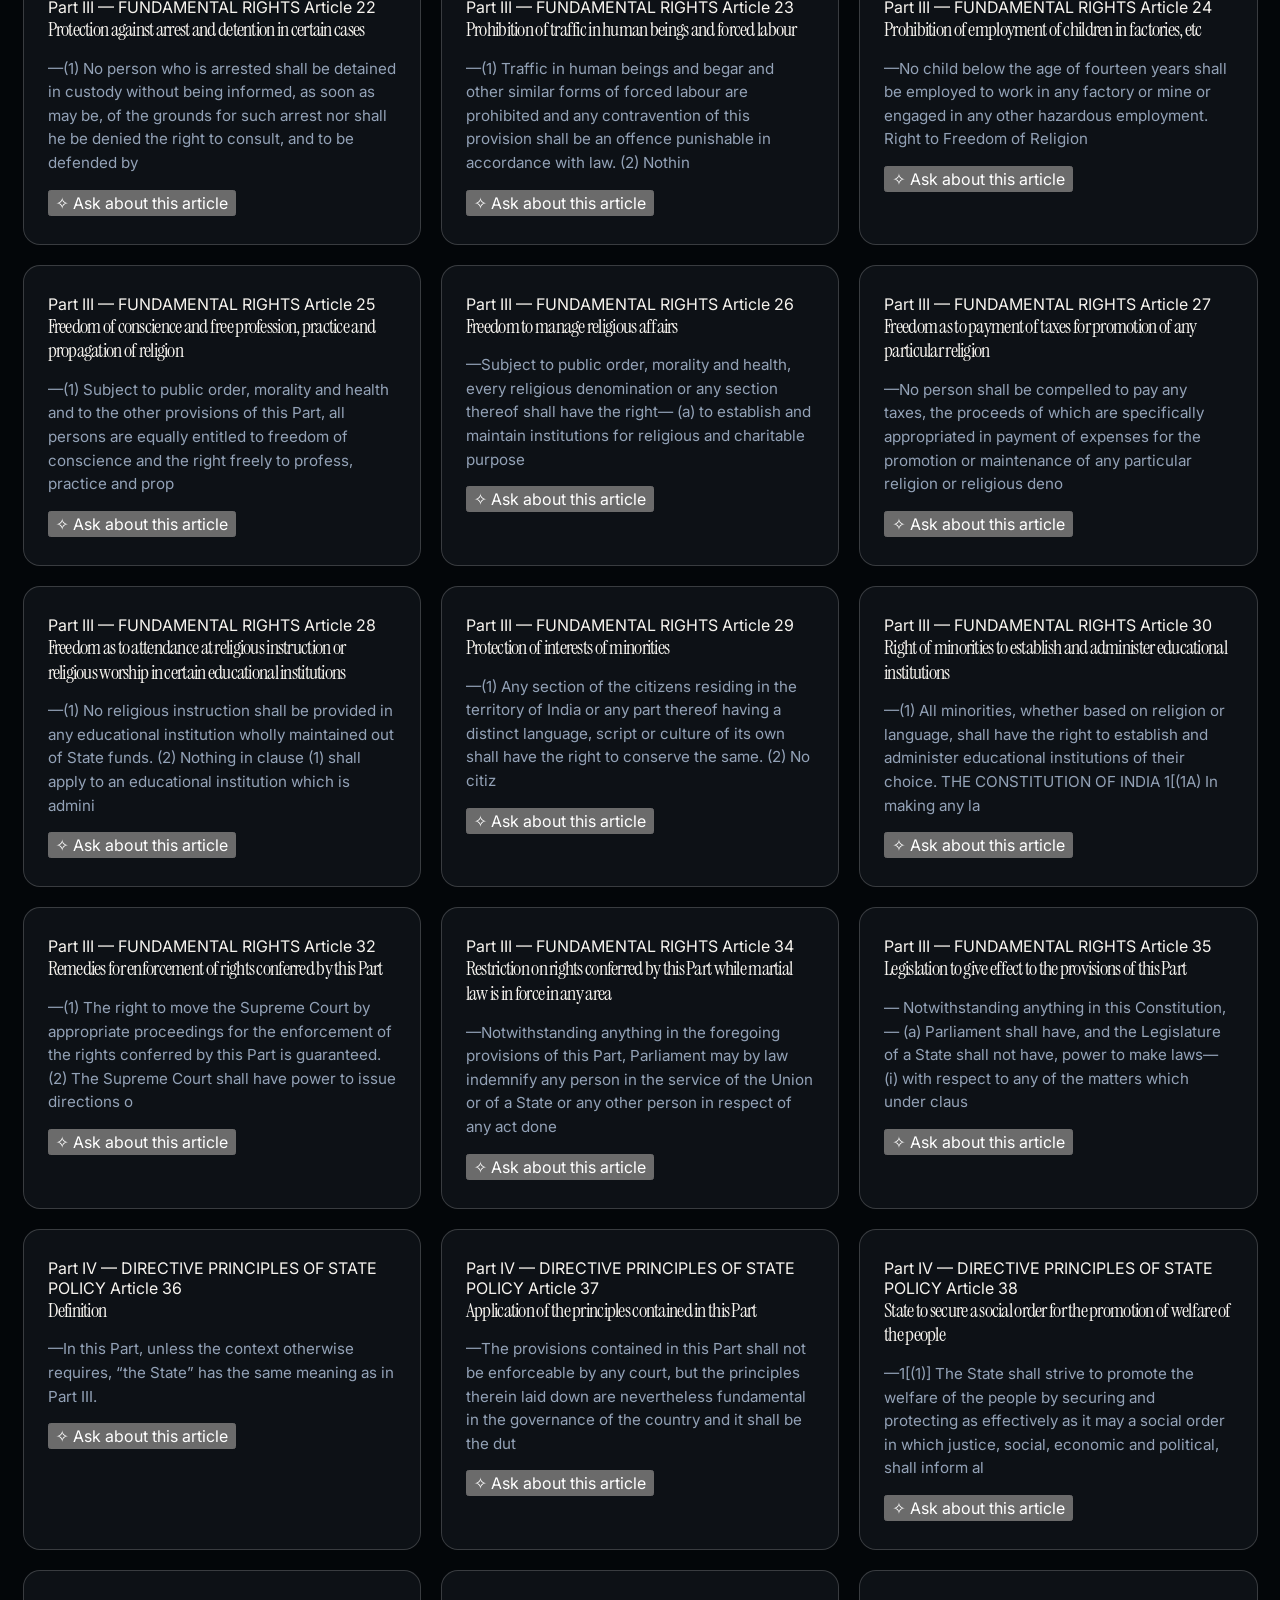
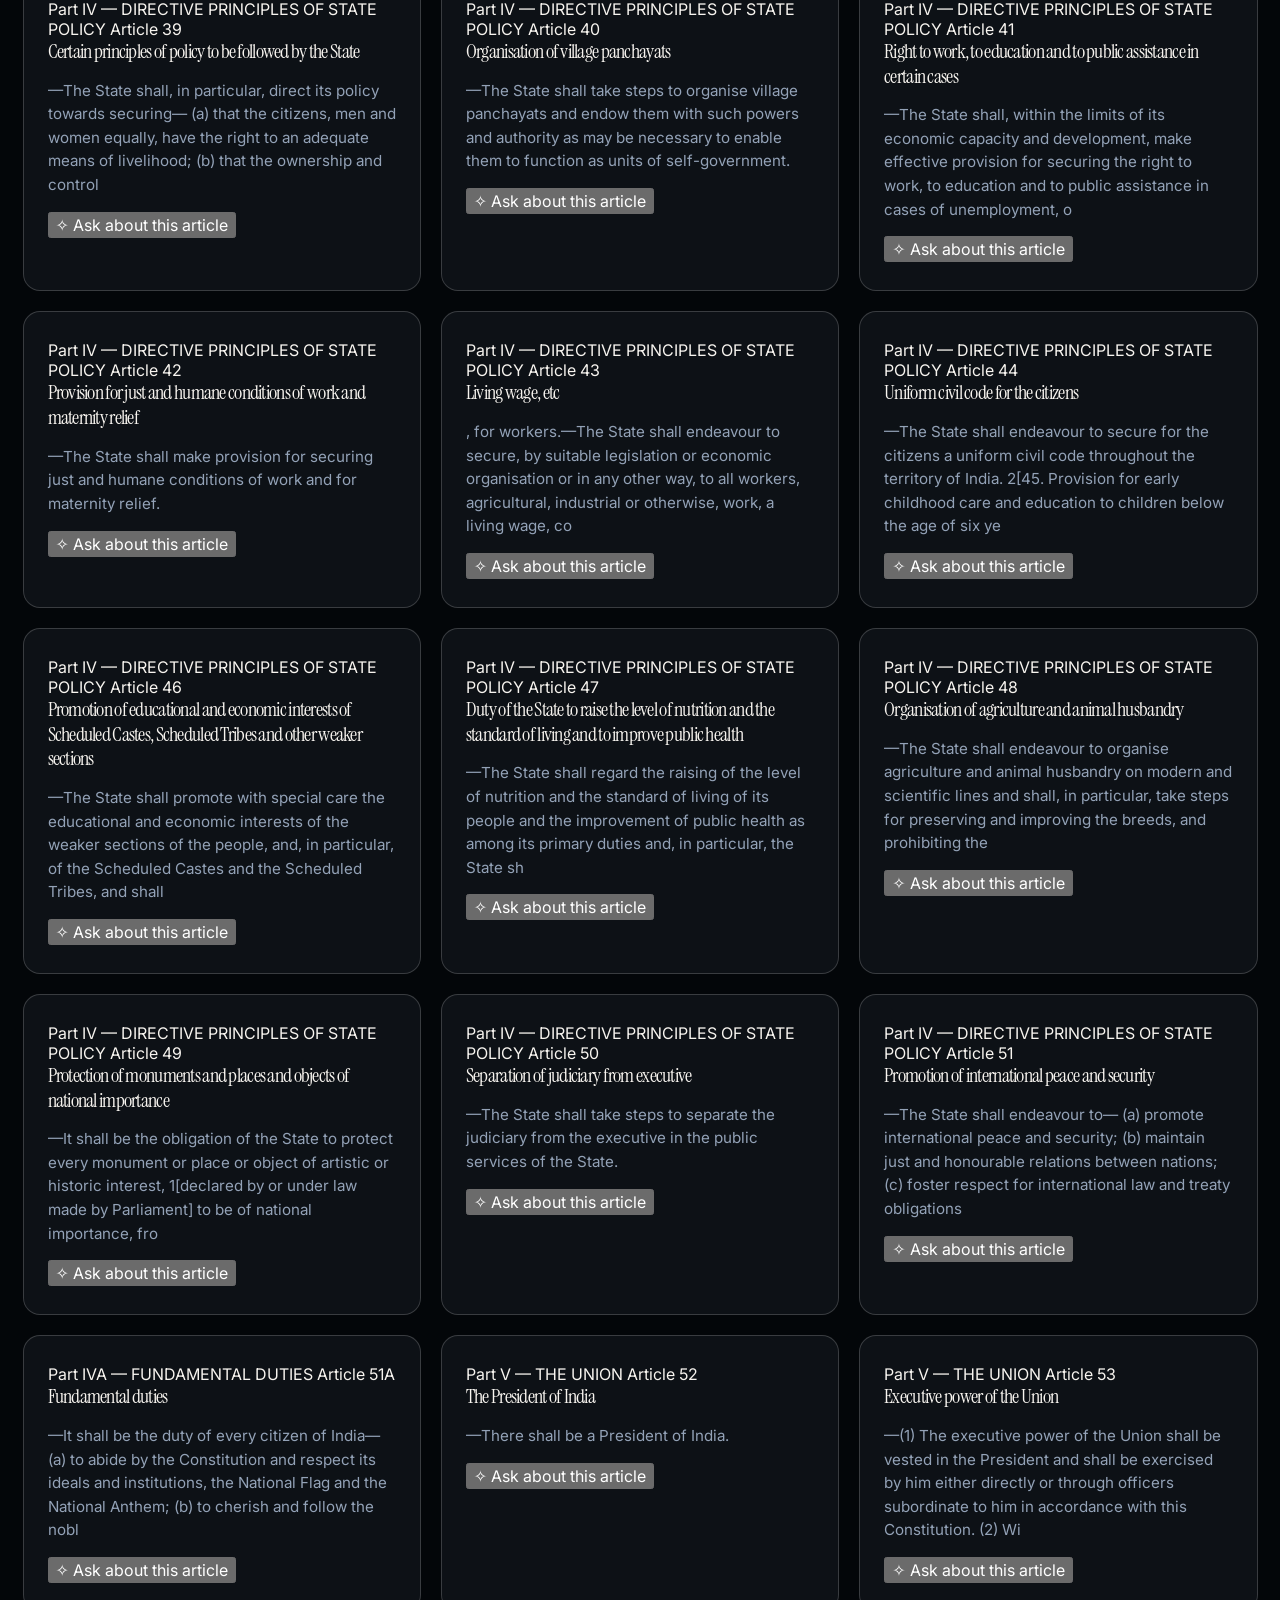
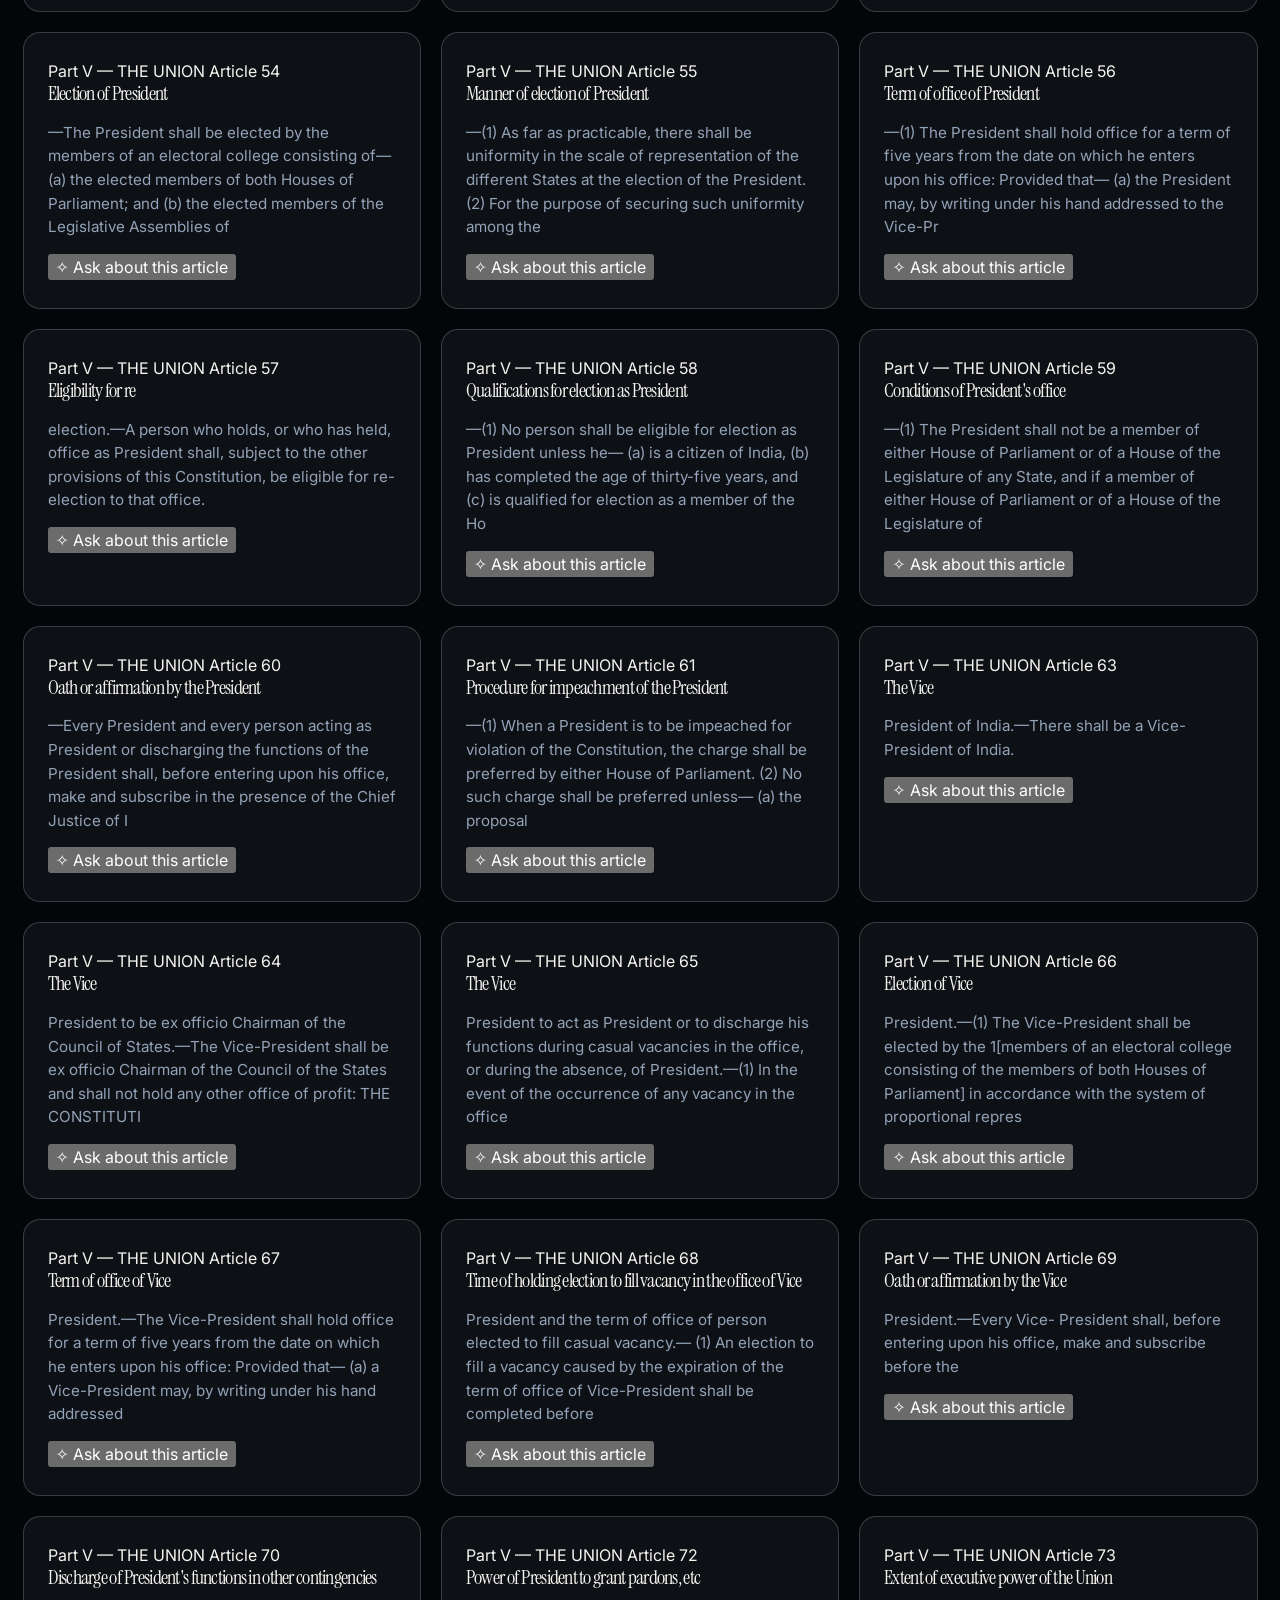
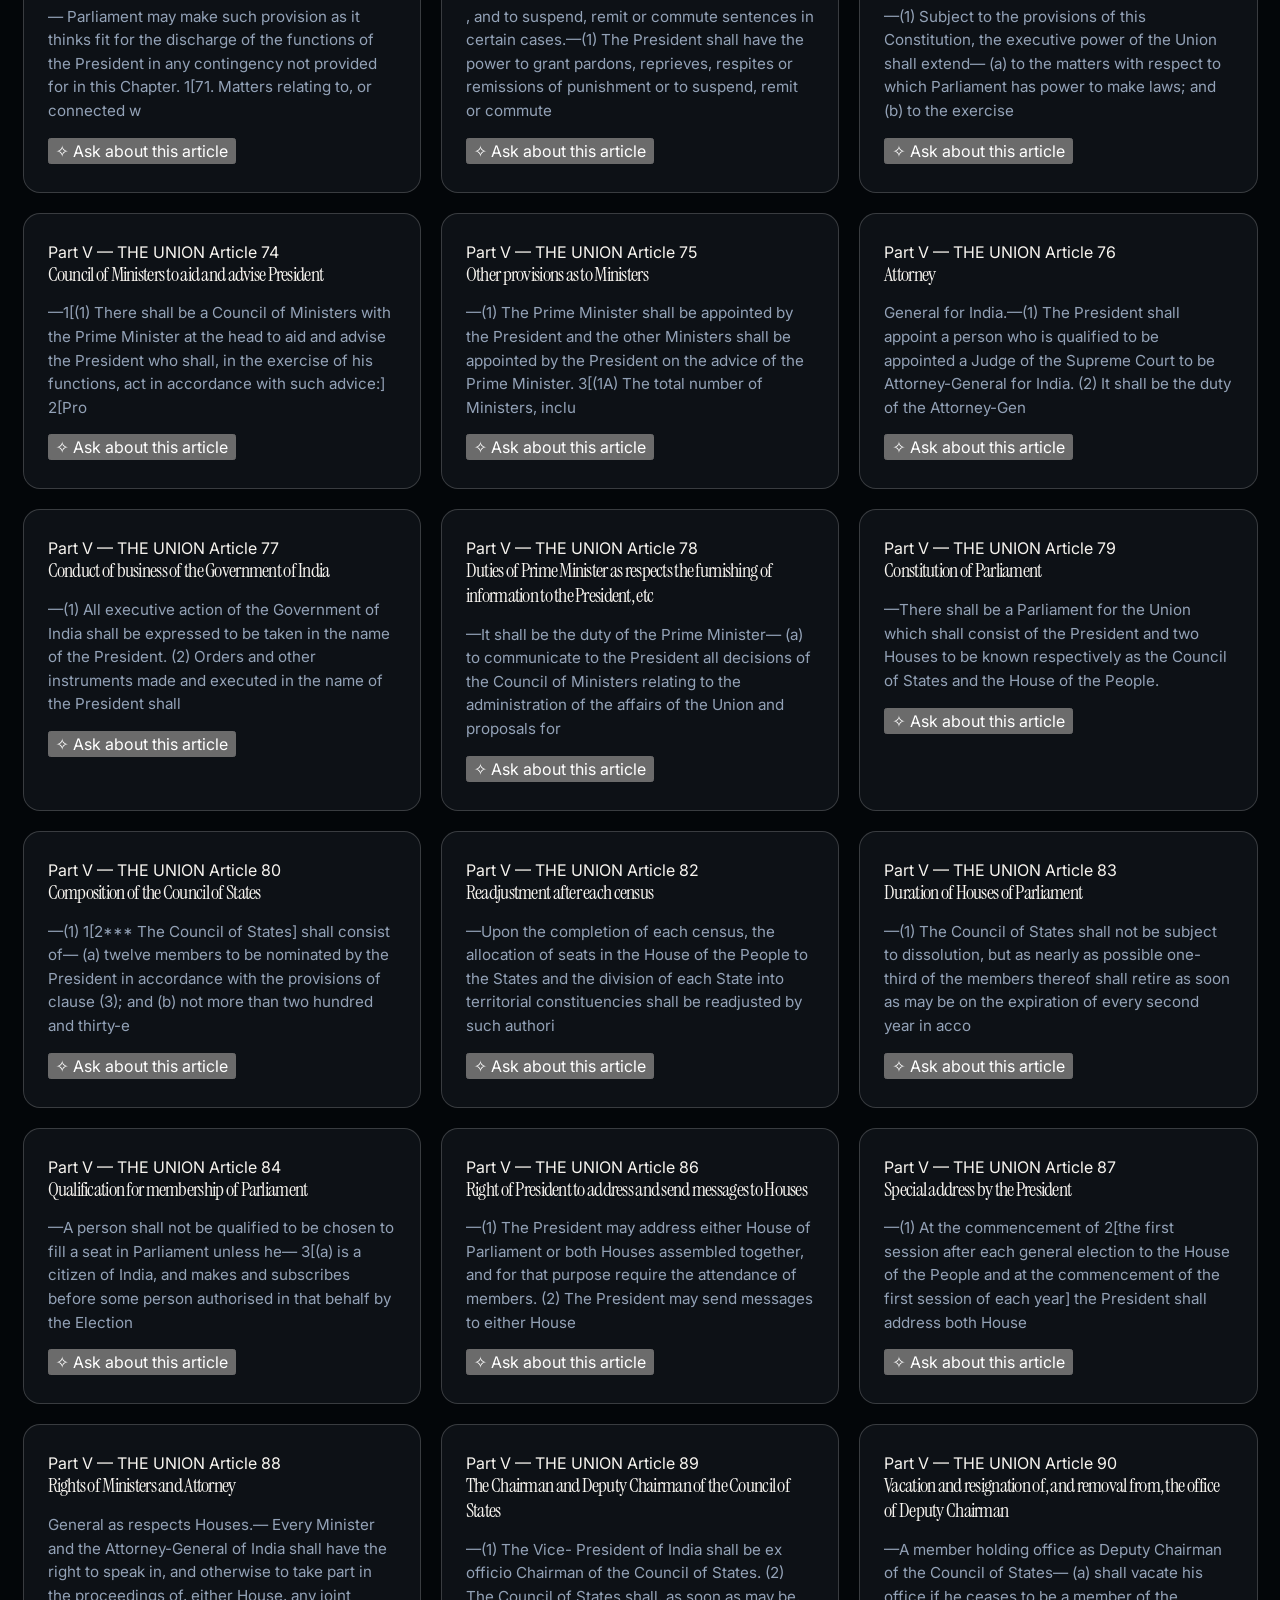
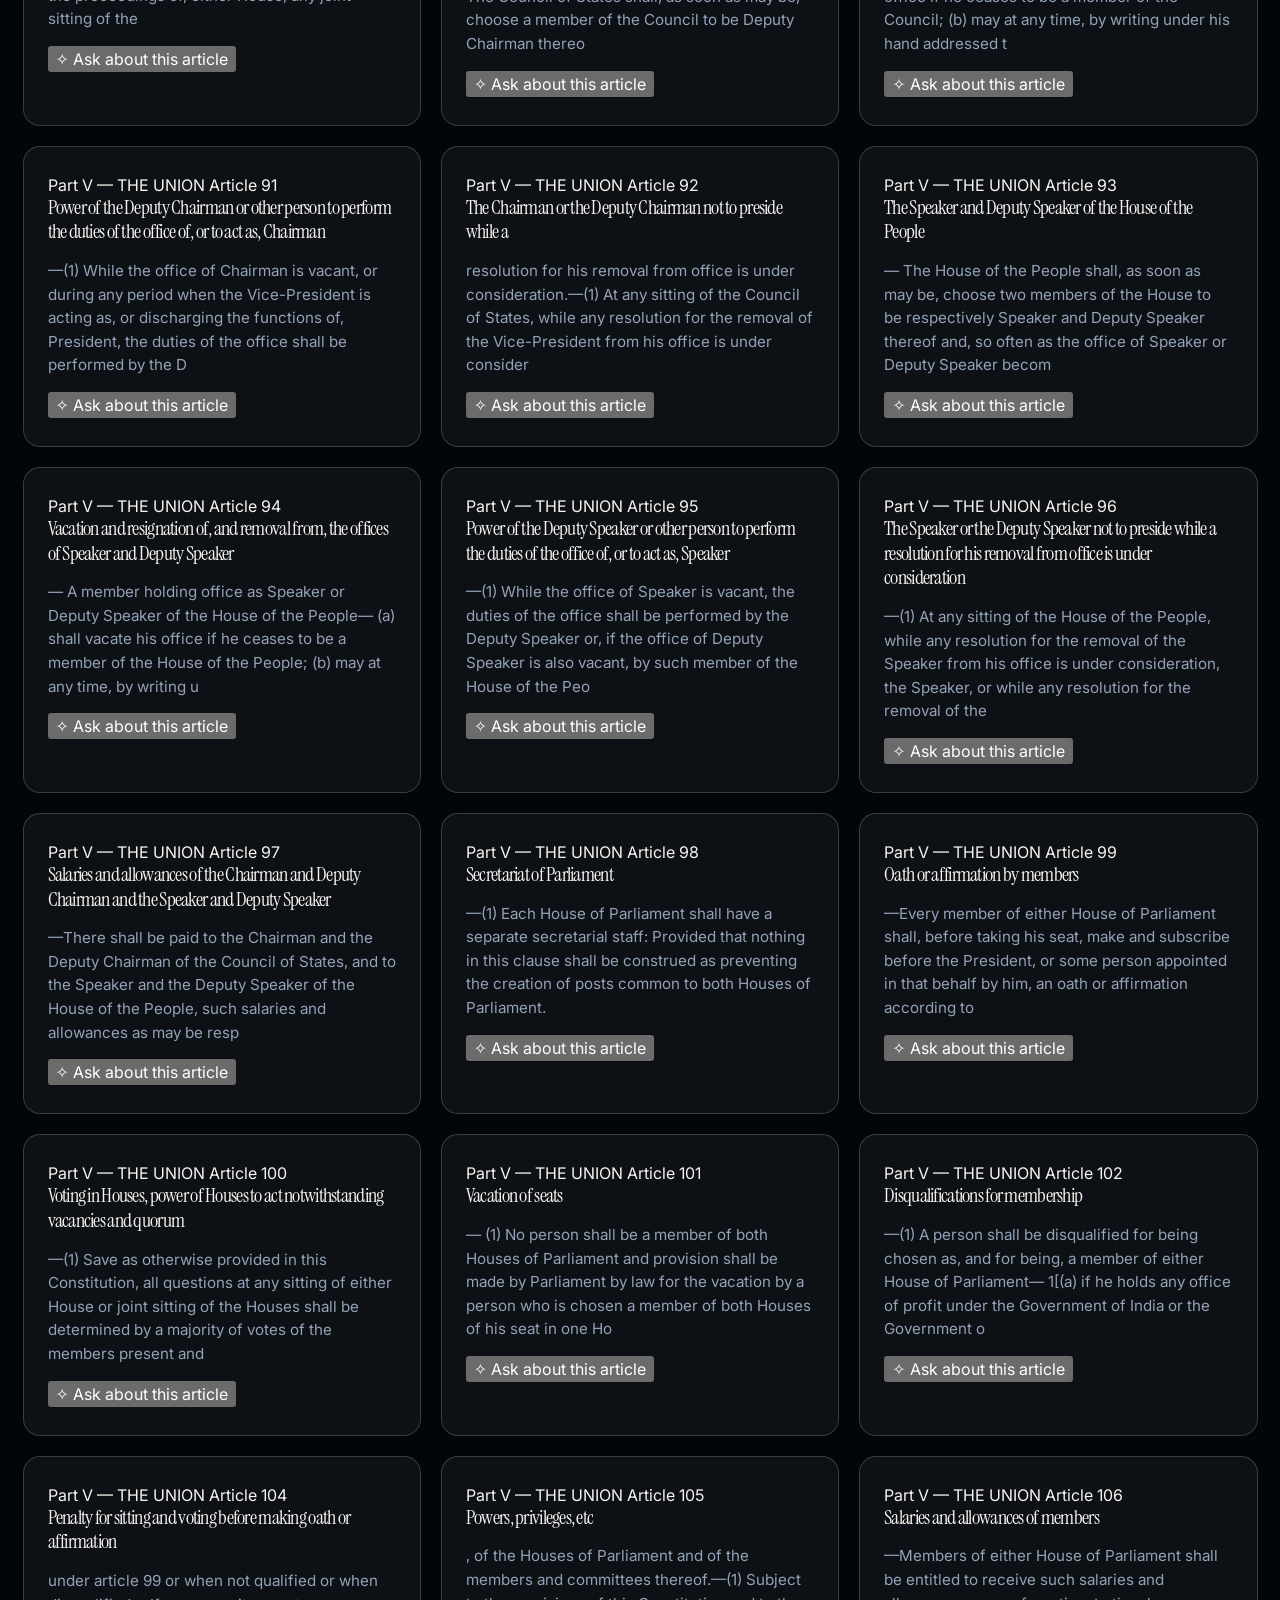
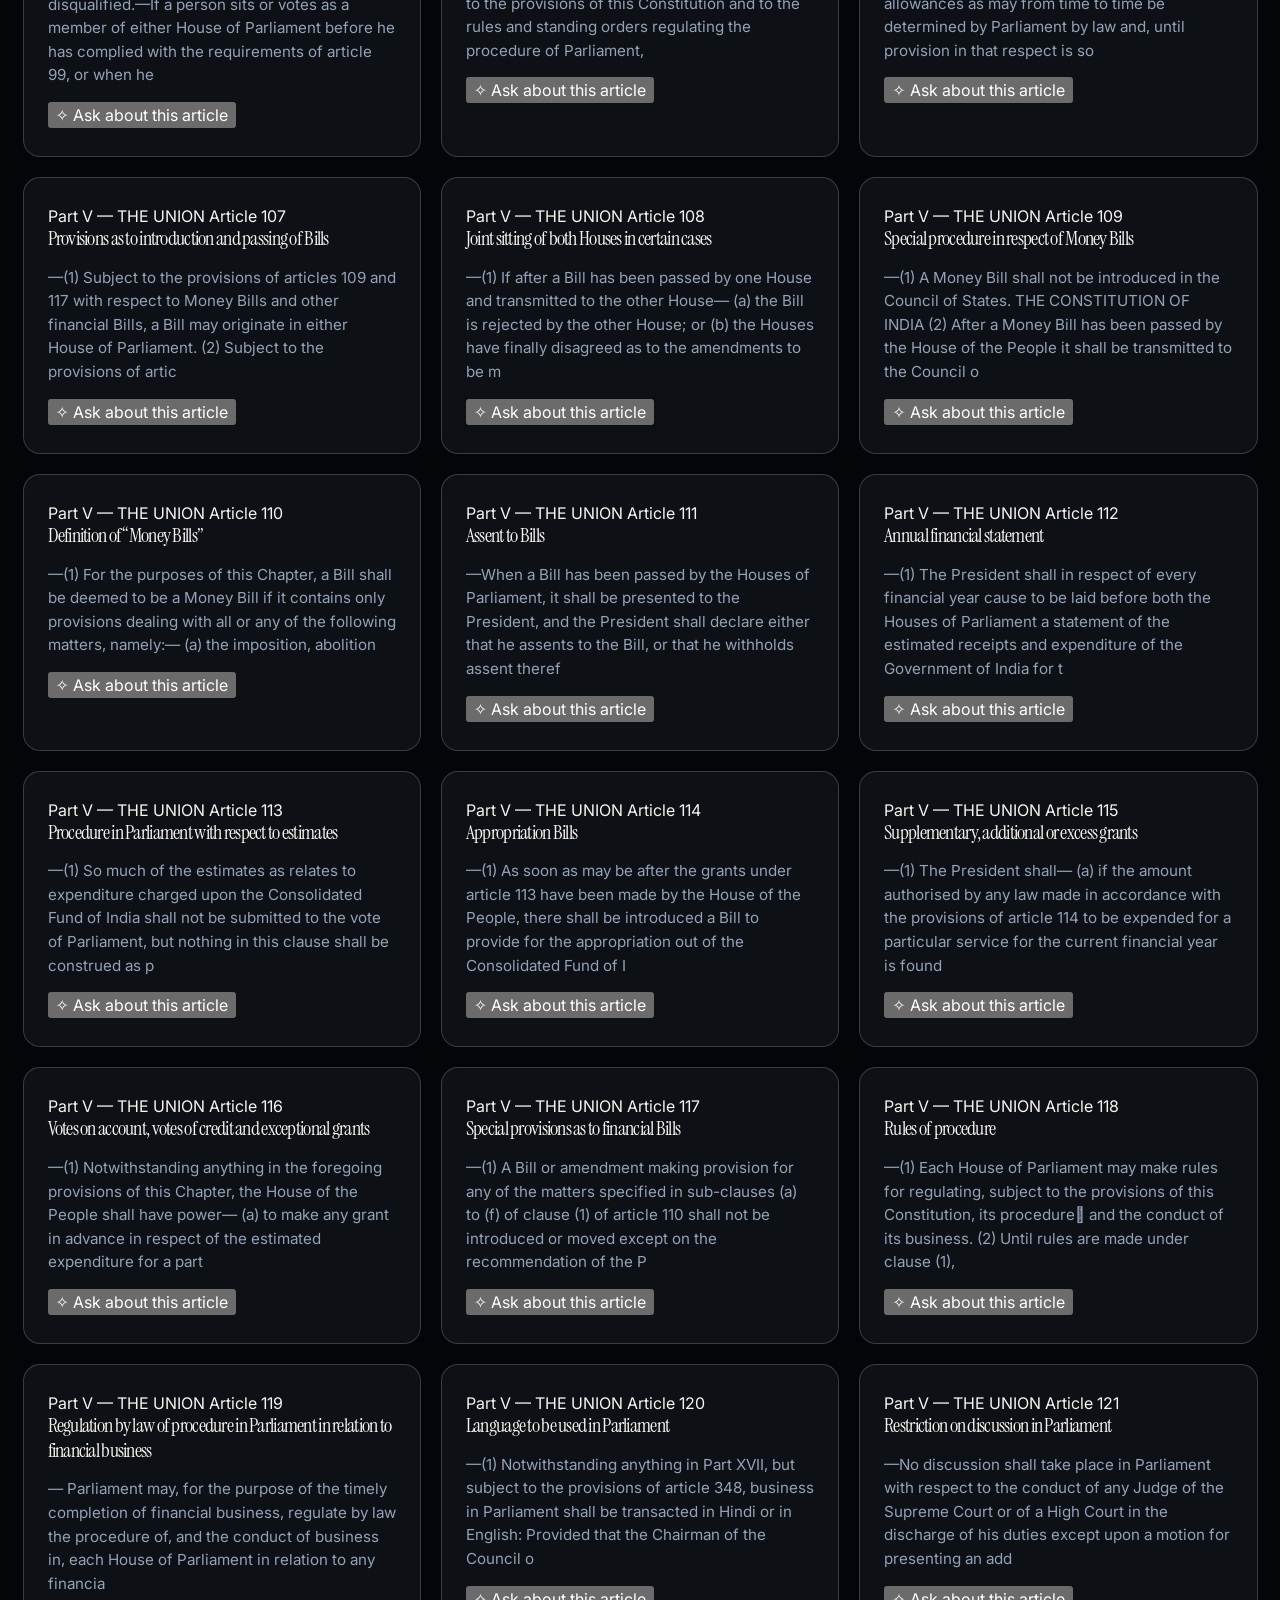
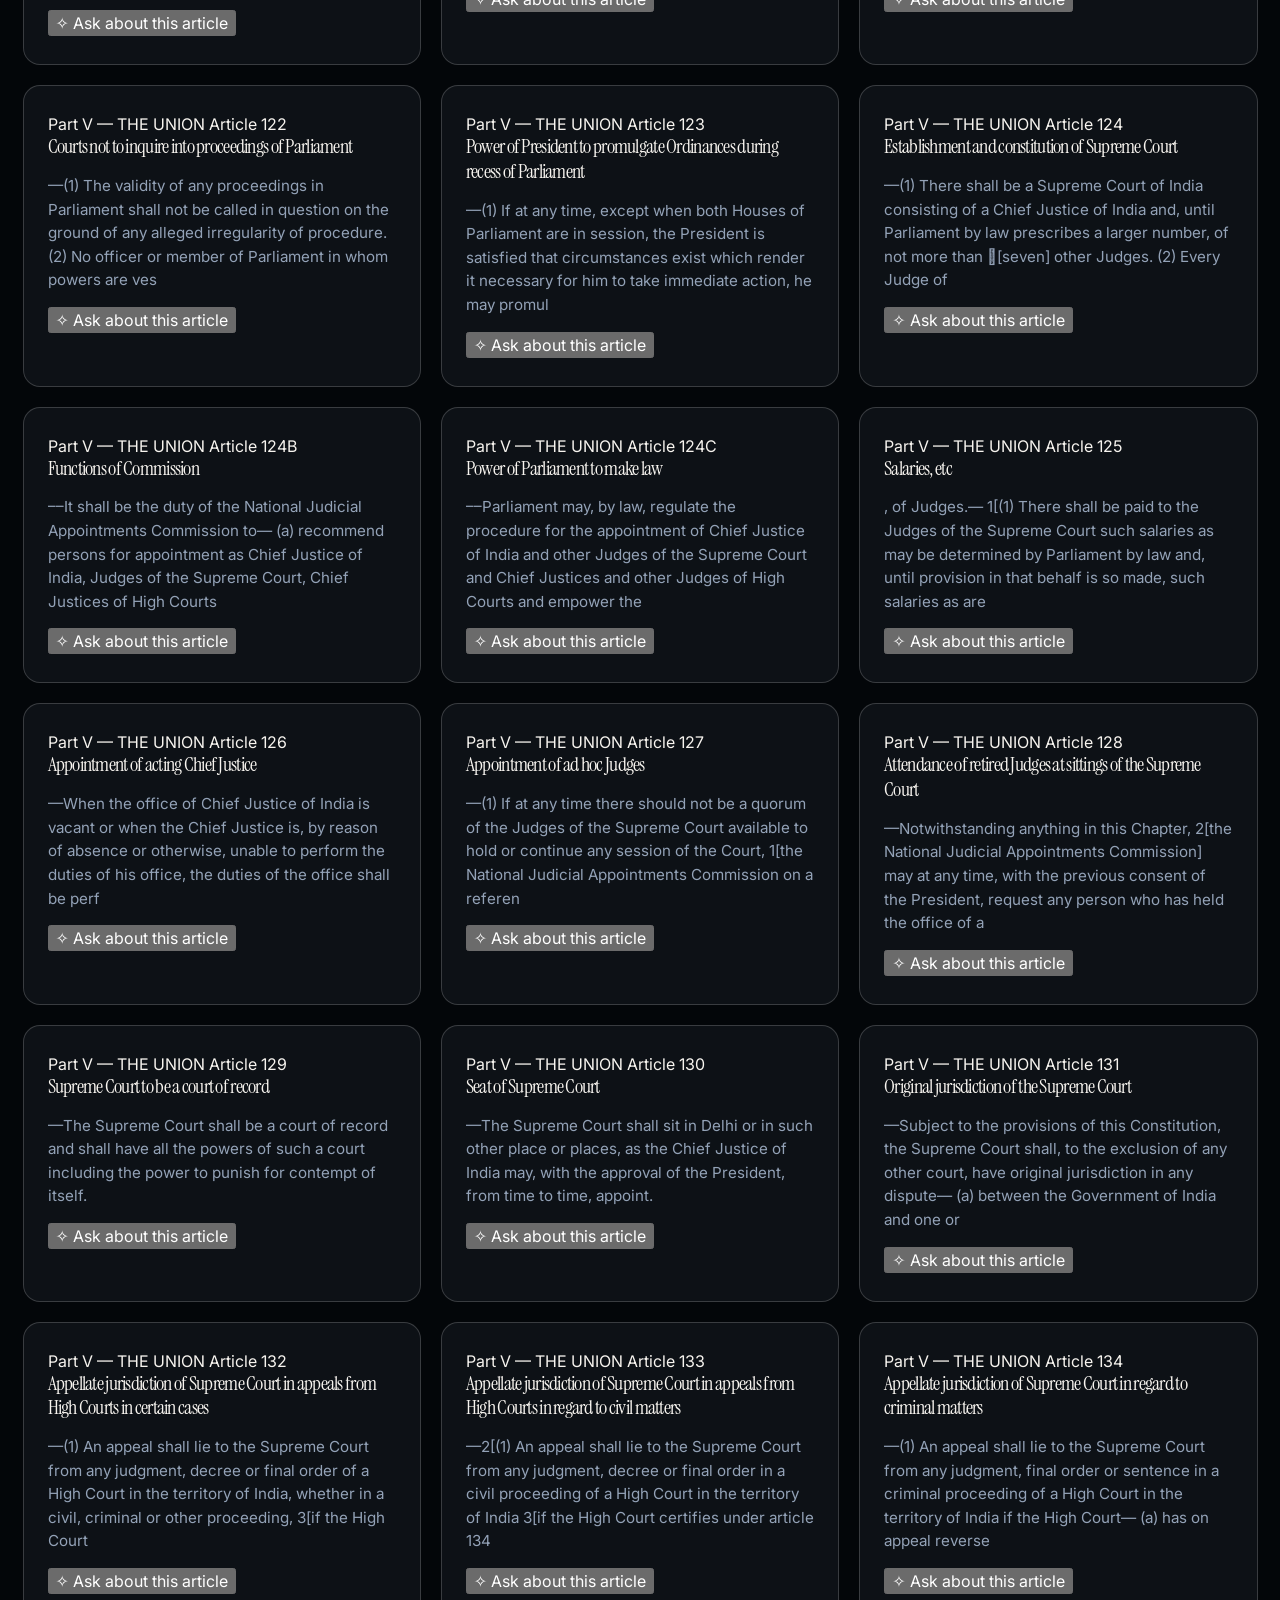
==== commit 5d79ff9d: "Modified and Added Files" ====
--- a/index.html
+++ b/index.html
@@ -16,7 +16,10 @@
 <body>
   <header class="topbar">
     <a class="brand" href="#home" aria-label="LexByte home">
-      <span class="brand-mark">⚖</span>
+      <span class="brand-mark">
+        <img src="./static/lawyer-logo.svg" alt="LexByte logo" width="26" height="26"
+          style="filter: invert(80%) sepia(60%) saturate(500%) hue-rotate(5deg) brightness(110%); transform: translateY(-1px);">
+      </span>
       <span class="brand-name">LexByte</span>
       <span class="brand-kicker">AI Lawyer</span>
     </a>
@@ -31,6 +34,10 @@
   <main>
     <section id="home" class="hero section-shell">
       <div class="model-pill">✧ Powered by legal intelligence</div>
+      <div style="display:flex; justify-content:center; margin-bottom: 1.5rem;">
+        <img src="./static/lawyer-logo.svg" alt="LexByte AI Lawyer" width="80" height="80"
+          style="filter: invert(80%) sepia(60%) saturate(500%) hue-rotate(5deg) brightness(110%); opacity: 0.92;">
+      </div>
       <h1>Justice, articulated<br>by <em>intelligence.</em></h1>
       <p class="hero-copy">LexByte is a premium AI Lawyer for India — ask any legal question in plain language and
         traverse <strong>395 articles</strong> of the Constitution with surgical search. Every answer is grounded,
